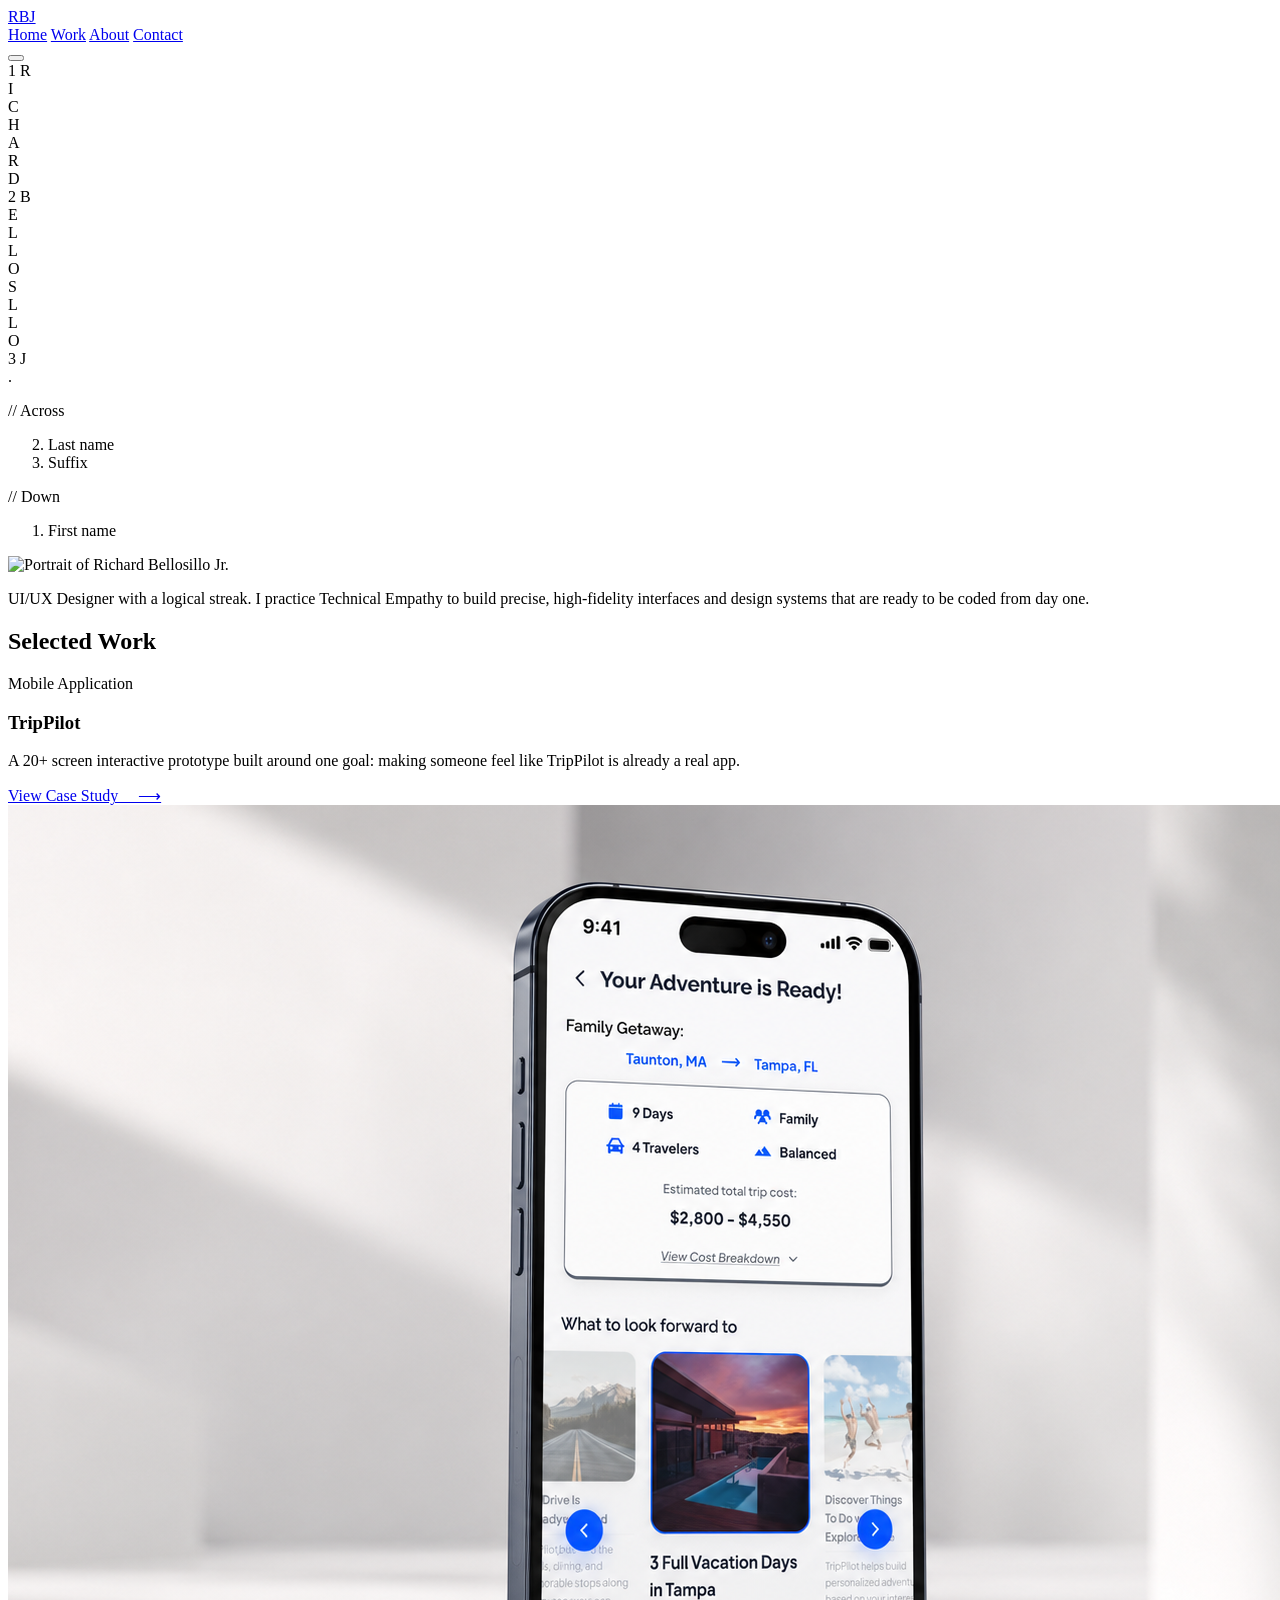
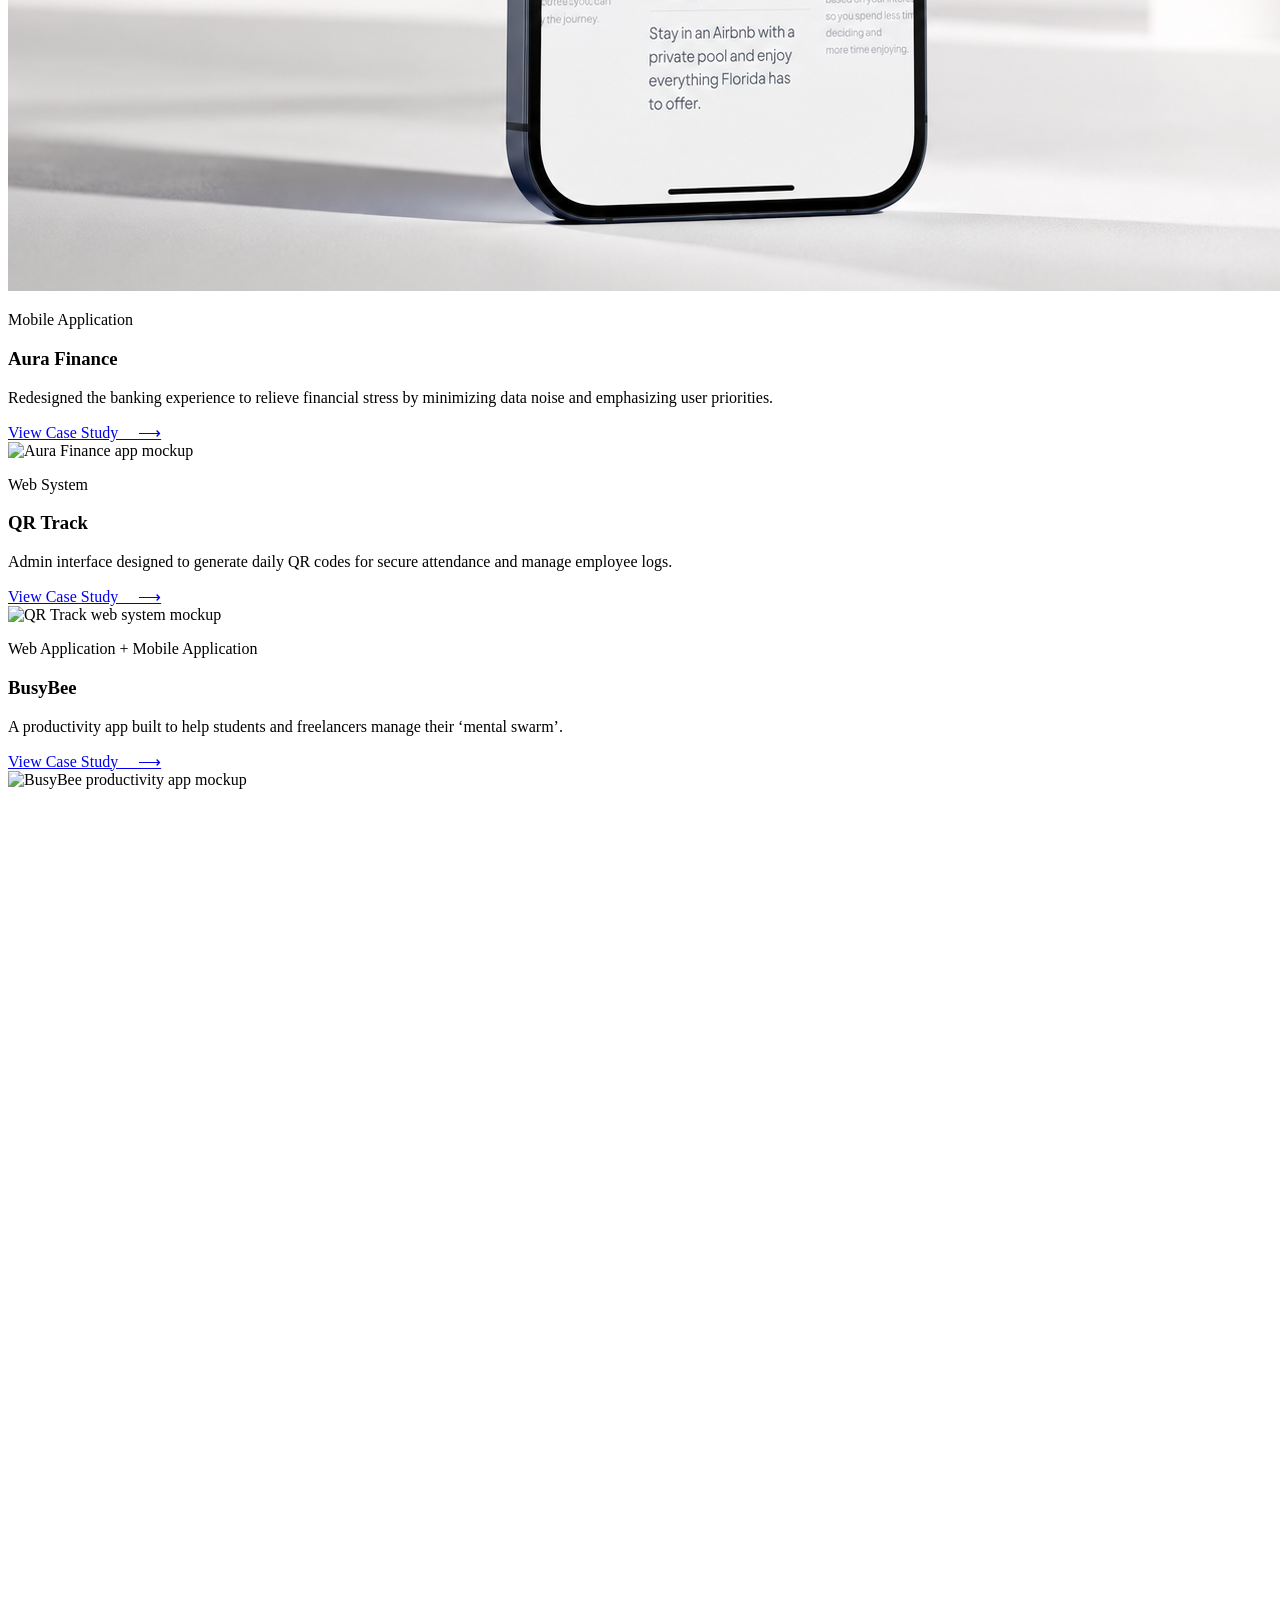
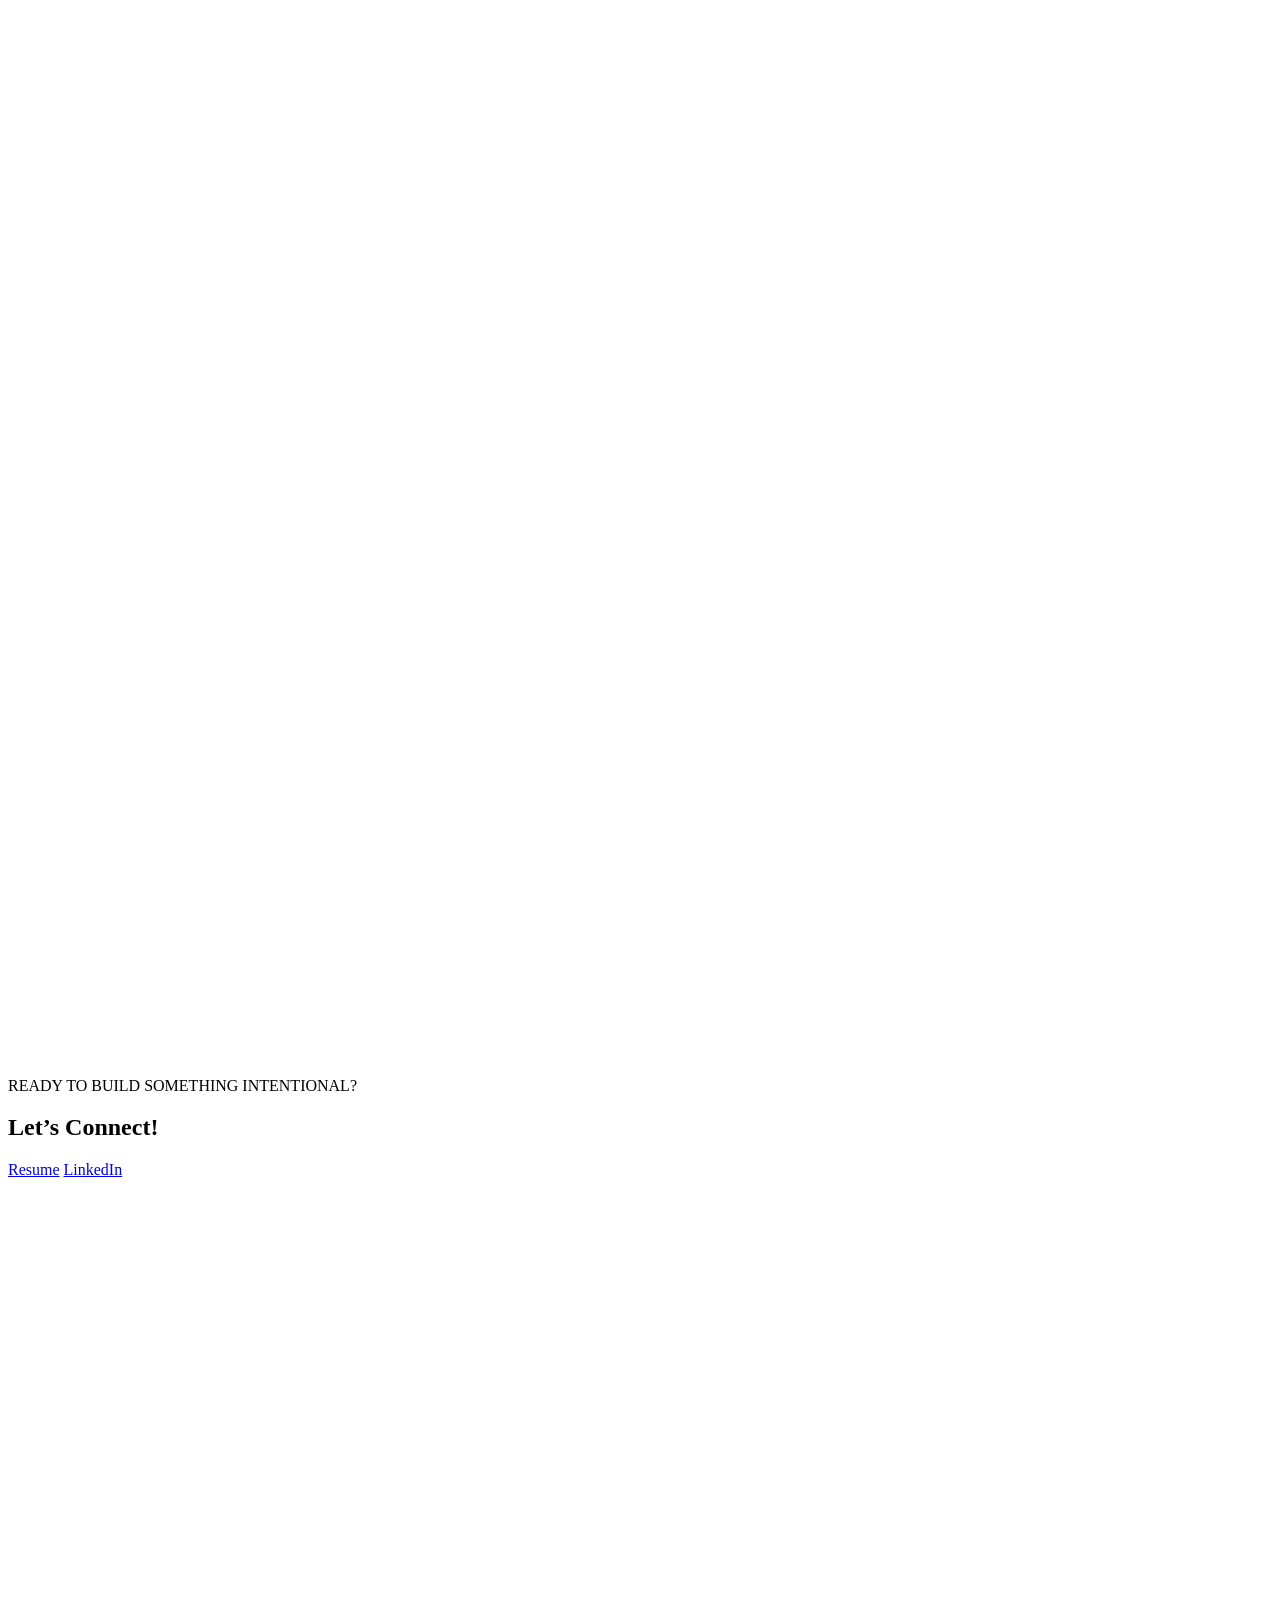
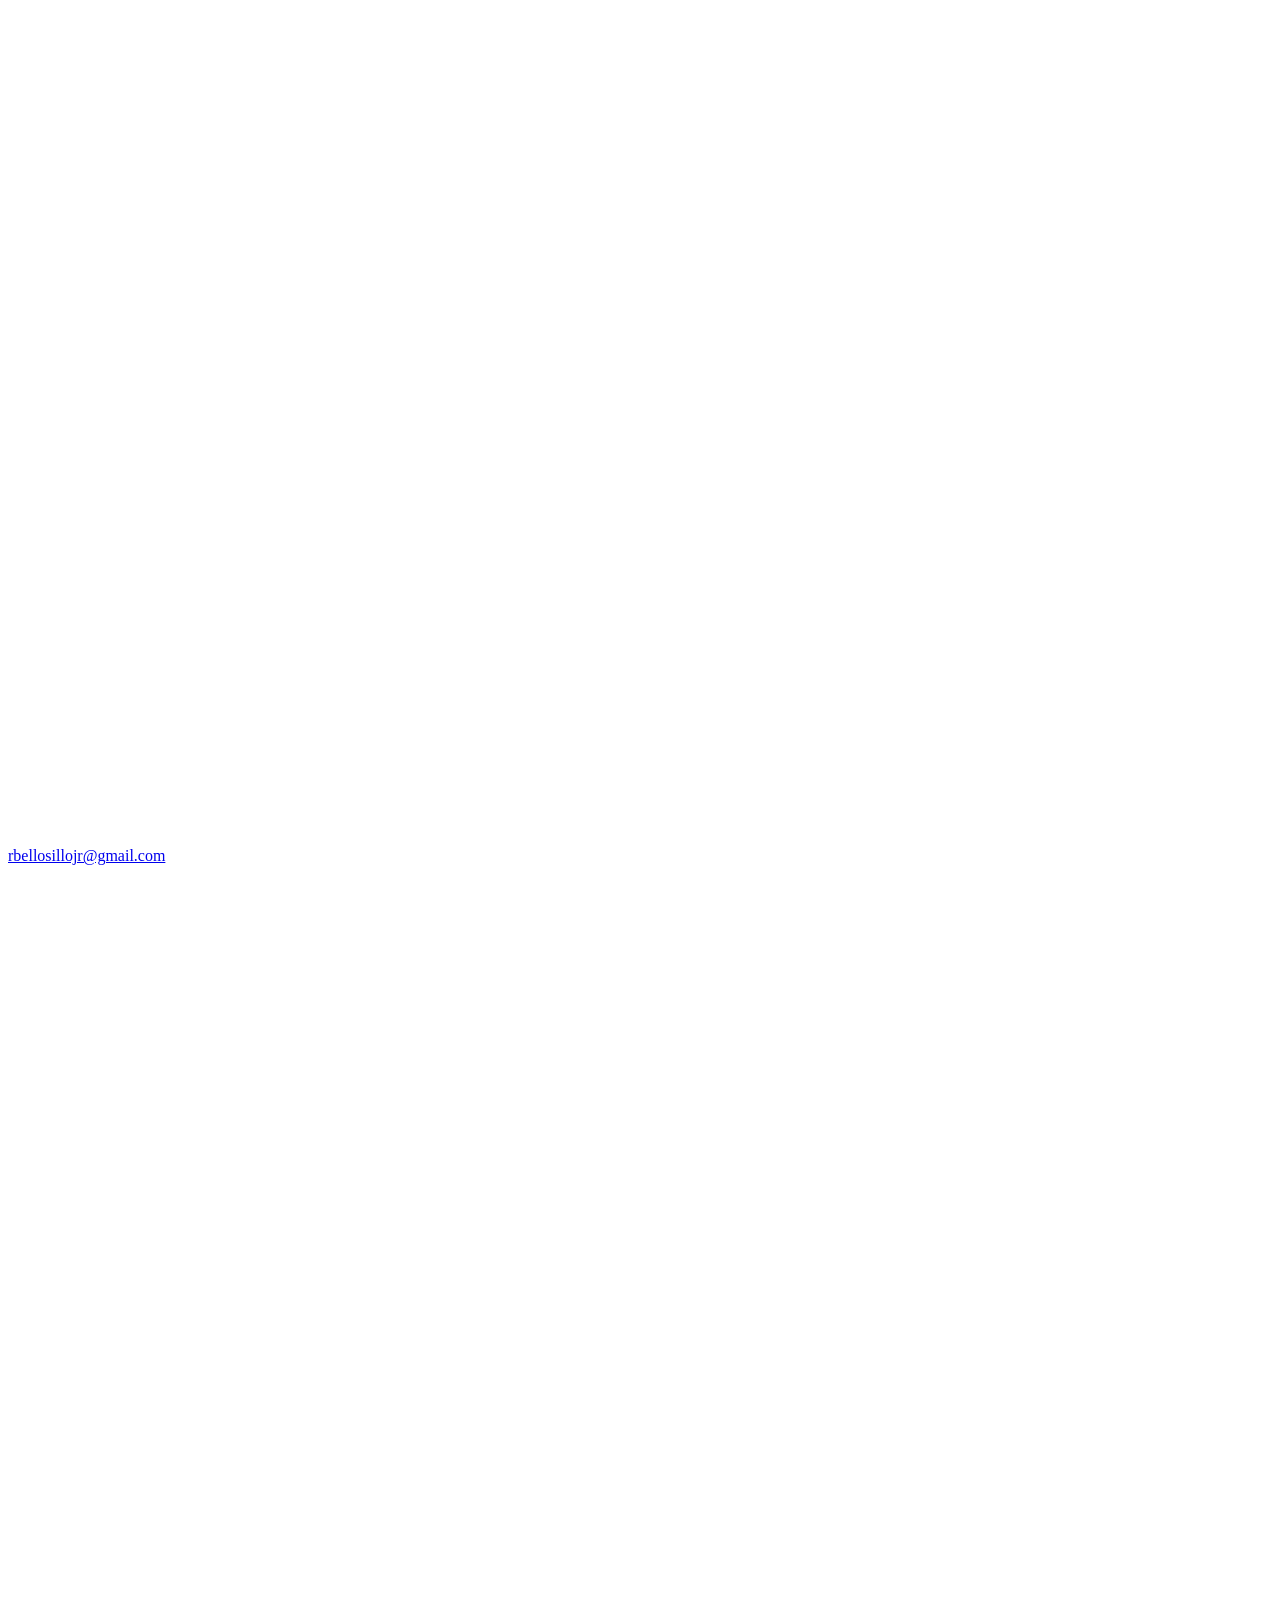
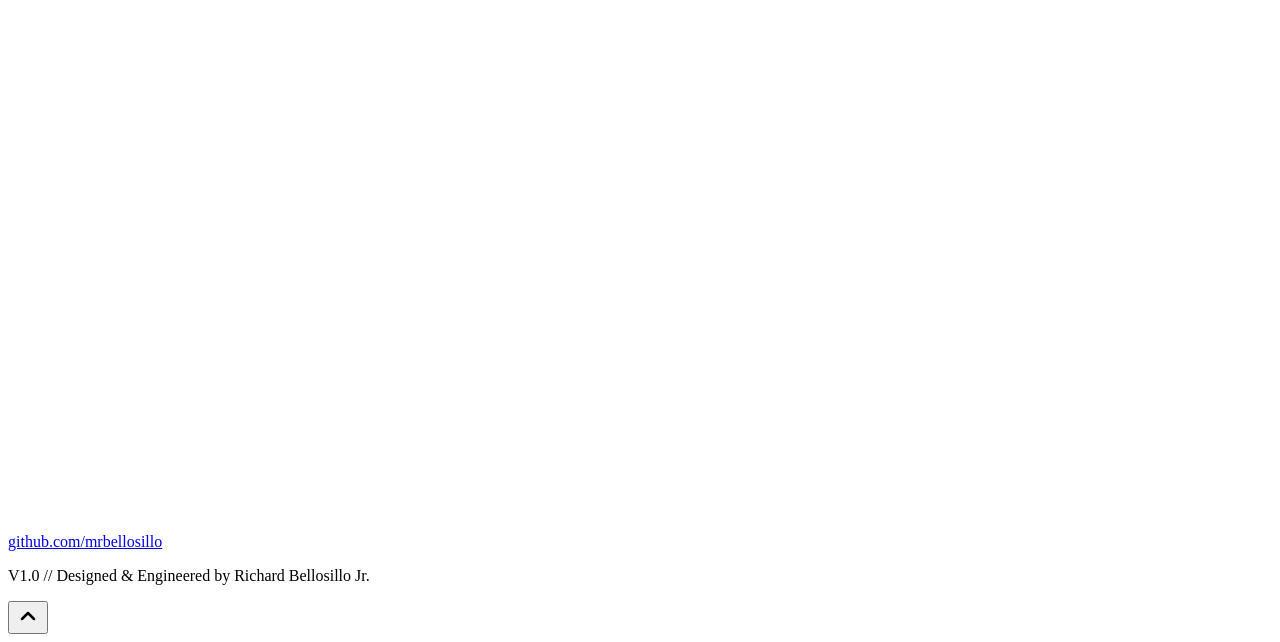
==== index.html @ e0863b6d "added trippilot code" ====
<!DOCTYPE html>
<html lang="en">
<head>
  <meta charset="UTF-8" />
  <meta name="viewport" content="width=device-width, initial-scale=1.0" />
  <meta name="description" content="Richard Bellosillo Jr. — UI/UX Designer with a logical streak. Building precise, high-fidelity interfaces and design systems." />
  <title>Richard Bellosillo Jr.</title>
  <meta property="og:type" content="website">
  <meta property="og:url" content="https://mrbellosillo.github.io/RBJ-portfolio/">
  <meta property="og:title" content="Richard Bellosillo Jr.">
  <meta property="og:description" content="Richard Bellosillo Jr. — UI/UX Designer with a logical streak. Building precise, high-fidelity interfaces and design systems.">
  <meta property="og:image" content="https://mrbellosillo.github.io/RBJ-portfolio/minimalist portfolio/portfolio thumbnail.png">

  <!-- Google Fonts -->
  <link rel="preconnect" href="https://fonts.googleapis.com" />
  <link rel="preconnect" href="https://fonts.gstatic.com" crossorigin />
  <link href="https://fonts.googleapis.com/css2?family=League+Spartan:wght@700;800;900&family=Oswald:wght@400;500;600;700&family=Source+Sans+Pro:ital,wght@0,400;0,600;1,400&display=swap" rel="stylesheet" />

  <!-- Stylesheets -->
  <link rel="stylesheet" href="styleguide.css" />
  <link rel="stylesheet" href="styles.css" />
</head>
<body class="home-page">

  <div class="page-wrapper">

    <!-- ================================================
         HEADER
         ================================================ -->
    <header class="site-header">
      <div class="header-inner">
        <a href="#" class="logo">RBJ</a>

        <nav class="nav-menus" id="nav-menus" aria-label="Main navigation">
          <a href="#hero" class="nav-link">Home</a>
          <a href="#work" class="nav-link">Work</a>
          <a href="about.html" class="nav-link">About</a>
          <a href="#contact" class="nav-link">Contact</a>
        </nav>

        <button class="nav-toggle" id="nav-toggle" aria-label="Toggle navigation" aria-expanded="false" aria-controls="nav-menus">
          <span></span>
          <span></span>
          <span></span>
        </button>
      </div>
    </header>

    <!-- ================================================
         MAIN CONTENT BLOCK
         ================================================ -->
    <main class="main-content">
      <div class="content-inner">

        <!-- ============================================
             HERO SECTION
             ============================================ -->
        <section class="hero-section" id="hero" aria-label="Introduction">

          <!-- Crossword Name Block -->
          <div class="name-block">
            <div class="crossword-name" role="img" aria-label="Crossword spelling Richard Bellosillo Jr.">

              <!-- =============================================
                   CROSSWORD LAYOUT
                   Grid: 10 cols x 7 rows, each cell = 51x60px
                   Total: 510px wide x 420px tall

                   RICHARD — Down, column 6 (0-indexed = 306px from left)
                   BELLOSILLO — Across, row 1 (60px from top)
                     BELLOS: cols 0-5 (0-510px)
                     I:      col 6  (shared with RICHARD)
                     LLO:    cols 7-9 (357-510px)
                   JR. — Across, row 5 (300px from top)
                     J: col 5  (255px)
                     R: col 6  (shared with RICHARD)
                     .: col ~7 (365px, floating text)
                   ============================================= -->

              <!-- RICHARD — Down, col 6 -->
              <div class="xw-cell" style="left:306px; top:0px;">
                <span class="xw-num">1</span>
                <span class="xw-letter">R</span>
              </div>
              <div class="xw-cell" style="left:306px; top:60px;">
                <span class="xw-letter">I</span>
              </div>
              <div class="xw-cell" style="left:306px; top:120px;">
                <span class="xw-letter">C</span>
              </div>
              <div class="xw-cell" style="left:306px; top:180px;">
                <span class="xw-letter">H</span>
              </div>
              <div class="xw-cell" style="left:306px; top:240px;">
                <span class="xw-letter">A</span>
              </div>
              <div class="xw-cell" style="left:306px; top:300px;">
                <span class="xw-letter">R</span>
              </div>
              <div class="xw-cell" style="left:306px; top:360px;">
                <span class="xw-letter">D</span>
              </div>

              <!-- BELLOS — Across, row 1, cols 0-5 -->
              <div class="xw-cell" style="left:0px; top:60px;">
                <span class="xw-num">2</span>
                <span class="xw-letter">B</span>
              </div>
              <div class="xw-cell" style="left:51px; top:60px;">
                <span class="xw-letter">E</span>
              </div>
              <div class="xw-cell" style="left:102px; top:60px;">
                <span class="xw-letter">L</span>
              </div>
              <div class="xw-cell" style="left:153px; top:60px;">
                <span class="xw-letter">L</span>
              </div>
              <div class="xw-cell" style="left:204px; top:60px;">
                <span class="xw-letter">O</span>
              </div>
              <div class="xw-cell" style="left:255px; top:60px;">
                <span class="xw-letter">S</span>
              </div>

              <!-- LLO continues — Across, row 1, cols 7-9 -->
              <div class="xw-cell" style="left:357px; top:60px;">
                <span class="xw-letter">L</span>
              </div>
              <div class="xw-cell" style="left:408px; top:60px;">
                <span class="xw-letter">L</span>
              </div>
              <div class="xw-cell" style="left:459px; top:60px;">
                <span class="xw-letter">O</span>
              </div>

              <!-- J — Across, row 5, col 5 -->
              <div class="xw-cell" style="left:255px; top:300px;">
                <span class="xw-num">3</span>
                <span class="xw-letter">J</span>
              </div>

              <!-- Period after JR (floating text, no border) -->
              <span class="xw-period">.</span>

            </div><!-- /.crossword-name -->

            <!-- Crossword Hints -->
            <div class="hint">
              <div class="hint-group">
                <p class="hint-label">// Across</p>
                <ol class="hint-list" start="2">
                  <li>Last name</li>
                  <li>Suffix</li>
                </ol>
              </div>
              <div class="hint-group">
                <p class="hint-label">// Down</p>
                <ol class="hint-list" start="1">
                  <li>First name</li>
                </ol>
              </div>
            </div>

          </div><!-- /.name-block -->

          <!-- Introduction Block -->
          <div class="intro-block">
            <div class="photo-frame">
              <img
                src="minimalist portfolio/warm.jpg"
                alt="Portrait of Richard Bellosillo Jr."
                loading="eager"
              />
            </div>
            <p class="bio-text">
              UI/UX Designer with a logical streak. I practice
              <span class="accent">Technical Empathy</span>
              to build precise, high-fidelity interfaces and design systems that are ready to be coded from day one.
            </p>
          </div>

        </section><!-- /.hero-section -->

        <!-- ============================================
             SELECTED WORK SECTION
             ============================================ -->
        <section class="selected-work-section" id="work" aria-label="Selected Work">
          <h2 class="section-title">Selected Work</h2>

          <div class="case-studies-list">
            
            <article class="case-study" aria-label="TripPilot case study">
              <div class="case-study-info">
                <div class="case-study-meta">
                  <p class="case-study-type">Mobile Application</p>
                  <h3 class="case-study-title">TripPilot</h3>
                </div>
                <p class="case-study-desc">
                  A 20+ screen interactive prototype built around one goal: making someone feel like TripPilot is already a real app.
                </p>
                <a href="trippilot.html" class="cta-btn">View Case Study &nbsp;&nbsp;&nbsp;&nbsp;&#10230;</a>
              </div>
              <div class="mockup-preview">
                <img
                  src="minimalist portfolio/trippilot preview.png"
                  alt="TripPilot app mockup"
                  loading="lazy"
                />
              </div>
            </article>
            <!-- Case Study 1: Aura Finance -->
            <article class="case-study" aria-label="Aura Finance case study">
              <div class="case-study-info">
                <div class="case-study-meta">
                  <p class="case-study-type">Mobile Application</p>
                  <h3 class="case-study-title">Aura Finance</h3>
                </div>
                <p class="case-study-desc">
                  Redesigned the banking experience to relieve financial stress by minimizing data noise and emphasizing user priorities.
                </p>
                <a href="aura-finance.html" class="cta-btn">View Case Study &nbsp;&nbsp;&nbsp;&nbsp;&#10230;</a>
              </div>
              <div class="mockup-preview">
                <img
                  src="minimalist portfolio/aura preview.png"
                  alt="Aura Finance app mockup"
                  loading="lazy"
                />
              </div>
            </article>

            <!-- Case Study 2: QR Track -->
            <article class="case-study" aria-label="QR Track case study">
              <div class="case-study-info">
                <div class="case-study-meta">
                  <p class="case-study-type">Web System</p>
                  <h3 class="case-study-title">QR Track</h3>
                </div>
                <p class="case-study-desc">
                  Admin interface designed to generate daily QR codes for secure attendance and manage employee logs.
                </p>
                <a href="qr-track.html" class="cta-btn">View Case Study &nbsp;&nbsp;&nbsp;&nbsp;&#10230;</a>
              </div>
              <div class="mockup-preview">
                <img
                  src="minimalist portfolio/qr track preview.png"
                  alt="QR Track web system mockup"
                  loading="lazy"
                />
              </div>
            </article>

            <!-- Case Study 3: BusyBee -->
            <article class="case-study" aria-label="BusyBee case study">
              <div class="case-study-info">
                <div class="case-study-meta">
                  <p class="case-study-type">Web Application + Mobile Application</p>
                  <h3 class="case-study-title">BusyBee</h3>
                </div>
                <p class="case-study-desc">
                  A productivity app built to help students and freelancers manage their &lsquo;mental swarm&rsquo;.
                </p>
                <a href="busybee.html" class="cta-btn">View Case Study &nbsp;&nbsp;&nbsp;&nbsp;&#10230;</a>
              </div>
              <div class="mockup-preview">
                <img
                  src="minimalist portfolio/busybee preview.png"
                  alt="BusyBee productivity app mockup"
                  loading="lazy"
                />
              </div>
            </article>

          </div><!-- /.case-studies-list -->
        </section><!-- /.selected-work-section -->

        <footer class="site-footer" id="contact" aria-label="Contact and footer">

            <!-- Decorative QR-code SVG patterns (5% opacity) -->
            <div class="deco-svg deco-tl" aria-hidden="true">
                <svg viewBox="0 0 174.834 174.834" fill="none" xmlns="http://www.w3.org/2000/svg">
                <path d="M145.695 21.8543H101.987C97.98 21.8543 94.7019 25.1324 94.7019 29.139V87.4171C94.7019 91.4238 97.98 94.7019 101.987 94.7019H145.695C149.702 94.7019 152.98 91.4238 152.98 87.4171V29.139C152.98 25.1324 149.702 21.8543 145.695 21.8543ZM138.41 80.1324H109.271V36.4238H138.41V80.1324ZM72.8476 21.8543H29.139C25.1324 21.8543 21.8543 25.1324 21.8543 29.139V58.2781C21.8543 62.2847 25.1324 65.5629 29.139 65.5629H72.8476C76.8542 65.5629 80.1324 62.2847 80.1324 58.2781V29.139C80.1324 25.1324 76.8542 21.8543 72.8476 21.8543ZM65.5629 50.9933H36.4238V36.4238H65.5629V50.9933ZM145.695 109.271H101.987C97.98 109.271 94.7019 112.55 94.7019 116.556V145.695C94.7019 149.702 97.98 152.98 101.987 152.98H145.695C149.702 152.98 152.98 149.702 152.98 145.695V116.556C152.98 112.55 149.702 109.271 145.695 109.271ZM138.41 138.41H109.271V123.841H138.41V138.41ZM72.8476 80.1324H29.139C25.1324 80.1324 21.8543 83.4105 21.8543 87.4171V145.695C21.8543 149.702 25.1324 152.98 29.139 152.98H72.8476C76.8542 152.98 80.1324 149.702 80.1324 145.695V87.4171C80.1324 83.4105 76.8542 80.1324 72.8476 80.1324ZM65.5629 138.41H36.4238V94.7019H65.5629V138.41Z" fill="var(--brandprimary)" />
                </svg>
            </div>

            <div class="deco-svg deco-ml" aria-hidden="true">
                <svg viewBox="0 0 99.0884 99.0884" fill="none" xmlns="http://www.w3.org/2000/svg">
                <path d="M82.5736 12.386H57.8015C55.5308 12.386 53.6729 14.244 53.6729 16.5147V49.5442C53.6729 51.815 55.5308 53.6729 57.8015 53.6729H82.5736C84.8444 53.6729 86.7023 51.815 86.7023 49.5442V16.5147C86.7023 14.244 84.8444 12.386 82.5736 12.386ZM78.445 45.4155H61.9302V20.6434H78.445V45.4155ZM41.2868 12.386H16.5147C14.244 12.386 12.386 14.244 12.386 16.5147V33.0295C12.386 35.3002 14.244 37.1581 16.5147 37.1581H41.2868C43.5576 37.1581 45.4155 35.3002 45.4155 33.0295V16.5147C45.4155 14.244 43.5576 12.386 41.2868 12.386ZM37.1581 28.9008H20.6434V20.6434H37.1581V28.9008ZM82.5736 61.9302H57.8015C55.5308 61.9302 53.6729 63.7881 53.6729 66.0589V82.5736C53.6729 84.8444 55.5308 86.7023 57.8015 86.7023H82.5736C84.8444 86.7023 86.7023 84.8444 86.7023 82.5736V66.0589C86.7023 63.7881 84.8444 61.9302 82.5736 61.9302ZM78.445 78.445H61.9302V70.1876H78.445V78.445ZM41.2868 45.4155H16.5147C14.244 45.4155 12.386 47.2734 12.386 49.5442V82.5736C12.386 84.8444 14.244 86.7023 16.5147 86.7023H41.2868C43.5576 86.7023 45.4155 84.8444 45.4155 82.5736V49.5442C45.4155 47.2734 43.5576 45.4155 41.2868 45.4155ZM37.1581 78.445H20.6434V53.6729H37.1581V78.445Z" fill="var(--brandprimary)" />
                </svg>
            </div>

            <div class="deco-svg deco-tr" aria-hidden="true">
                <svg viewBox="0 0 200 200" fill="none" xmlns="http://www.w3.org/2000/svg">
                <path d="M166.667 25H116.667C112.083 25 108.333 28.75 108.333 33.3333V100C108.333 104.583 112.083 108.333 116.667 108.333H166.667C171.25 108.333 175 104.583 175 100V33.3333C175 28.75 171.25 25 166.667 25ZM158.333 91.6667H125V41.6667H158.333V91.6667ZM83.3333 25H33.3333C28.75 25 25 28.75 25 33.3333V66.6667C25 71.25 28.75 75 33.3333 75H83.3333C87.9167 75 91.6667 71.25 91.6667 66.6667V33.3333C91.6667 28.75 87.9167 25 83.3333 25ZM75 58.3333H41.6667V41.6667H75V58.3333ZM166.667 125H116.667C112.083 125 108.333 128.75 108.333 133.333V166.667C108.333 171.25 112.083 175 116.667 175H166.667C171.25 175 175 171.25 175 166.667V133.333C175 128.75 171.25 125 166.667 125ZM158.333 158.333H125V141.667H158.333V158.333ZM83.3333 91.6667H33.3333C28.75 91.6667 25 95.4167 25 100V166.667C25 171.25 28.75 175 33.3333 175H83.3333C87.9167 175 91.6667 171.25 91.6667 166.667V100C91.6667 95.4167 87.9167 91.6667 83.3333 91.6667ZM75 158.333H41.6667V108.333H75V158.333Z" fill="var(--brandprimary)" />
                </svg>
            </div>

            <div class="deco-svg deco-mr" aria-hidden="true">
                <svg viewBox="0 0 71.5148 71.5148" fill="none" xmlns="http://www.w3.org/2000/svg">
                <path d="M59.5957 8.93935H41.717C40.0781 8.93935 38.7372 10.2803 38.7372 11.9191V35.7574C38.7372 37.3963 40.0781 38.7372 41.717 38.7372H59.5957C61.2345 38.7372 62.5754 37.3963 62.5754 35.7574V11.9191C62.5754 10.2803 61.2345 8.93935 59.5957 8.93935ZM56.6159 32.7776H44.6967V14.8989H56.6159V32.7776ZM29.7978 8.93935H11.9191C10.2803 8.93935 8.93935 10.2803 8.93935 11.9191V23.8383C8.93935 25.4771 10.2803 26.818 11.9191 26.818H29.7978C31.4367 26.818 32.7776 25.4771 32.7776 23.8383V11.9191C32.7776 10.2803 31.4367 8.93935 29.7978 8.93935ZM26.818 20.8585H14.8989V14.8989H26.818V20.8585ZM59.5957 44.6967H41.717C40.0781 44.6967 38.7372 46.0376 38.7372 47.6765V59.5957C38.7372 61.2345 40.0781 62.5754 41.717 62.5754H59.5957C61.2345 62.5754 62.5754 61.2345 62.5754 59.5957V47.6765C62.5754 46.0376 61.2345 44.6967 59.5957 44.6967ZM56.6159 56.6159H44.6967V50.6563H56.6159V56.6159ZM29.7978 32.7776H11.9191C10.2803 32.7776 8.93935 34.1185 8.93935 35.7574V59.5957C8.93935 61.2345 10.2803 62.5754 11.9191 62.5754H29.7978C31.4367 62.5754 32.7776 61.2345 32.7776 59.5957V35.7574C32.7776 34.1185 31.4367 32.7776 29.7978 32.7776ZM26.818 56.6159H14.8989V38.7372H26.818V56.6159Z" fill="var(--brandprimary)" />
                </svg>
            </div>

            <!-- Footer Content -->
            <div class="footer-inner">

                <div class="footer-headline-group">
                <p class="footer-eyebrow">READY TO BUILD SOMETHING INTENTIONAL?</p>
                <h2 class="footer-headline">Let&rsquo;s Connect!</h2>
                </div>

                <div class="footer-ctas">
                <a href="https://drive.google.com/file/d/1YTDN8QaPGdfFzStg_hCGcjBc7tgUQd3_/view?usp=sharing" target="_blank" class="btn-filled">Resume</a>
                <a href="https://www.linkedin.com/in/mrbellosillo/" class="btn-outline-sm" target="_blank" rel="noopener noreferrer">LinkedIn</a>
                </div>

                <div class="other-socials">
                <!-- Email -->
                <div class="social-row">
                    <svg viewBox="0 0 16 16" fill="none" xmlns="http://www.w3.org/2000/svg" aria-hidden="true">
                    <path d="M3.33333 3.33333H12C12.5304 3.33333 13.0391 3.54405 13.4142 3.91912C13.7893 4.29419 14 4.8029 14 5.33333V11.3333C14 11.8638 13.7893 12.3725 13.4142 12.7475C13.0391 13.1226 12.5304 13.3333 12 13.3333H3.33333C2.8029 13.3333 2.29419 13.1226 1.91912 12.7475C1.54405 12.3725 1.33333 11.8638 1.33333 11.3333V5.33333C1.33333 4.8029 1.54405 4.29419 1.91912 3.91912C2.29419 3.54405 2.8029 3.33333 3.33333 3.33333ZM3.33333 4C3 4 2.70667 4.11333 2.48 4.31333L7.66667 7.66667L12.8533 4.31333C12.6267 4.11333 12.3333 4 12 4H3.33333ZM7.66667 8.47333L2.08667 4.85333C2.03333 5 2 5.16667 2 5.33333V11.3333C2 11.687 2.14048 12.0261 2.39052 12.2761C2.64057 12.5262 2.97971 12.6667 3.33333 12.6667H12C12.3536 12.6667 12.6928 12.5262 12.9428 12.2761C13.1929 12.0261 13.3333 11.687 13.3333 11.3333V5.33333C13.3333 5.16667 13.3 5 13.2467 4.85333L7.66667 8.47333Z" fill="var(--neutral-40)" />
                    </svg>
                    <a href="https://mail.google.com/mail/?view=cm&fs=1&to=rbellosillojr@gmail.com" target="_blank" rel="noopener noreferrer">rbellosillojr@gmail.com</a>
                </div>
                <!-- GitHub -->
                <div class="social-row">
                    <svg viewBox="0 0 16 16" fill="none" xmlns="http://www.w3.org/2000/svg" aria-hidden="true">
                    <path d="M8 1.33333C7.12452 1.33333 6.25761 1.50577 5.44878 1.8408C4.63994 2.17583 3.90501 2.6669 3.28595 3.28595C2.03571 4.5362 1.33333 6.23189 1.33333 8C1.33333 10.9467 3.24667 13.4467 5.89333 14.3333C6.22667 14.3867 6.33333 14.18 6.33333 14V12.8733C4.48667 13.2733 4.09333 11.98 4.09333 11.98C3.78667 11.2067 3.35333 11 3.35333 11C2.74667 10.5867 3.4 10.6 3.4 10.6C4.06667 10.6467 4.42 11.2867 4.42 11.2867C5 12.3 5.98 12 6.36 11.84C6.42 11.4067 6.59333 11.1133 6.78 10.9467C5.3 10.78 3.74667 10.2067 3.74667 7.66667C3.74667 6.92667 4 6.33333 4.43333 5.86C4.36667 5.69333 4.13333 5 4.5 4.1C4.5 4.1 5.06 3.92 6.33333 4.78C6.86 4.63333 7.43333 4.56 8 4.56C8.56667 4.56 9.14 4.63333 9.66667 4.78C10.94 3.92 11.5 4.1 11.5 4.1C11.8667 5 11.6333 5.69333 11.5667 5.86C12 6.33333 12.2533 6.92667 12.2533 7.66667C12.2533 10.2133 10.6933 10.7733 9.20667 10.94C9.44667 11.1467 9.66667 11.5533 9.66667 12.1733V14C9.66667 14.18 9.77333 14.3933 10.1133 14.3333C12.76 13.44 14.6667 10.9467 14.6667 8C14.6667 7.12452 14.4942 6.25761 14.1592 5.44878C13.8242 4.63994 13.3331 3.90501 12.714 3.28595C12.095 2.6669 11.3601 2.17583 10.5512 1.8408C9.74239 1.50577 8.87548 1.33333 8 1.33333Z" fill="var(--neutral-40)" />
                    </svg>
                    <a href="https://github.com/mrbellosillo" target="_blank" rel="noopener noreferrer">github.com/mrbellosillo</a>
                </div>
                </div>

                <p class="footer-credit">
                    <span class="credit-unbold">V1.0 // Designed &amp; Engineered by</span> Richard Bellosillo Jr.
                </p>

            </div><!-- /.footer-inner -->
        </footer><!-- /.site-footer -->

      </div><!-- /.content-inner -->
    </main><!-- /.main-content -->

    <!-- ================================================
         FOOTER
         ================================================ -->
    
    <!-- Back to Top FAB -->
    <button id="back-to-top" class="fab-back-to-top" aria-label="Back to top" title="Back to top">
    <svg xmlns="http://www.w3.org/2000/svg" width="24" height="24" viewBox="0 0 24 24" fill="none" stroke="currentColor" stroke-width="2.5" stroke-linecap="round" stroke-linejoin="round">
        <polyline points="18 15 12 9 6 15"></polyline>
    </svg>
    </button>
  </div><!-- /.page-wrapper -->

  <script src="script.js"></script>
</body>
</html>
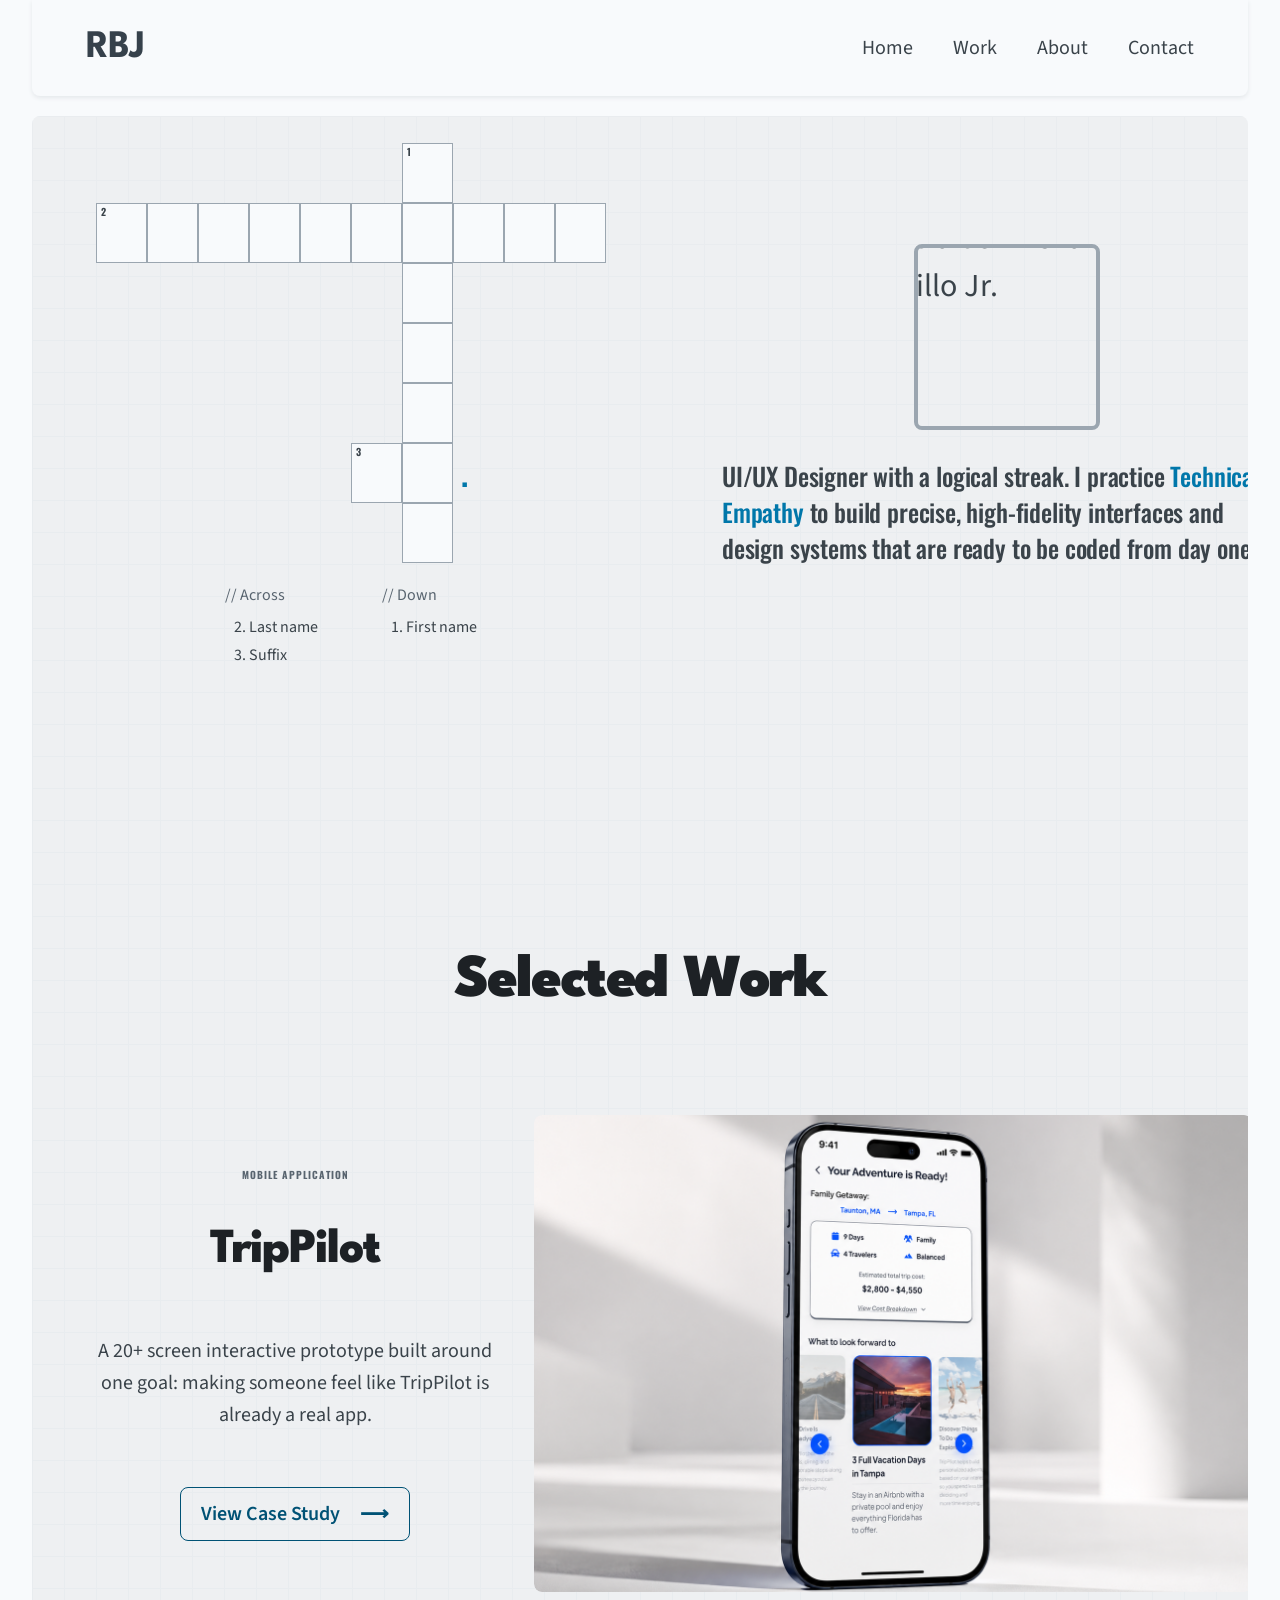
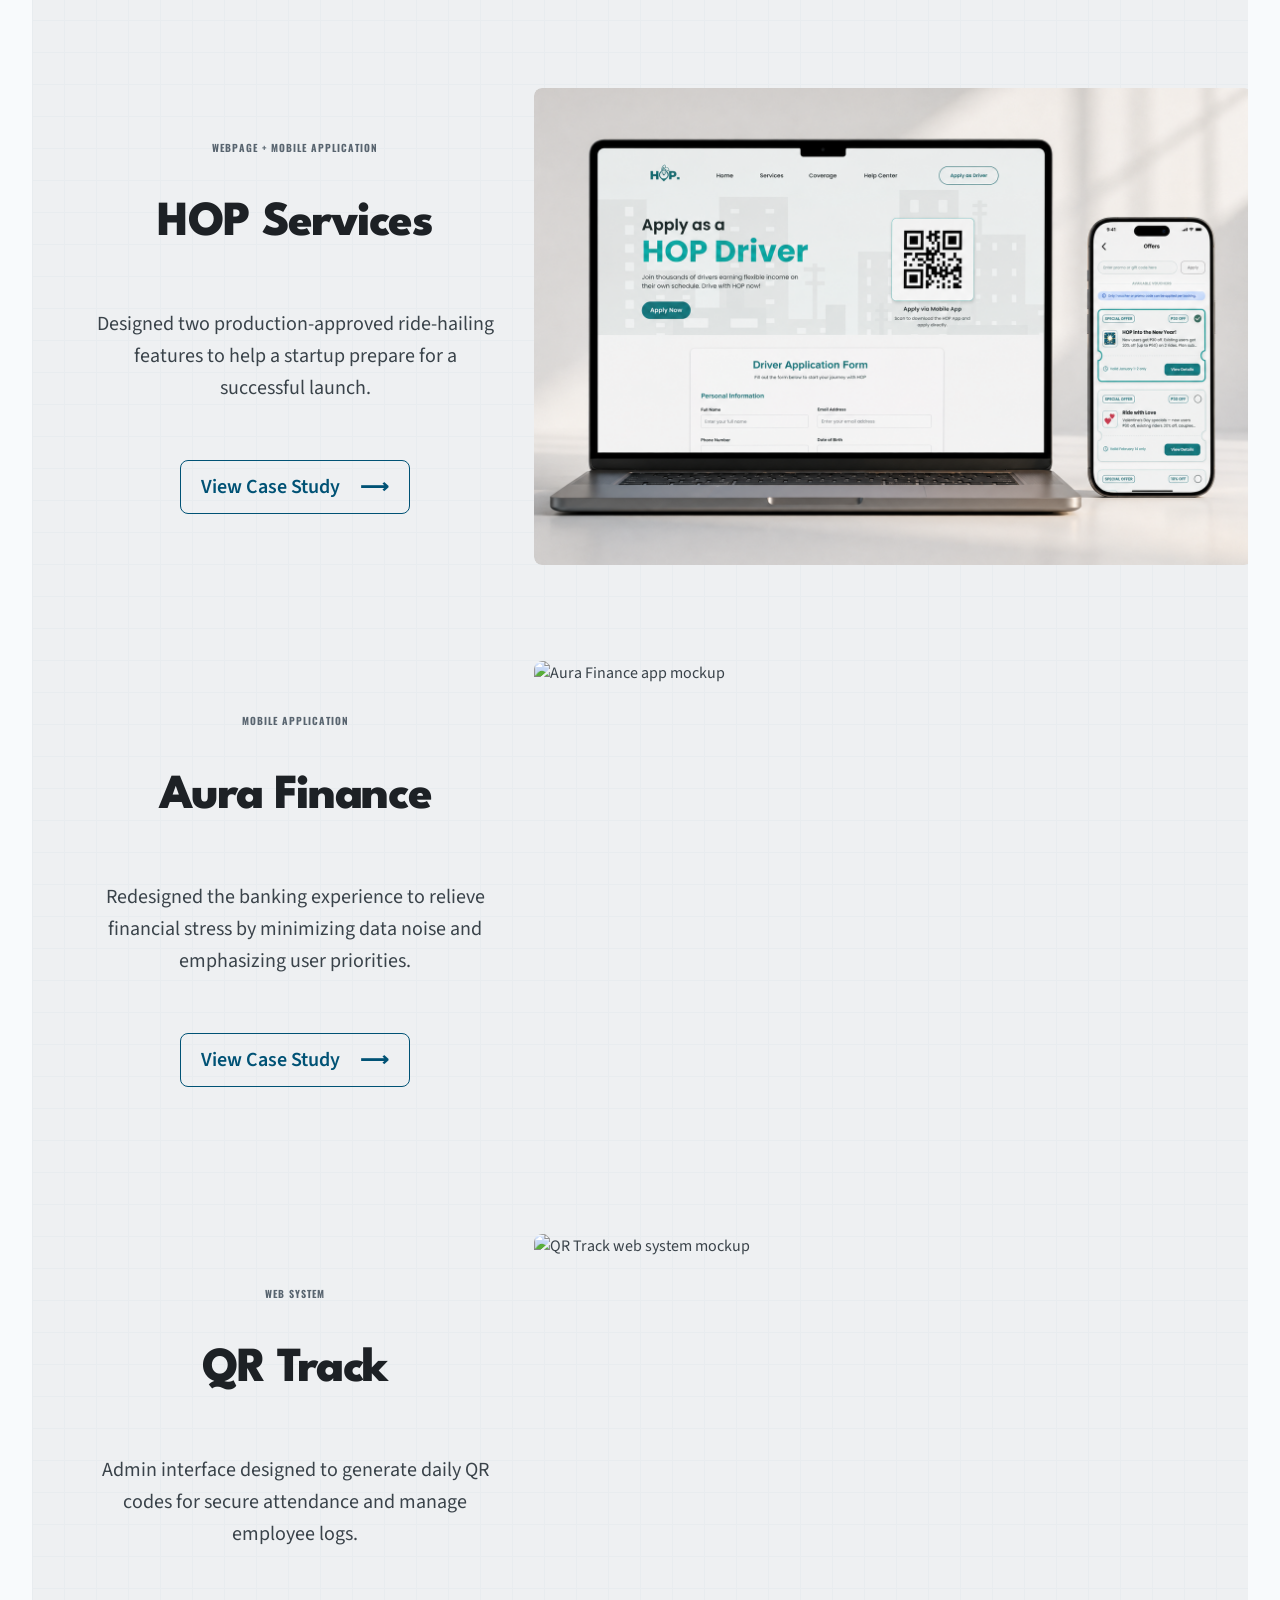
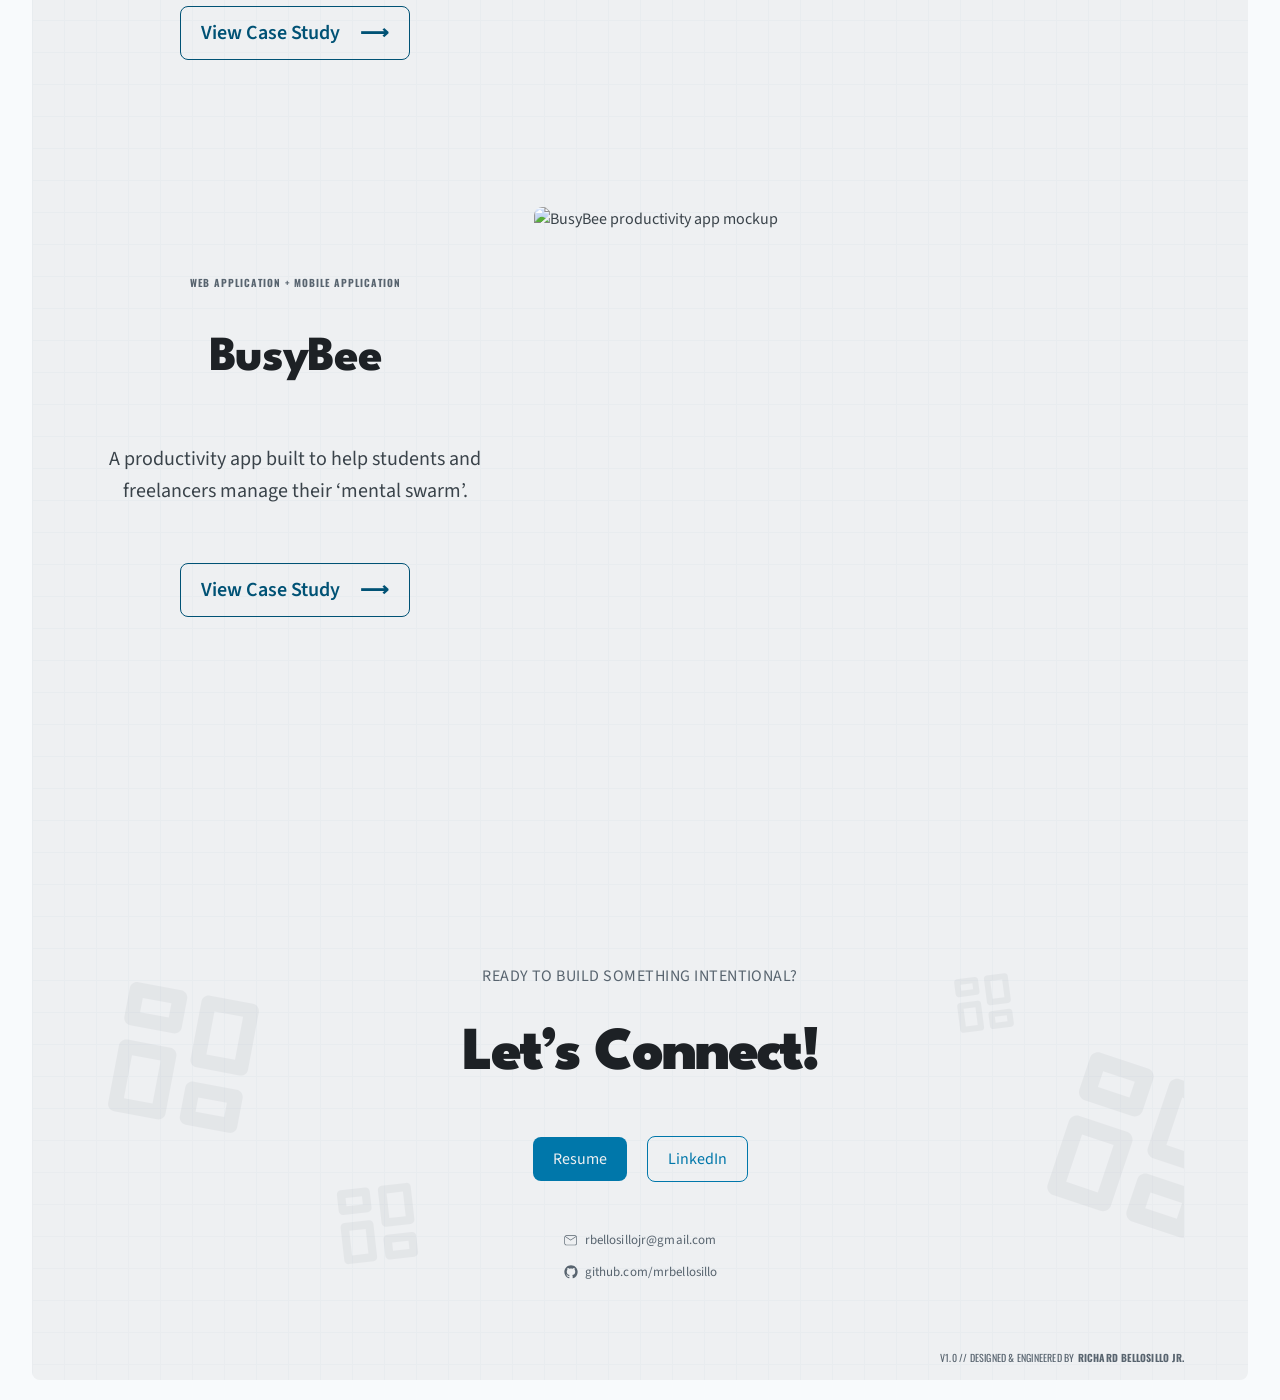
==== commit b3c25fd5: "added hop services code" ====
--- a/index.html
+++ b/index.html
@@ -6,10 +6,10 @@
   <meta name="description" content="Richard Bellosillo Jr. — UI/UX Designer with a logical streak. Building precise, high-fidelity interfaces and design systems." />
   <title>Richard Bellosillo Jr.</title>
   <meta property="og:type" content="website">
-  <meta property="og:url" content="https://mrbellosillo.github.io/RBJ-portfolio/">
+  <meta property="og:url" content="https://your-site-name.netlify.app/">
   <meta property="og:title" content="Richard Bellosillo Jr.">
   <meta property="og:description" content="Richard Bellosillo Jr. — UI/UX Designer with a logical streak. Building precise, high-fidelity interfaces and design systems.">
-  <meta property="og:image" content="https://mrbellosillo.github.io/RBJ-portfolio/minimalist portfolio/portfolio thumbnail.png">
+  <meta property="og:image" content="https://richardbellosillojr.netlify.app/minimalist portfolio/portfolio thumbnail.png">
 
   <!-- Google Fonts -->
   <link rel="preconnect" href="https://fonts.googleapis.com" />
@@ -188,7 +188,8 @@
           <h2 class="section-title">Selected Work</h2>
 
           <div class="case-studies-list">
-            
+
+            <!-- Case Study 1: TripPilot -->
             <article class="case-study" aria-label="TripPilot case study">
               <div class="case-study-info">
                 <div class="case-study-meta">
@@ -208,7 +209,27 @@
                 />
               </div>
             </article>
-            <!-- Case Study 1: Aura Finance -->
+
+            <article class="case-study" aria-label="HOP Services case study">
+              <div class="case-study-info">
+                <div class="case-study-meta">
+                  <p class="case-study-type">Webpage + Mobile Application</p>
+                  <h3 class="case-study-title">HOP Services</h3>
+                </div>
+                <p class="case-study-desc">
+                  Designed two production-approved ride-hailing features to help a startup prepare for a successful launch.
+                </p>
+                <a href="hop-services.html" class="cta-btn">View Case Study &nbsp;&nbsp;&nbsp;&nbsp;&#10230;</a>
+              </div>
+              <div class="mockup-preview">
+                <img
+                  src="minimalist portfolio/HOP Services mockup.png"
+                  alt="HOP services mockup"
+                  loading="lazy"
+                />
+              </div>
+            </article>
+
             <article class="case-study" aria-label="Aura Finance case study">
               <div class="case-study-info">
                 <div class="case-study-meta">
@@ -310,7 +331,7 @@
                 </div>
 
                 <div class="footer-ctas">
-                <a href="https://drive.google.com/file/d/1YTDN8QaPGdfFzStg_hCGcjBc7tgUQd3_/view?usp=sharing" target="_blank" class="btn-filled">Resume</a>
+                <a href="#" class="btn-filled">Resume</a>
                 <a href="https://www.linkedin.com/in/mrbellosillo/" class="btn-outline-sm" target="_blank" rel="noopener noreferrer">LinkedIn</a>
                 </div>
 
--- a/styleguide.css
+++ b/styleguide.css
@@ -0,0 +1,78 @@
+:root {
+  --brandprimary: rgba(54, 65, 75, 1);
+  --brandsecondary: rgba(222, 229, 236, 1);
+  --brandaccent: rgba(0, 119, 170, 1);
+  --neutral-10: rgba(29, 33, 37, 1);
+  --neutral-30: rgba(58, 67, 74, 1);
+  --neutral-40: rgba(88, 100, 111, 1);
+  --neutral-50: rgba(118, 133, 147, 1);
+  --neutral-70: rgba(155, 166, 176, 1);
+  --neutral-80: rgba(192, 199, 206, 1);
+  --neutral-90: rgba(229, 232, 235, 1);
+  --neutralmain-bg: rgba(248, 250, 252, 1);
+  --neutral-94: rgba(238, 240, 242, 1);
+  --casestudytrippilot: rgba(0, 82, 255, 1);
+  --casestudyaura: rgba(16, 106, 41, 1);
+  --casestudyqr-track: rgba(0, 73, 153, 1);
+  --casestudybusybee: rgba(102, 74, 0, 1);
+  --display-font-family: "League Spartan", Helvetica;
+  --display-font-weight: 900;
+  --display-font-size: 61px;
+  --display-letter-spacing: -2.135px;
+  --display-line-height: 68px;
+  --display-font-style: normal;
+  --h1-font-family: "League Spartan", Helvetica;
+  --h1-font-weight: 800;
+  --h1-font-size: 49px;
+  --h1-letter-spacing: -1.3719999766349793px;
+  --h1-line-height: 56px;
+  --h1-font-style: normal;
+  --h2-font-family: "League Spartan", Helvetica;
+  --h2-font-weight: 700;
+  --h2-font-size: 39px;
+  --h2-letter-spacing: -0.8189999628067016px;
+  --h2-line-height: 48px;
+  --h2-font-style: normal;
+  --h3-font-family: "Oswald", Helvetica;
+  --h3-font-weight: 600;
+  --h3-font-size: 31px;
+  --h3-letter-spacing: -0.43399999260902405px;
+  --h3-line-height: 44px;
+  --h3-font-style: normal;
+  --h4-font-family: "Oswald", Helvetica;
+  --h4-font-weight: 500;
+  --h4-font-size: 25px;
+  --h4-letter-spacing: -0.17499999701976776px;
+  --h4-line-height: 36px;
+  --h4-font-style: normal;
+  --body-large-font-family: "Source Sans Pro", Helvetica;
+  --body-large-font-weight: 400;
+  --body-large-font-size: 20px;
+  --body-large-letter-spacing: 0px;
+  --body-large-line-height: 32px;
+  --body-large-font-style: normal;
+  --body-main-font-family: "Source Sans Pro", Helvetica;
+  --body-main-font-weight: 400;
+  --body-main-font-size: 16px;
+  --body-main-letter-spacing: 0px;
+  --body-main-line-height: 24px;
+  --body-main-font-style: normal;
+  --small-font-family: "Source Sans Pro", Helvetica;
+  --small-font-weight: 600;
+  --small-font-size: 13px;
+  --small-letter-spacing: 0.13px;
+  --small-line-height: 20px;
+  --small-font-style: normal;
+  --micro-font-family: "Oswald", Helvetica;
+  --micro-font-weight: 700;
+  --micro-font-size: 10px;
+  --micro-letter-spacing: 0.2px;
+  --micro-line-height: 16px;
+  --micro-font-style: normal;
+  --body-large-semibold-font-family: "Source Sans Pro", Helvetica;
+  --body-large-semibold-font-weight: 600;
+  --body-large-semibold-font-size: 20px;
+  --body-large-semibold-letter-spacing: 0px;
+  --body-large-semibold-line-height: 32px;
+  --body-large-semibold-font-style: normal;
+}
--- a/styles.css
+++ b/styles.css
@@ -0,0 +1,3867 @@
+/* =====================================================
+   BASE RESET & GLOBAL
+   ===================================================== */
+*, *::before, *::after {
+  box-sizing: border-box;
+  margin: 0;
+  padding: 0;
+}
+
+html {
+  scroll-behavior: smooth;
+}
+
+body {
+  background-color: var(--neutralmain-bg);
+  font-family: var(--body-main-font-family);
+  font-size: var(--body-main-font-size);
+  font-weight: var(--body-main-font-weight);
+  line-height: var(--body-main-line-height);
+  color: var(--neutral-30);
+  -webkit-font-smoothing: antialiased;
+  -moz-osx-font-smoothing: grayscale;
+}
+
+a {
+  color: inherit;
+  text-decoration: none;
+}
+
+img {
+  display: block;
+  max-width: 100%;
+}
+
+ol, ul {
+  list-style-position: outside;
+  padding-left: 1.5rem;
+}
+
+/* =====================================================
+   PAGE WRAPPER
+   ===================================================== */
+.page-wrapper {
+  max-width: 1440px;
+  margin: 0 auto;
+  padding: 0px 32px 20px;
+  background-color: var(--neutralmain-bg);
+  min-height: 100vh;
+  display: flex;
+  flex-direction: column;
+}
+
+/* =====================================================
+   HEADER
+   ===================================================== */
+.site-header {
+  background-color: var(--neutralmain-bg);
+  border-radius: 0 0 8px 8px;
+  box-shadow: 0 2px 4px 0 var(--neutral-90);
+  height: 96px;
+  position: sticky;
+  top: 0;
+  z-index: 9999;
+  display: flex;
+  align-items: center;
+
+  transition: transform 0.9s cubic-bezier(0.16, 1, 0.3, 1), background-color 0.3s ease;
+  will-change: transform;
+}
+
+/* Class applied when scrolling down */
+.site-header.header-hidden {
+  transform: translateY(-100%); /* Slides completely out of view */
+}
+
+.home-page .site-header.header-hidden {
+  transform: translateY(-60%);
+}
+
+.about-page .site-header.header-hidden {
+  transform: translateY(-60%);
+}
+
+.header-inner {
+  width: 100%;
+  max-width: 1366px;
+  margin: 0 auto;
+  padding: 0 54px;
+  display: flex;
+  align-items: center;
+  justify-content: space-between;
+}
+
+.logo {
+  font-family: var(--h2-font-family);
+  font-weight: 700;
+  font-size: var(--h2-font-size);
+  letter-spacing: var(--h2-letter-spacing);
+  line-height: var(--h2-line-height);
+  color: var(--brandprimary);
+  text-decoration: none;
+  white-space: nowrap;
+}
+
+.nav-menus {
+  display: flex;
+  align-items: center;
+  gap: 40px;
+}
+
+.nav-link {
+  font-family: var(--body-large-font-family);
+  font-size: var(--body-large-font-size);
+  font-weight: var(--body-large-font-weight);
+  line-height: 32px;
+  color: var(--neutral-30);
+  text-decoration: none;
+  transition: color 0.2s ease;
+}
+
+.nav-link {
+  position: relative;
+}
+.nav-link::after {
+  content: '';
+  position: absolute;
+  bottom: -4px;
+  left: 0;
+  width: 100%;
+  height: 2px;
+  transform: scaleX(0);
+  transition: transform 0.3s ease;
+}
+
+.home-page .nav-link::after {
+  background-color: var(--brandaccent);
+}
+
+.trippilot-page .nav-link::after {
+  background-color: var(--casestudytrippilot); /* TripPilot Blue */
+}
+
+.aura-finance-page .nav-link::after {
+  background-color: var(--casestudyaura); /* Aura Green */
+}
+
+.qr-track-page .nav-link::after {
+  background-color: var(--casestudyqr-track); /* QR Track Blue */
+}
+
+.busybee-page .nav-link::after {
+  background-color: var(--casestudybusybee); /* Busy Bee Brown */
+}
+
+.nav-link:hover::after,
+.nav-link.nav-active::after {
+  transform: scaleX(1);
+}
+
+.nav-link:hover {
+  color: var(--brandaccent);
+}
+
+.trippilot-page .nav-link:hover {
+  color: var(--casestudytrippilot); /* TripPilot Blue */
+}
+
+.aura-finance-page .nav-link:hover {
+  color: var(--casestudyaura); /* Aura Green */
+}
+
+.qr-track-page .nav-link:hover {
+  color: var(--casestudyqr-track); /* QR Track Blue */
+}
+
+.busybee-page .nav-link:hover {
+  color: var(--casestudybusybee); /* Busy Bee Brown */
+}
+
+.nav-toggle {
+  display: none;
+  flex-direction: column;
+  gap: 5px;
+  background: none;
+  border: none;
+  cursor: pointer;
+  padding: 4px;
+}
+
+.nav-toggle span {
+  display: block;
+  width: 24px;
+  height: 2px;
+  background-color: var(--neutral-30);
+  border-radius: 2px;
+  transition: transform 0.3s ease, opacity 0.3s ease;
+}
+
+/* =====================================================
+   MAIN CONTENT BLOCK
+   ===================================================== */
+.main-content {
+  background-color: var(--neutral-94);
+  border-radius: 8px;
+  overflow: hidden;
+  padding: 27px 64px 14px;
+  margin-top: 20px;
+  position: relative;
+  z-index: 1;
+}
+
+.main-content-about {
+  background-color: var(--neutral-94);
+  border-radius: 8px;
+  overflow: hidden;
+  padding: 78px 64px 14px;
+  margin-top: 20px;
+  position: relative;
+  z-index: 1;
+}
+
+.trippilot-page .main-content {
+  background-color: #EBF1FC; /* Light blue background for TripPilot case study */
+}
+
+.aura-finance-page .main-content {
+  background-color: #ECF2F1; /* Light green background for Aura Finance case study */
+}
+
+.qr-track-page .main-content {
+  background-color: #EBF1F7; /* Light blue background for QR Track case study */
+}
+
+.busybee-page .main-content {
+  background-color: #F0F1EF; /* Light warm background for Busy Bee case study */
+}
+
+.main-content::before {
+  content: "";
+  position: absolute;
+  top: 0;
+  left: 0;
+  right: 0;
+  bottom: 0;
+  
+  /* Creates a 1px border grid using linear gradients */
+  background-image: 
+    linear-gradient(to right, var(--brandsecondary) 1px, transparent 1px),
+    linear-gradient(to bottom, var(--brandsecondary) 1px, transparent 1px);
+  
+  background-size: 32px 32px; /* Matches your 32x32 rectangle size */
+  opacity: 0.35;               /* Matches your 35% opacity setting */
+  z-index: -1;
+  pointer-events: none;
+}
+
+.content-inner {
+  max-width: 1248px;
+  margin: 0 auto;
+  display: flex;
+  flex-direction: column;
+  gap: 280px;
+}
+
+.content-inner-about {
+  max-width: 1248px;
+  margin: 0 auto;
+  display: flex;
+  flex-direction: column;
+  gap: 240px;
+}
+
+.content-inner-casestudy {
+  max-width: 1256px;
+  margin: 0 auto;
+  display: flex;
+  flex-direction: column;
+  gap: 120px;
+}
+
+/* =====================================================
+   HERO SECTION
+   ===================================================== */
+.hero-section {
+  display: flex;
+  align-items: center;
+  gap: 116px;
+}
+
+/* --- Name / Crossword --- */
+.name-block {
+  display: flex;
+  flex-direction: column;
+  align-items: center;
+  gap: 20px;
+  width: 510px;
+  flex-shrink: 0;
+}
+
+.crossword-name {
+  position: relative;
+  width: 510px;
+  height: 420px;
+}
+
+.xw-cell {
+  position: absolute;
+  width: 51px;
+  height: 60px;
+  background-color: var(--neutralmain-bg);
+  border: 1px solid var(--neutral-70);
+  display: flex;
+  align-items: center;
+  justify-content: center;
+}
+
+.cell {
+  position: absolute;
+  width: 88px;
+  height: 88px;
+  background-color: var(--neutralmain-bg);
+  border: 1px solid var(--neutral-70);
+  display: flex;
+  align-items: center;
+  justify-content: center; 
+}
+
+.xw-letter {
+  font-family: var(--h3-font-family);
+  font-weight: var(--h3-font-weight);
+  font-size: var(--h3-font-size);
+  letter-spacing: var(--h3-letter-spacing);
+  line-height: var(--h3-line-height);
+  color: var(--brandaccent);
+  white-space: nowrap;
+}
+
+.letter {
+  font-family: var(--display-font-family);
+  font-weight: var(--display-font-weight);
+  font-size: var(--display-font-size);
+  letter-spacing: var(--display-letter-spacing);
+  line-height: var(--display-line-height);
+  color: var(--brandaccent);
+  white-space: nowrap;  
+}
+
+/* Initial state: Hidden */
+.xw-letter {
+  opacity: 0;
+  transform: scale(0.3);
+  transition: opacity 0.4s ease, transform 0.4s cubic-bezier(0.175, 0.885, 0.32, 1.275);
+}
+
+.letter {
+  opacity: 0;
+  transform: scale(0.3);
+  transition: opacity 0.4s ease, transform 0.4s cubic-bezier(0.175, 0.885, 0.32, 1.275);
+}
+
+/* Reveal state: Triggered by the parent class 'is-visible' */
+.xw-cell.is-visible .xw-letter {
+  opacity: 1;
+  transform: scale(1);
+}
+
+.cell.is-visible .letter {
+  opacity: 1;
+  transform: scale(1);
+}
+
+.xw-num {
+  position: absolute;
+  top: 0;
+  left: 4px;
+  font-family: var(--micro-font-family);
+  font-weight: var(--micro-font-weight);
+  font-size: var(--micro-font-size);
+  letter-spacing: var(--micro-letter-spacing);
+  line-height: var(--micro-line-height);
+  color: var(--neutral-30);
+  text-transform: uppercase;
+}
+
+.xw-period {
+  position: absolute;
+  font-family: var(--h3-font-family);
+  font-weight: var(--h3-font-weight);
+  font-size: var(--h3-font-size);
+  letter-spacing: var(--h3-letter-spacing);
+  color: var(--brandaccent);
+  line-height: var(--h3-line-height);
+  left: 365px;
+  top: 308px;
+}
+
+/* --- Crossword Hints --- */
+.hint {
+  display: flex;
+  gap: 64px;
+  align-items: flex-start;
+}
+
+.hint-group {
+  display: flex;
+  flex-direction: column;
+  gap: 8px;
+}
+
+.hint-label {
+  font-family: var(--body-main-font-family);
+  font-size: var(--body-main-font-size);
+  font-weight: var(--body-main-font-weight);
+  line-height: var(--body-main-line-height);
+  color: var(--neutral-40);
+  white-space: nowrap;
+}
+
+.hint-list {
+  font-family: var(--body-main-font-family);
+  font-size: var(--body-main-font-size);
+  font-weight: var(--body-main-font-weight);
+  line-height: var(--body-main-line-height);
+  color: var(--neutral-30);
+  display: flex;
+  flex-direction: column;
+  gap: 4px;
+}
+
+/* --- Introduction / Bio --- */
+.intro-block {
+  display: flex;
+  flex-direction: column;
+  align-items: center;
+  gap: 28px;
+  width: 569px;
+  flex-shrink: 0;
+}
+
+.photo-frame {
+  width: 186px;
+  height: 186px;
+  border-radius: 8px;
+  overflow: hidden;
+  border: 4px solid var(--neutral-70);
+  position: relative;
+  flex-shrink: 0;
+  pointer-events: auto; 
+  transition: transform 0.4s cubic-bezier(0.175, 0.885, 0.32, 1.275), box-shadow 0.4s ease;
+}
+
+.photo-frame:hover {
+  /* Slant it slightly to the right (2 degrees). 
+     Change to -2deg if you prefer a left slant! */
+  transform: rotate(4deg);
+  
+  /* Add a slight "lift" shadow to make the tilt feel 3D */
+  box-shadow: 0 10px 20px rgba(0, 0, 0, 0.1);
+}
+
+.photo-frame img {
+  width: 250%;
+  height: auto;
+  position: absolute;
+  object-fit: cover;
+  transform: scale(2);
+  top: -10px;
+  right: -5px;
+}
+
+.bio-text {
+  font-family: var(--h4-font-family);
+  font-weight: var(--h4-font-weight);
+  font-size: var(--h4-font-size);
+  letter-spacing: var(--h4-letter-spacing);
+  line-height: var(--h4-line-height);
+  color: var(--neutral-30);
+}
+
+.bio-text .accent {
+  color: var(--brandaccent);
+}
+
+/* =====================================================
+   SELECTED WORK SECTION
+   ===================================================== */
+.selected-work-section {
+  display: flex;
+  flex-direction: column;
+  align-items: center;
+  gap: 100px;
+}
+
+.section-title {
+  font-family: var(--display-font-family);
+  font-weight: var(--display-font-weight);
+  font-size: var(--display-font-size);
+  letter-spacing: var(--display-letter-spacing);
+  line-height: var(--display-line-height);
+  color: var(--neutral-10);
+  text-align: center;
+  width: 100%;
+}
+
+.case-studies-list {
+  display: flex;
+  flex-direction: column;
+  gap: 96px;
+  width: 100%;
+}
+
+/* --- Individual Case Study --- */
+.case-study {
+  display: flex;
+  align-items: center;
+  justify-content: space-between;
+  width: 100%;
+  gap: 40px;
+}
+
+.case-study-info {
+  display: flex;
+  flex-direction: column;
+  align-items: center;
+  justify-content: center;
+  gap: 56px;
+  width: 398px;
+  flex-shrink: 0;
+  text-align: center;
+}
+
+.case-study-meta {
+  display: flex;
+  flex-direction: column;
+  align-items: center;
+  gap: 40px;
+  width: 276px;
+}
+
+.case-study-type {
+  font-family: var(--micro-font-family);
+  font-weight: 700;
+  font-size: var(--micro-font-size);
+  letter-spacing: 1px;
+  line-height: var(--micro-line-height);
+  color: var(--neutral-40);
+  text-transform: uppercase;
+  text-align: center;
+  width: 100%;
+}
+
+.case-study-title {
+  font-family: var(--h1-font-family);
+  font-weight: 800;
+  font-size: var(--h1-font-size);
+  letter-spacing: var(--h1-letter-spacing);
+  line-height: var(--h1-line-height);
+  color: var(--neutral-10);
+  text-align: center;
+  width: 100%;
+}
+
+.case-study-desc {
+  font-family: var(--body-large-font-family);
+  font-weight: var(--body-large-font-weight);
+  font-size: var(--body-large-font-size);
+  letter-spacing: var(--body-large-letter-spacing);
+  line-height: var(--body-large-line-height);
+  color: var(--neutral-30);
+  text-align: center;
+}
+
+.cta-btn {
+  display: inline-flex;
+  align-items: center;
+  justify-content: center;
+  padding: 10px 20px;
+  border-radius: 8px;
+  border: 1px solid #005275;
+  font-family: var(--body-large-semibold-font-family);
+  font-weight: var(--body-large-semibold-font-weight);
+  font-size: var(--body-large-semibold-font-size);
+  line-height: var(--body-large-semibold-line-height);
+  color: #005275;
+  text-decoration: none;
+  white-space: nowrap;
+  transition: background-color 0.2s ease, color 0.2s ease;
+  cursor: pointer;
+}
+
+.cta-btn:hover {
+  background-color: #005275;
+  color: var(--neutralmain-bg);
+}
+
+.mockup-preview {
+  height: 477px;
+  width: 718px;
+  border-radius: 8px;
+  overflow: hidden;
+  flex-shrink: 0;
+  position: relative;
+}
+
+.mockup-preview img {
+  width: 100%;
+  height: 100%;
+  object-fit: cover;
+  border-radius: 8px;
+}
+
+/* =====================================================
+   FOOTER
+   ===================================================== */
+.site-footer {
+  position: relative;
+  width: 100%;
+  max-width: 1248px;
+  overflow: hidden;
+}
+
+.footer-inner {
+  display: flex;
+  flex-direction: column;
+  align-items: center;
+  gap: 48px;
+  position: relative;
+  z-index: 1;
+}
+
+.footer-headline-group {
+  display: flex;
+  flex-direction: column;
+  align-items: center;
+  gap: 32px;
+  text-align: center;
+  width: 100%;
+}
+
+.footer-eyebrow {
+  font-family: var(--body-main-font-family);
+  font-weight: var(--body-main-font-weight);
+  font-size: var(--body-main-font-size);
+  line-height: var(--body-main-line-height);
+  color: var(--neutral-40);
+  text-align: center;
+  letter-spacing: 0.03em;
+}
+
+.footer-headline {
+  font-family: var(--display-font-family);
+  font-weight: var(--display-font-weight);
+  font-size: var(--display-font-size);
+  letter-spacing: var(--display-letter-spacing);
+  line-height: var(--display-line-height);
+  color: var(--neutral-10);
+  text-align: center;
+  width: 100%;
+}
+
+.footer-ctas {
+  display: flex;
+  align-items: center;
+  gap: 20px;
+}
+
+.btn-filled {
+  display: inline-flex;
+  align-items: center;
+  justify-content: center;
+  padding: 10px 20px;
+  border-radius: 8px;
+  background-color: var(--brandaccent);
+  font-family: var(--body-main-font-family);
+  font-weight: var(--body-main-font-weight);
+  font-size: var(--body-main-font-size);
+  line-height: var(--body-main-line-height);
+  color: var(--neutral-94);
+  text-decoration: none;
+  white-space: nowrap;
+  transition: background-color 0.2s ease;
+  cursor: pointer;
+}
+
+.trippilot-page .btn-filled {
+  background-color: var(--casestudytrippilot); /* TripPilot Blue */
+}
+
+.aura-finance-page .btn-filled {
+  background-color: var(--casestudyaura); /* Aura Green */
+}
+
+.qr-track-page .btn-filled {
+  background-color: var(--casestudyqr-track); /* QR Track Blue */
+}
+
+.busybee-page .btn-filled {
+  background-color: var(--casestudybusybee); /* Busy Bee Brown */
+}
+
+.btn-filled:hover {
+  background-color: #005275; /* Darker blue on hover */
+}
+
+.busybee-page .btn-filled:hover {
+  background-color: #422e28; /* Darker Busy Bee Brown on hover */
+}
+
+.aura-finance-page .btn-filled:hover {
+  background-color: #0A8445; /* Darker Aura Green on hover */
+}
+
+.trippilot-page .btn-filled:hover {
+  background-color: #0052cc; /* Darker TripPilot Blue on hover */
+}
+
+.qr-track-page .btn-filled:hover {
+  background-color: #003772; /* Darker QR Track Blue on hover */
+}
+
+.btn-outline-sm {
+  display: inline-flex;
+  align-items: center;
+  justify-content: center;
+  padding: 10px 20px;
+  border-radius: 8px;
+  border: 1px solid var(--brandaccent);
+  font-family: var(--body-main-font-family);
+  font-weight: var(--body-main-font-weight);
+  font-size: var(--body-main-font-size);
+  line-height: var(--body-main-line-height);
+  color: var(--brandaccent);
+  text-decoration: none;
+  white-space: nowrap;
+  transition: background-color 0.2s ease, color 0.2s ease;
+  cursor: pointer;
+}
+
+.trippilot-page .btn-outline-sm {
+  border-color: var(--casestudytrippilot);
+  color: var(--casestudytrippilot);
+}
+
+.aura-finance-page .btn-outline-sm {
+  border-color: var(--casestudyaura);
+  color: var(--casestudyaura);
+}
+
+.qr-track-page .btn-outline-sm {
+  border-color: var(--casestudyqr-track);
+  color: var(--casestudyqr-track);
+}
+
+.busybee-page .btn-outline-sm {
+  border-color: var(--casestudybusybee);
+  color: var(--casestudybusybee);
+}
+
+.btn-outline-sm:hover {
+  background-color: var(--brandaccent);
+  color: var(--neutralmain-bg);
+}
+
+.busybee-page .btn-outline-sm:hover {
+  background-color: var(--casestudybusybee);
+  color: var(--neutralmain-bg);
+}
+
+.trippilot-page .btn-outline-sm:hover {
+  background-color: var(--casestudytrippilot);
+  color: var(--neutralmain-bg);
+}
+
+.aura-finance-page .btn-outline-sm:hover {
+  background-color: var(--casestudyaura);
+  color: var(--neutralmain-bg);
+}
+
+.qr-track-page .btn-outline-sm:hover {
+  background-color: var(--casestudyqr-track);
+  color: var(--neutralmain-bg);
+}
+
+.other-socials {
+  display: flex;
+  flex-direction: column;
+  gap: 12px;
+  align-items: flex-start;
+}
+
+.social-row {
+  display: flex;
+  align-items: center;
+  gap: 6px;
+}
+
+.social-row svg {
+  width: 16px;
+  height: 16px;
+  flex-shrink: 0;
+}
+
+.social-row a,
+.social-row span {
+  font-family: var(--small-font-family);
+  font-weight: 400;
+  font-size: var(--small-font-size);
+  letter-spacing: var(--small-letter-spacing);
+  line-height: var(--small-line-height);
+  color: var(--neutral-40);
+  white-space: nowrap;
+  text-decoration: none;
+}
+
+.social-row a:hover {
+  color: var(--brandaccent);
+}
+
+.trippilot-page .social-row a:hover {
+  color: var(--casestudytrippilot);
+}
+
+.aura-finance-page .social-row a:hover {
+  color: var(--casestudyaura);
+}
+
+.qr-track-page .social-row a:hover {
+  color: var(--casestudyqr-track);
+}
+
+.busybee-page .social-row a:hover {
+  color: var(--casestudybusybee);
+}
+
+/* Decorative QR SVGs */
+.deco-svg {
+  position: absolute;
+  opacity: 0.05;
+  pointer-events: none;
+  color: var(--brandprimary);
+}
+
+.deco-svg svg {
+  display: block;
+}
+
+.deco-tl {
+  left: 0;
+  top: 6px;
+  width: 175px;
+  height: 175px;
+  transform: rotate(10.67deg);
+}
+
+.deco-ml {
+  left: 232px;
+  top: 210px;
+  width: 99px;
+  height: 99px;
+  transform: rotate(-6.47deg);
+}
+
+.deco-tr {
+  left: 944px;
+  top: 81px;
+  width: 200px;
+  height: 200px;
+  transform: rotate(18.48deg);
+}
+
+.deco-mr {
+  left: 852px;
+  top: 3px;
+  width: 72px;
+  height: 72px;
+  transform: rotate(-7.34deg);
+}
+
+/* Footer version credit */
+.footer-credit {
+  font-family: var(--micro-font-family);
+  font-weight: var(--micro-font-weight);
+  font-size: var(--micro-font-size);
+  letter-spacing: var(--micro-letter-spacing);
+  line-height: var(--micro-line-height);
+  color: var(--neutral-40);
+  text-transform: uppercase;
+  text-align: right;
+  width: 100%;
+  margin-top: 20px;
+}
+
+.footer-credit .credit-unbold {
+  font-weight: 400;
+}
+
+
+/* =====================================================
+   BACK TO TOP FAB
+   ===================================================== */
+.fab-back-to-top {
+  position: fixed;
+  bottom: 32px;
+  right: 32px;
+  width: 48px;
+  height: 48px;
+  background-color: var(--neutral-10); /* Dark/Brand color to contrast against background */
+  color: var(--neutralmain-bg);
+  border: none;
+  border-radius: 50%;
+  cursor: pointer;
+  display: flex;
+  align-items: center;
+  justify-content: center;
+  box-shadow: 0 4px 12px rgba(0, 0, 0, 0.15);
+  z-index: 90;
+  
+  /* Hidden state by default */
+  opacity: 0;
+  visibility: hidden;
+  transform: translateY(16px);
+  transition: opacity 0.3s ease, transform 0.3s ease, visibility 0.3s, background-color 0.2s;
+}
+
+.fab-back-to-top:hover {
+  background-color: #005275; /* Smooth hover state */
+  transform: translateY(-2px);
+}
+
+.aura-finance-page .fab-back-to-top:hover {
+  background-color: #0A8445; /* Darker Aura Green on hover */
+}
+
+.trippilot-page .fab-back-to-top:hover {
+  background-color: #0052cc; /* Darker TripPilot Blue on hover */
+}
+
+.qr-track-page .fab-back-to-top:hover {
+  background-color: #003772; /* Darker QR Track Blue on hover */
+}
+
+.busybee-page .fab-back-to-top:hover {
+  background-color: #422e28; /* Darker Busy Bee Brown on hover */
+}
+
+/* Class applied when scrolling past a certain threshold */
+.fab-back-to-top.fab-visible {
+  opacity: 1;
+  visibility: visible;
+  transform: translateY(0);
+}
+
+/* =====================================================
+   NAV TOGGLE — Active State
+   ===================================================== */
+.nav-toggle.active span:nth-child(1) {
+  transform: translateY(7px) rotate(45deg);
+}
+.nav-toggle.active span:nth-child(2) {
+  opacity: 0;
+}
+.nav-toggle.active span:nth-child(3) {
+  transform: translateY(-7px) rotate(-45deg);
+}
+
+/* =====================================================
+   AURA FINANCE — CASE STUDY PAGE
+   ===================================================== */
+
+/* Accent color for this project */
+
+.project-sub-nav {
+  position: fixed;
+  top: -60px; /* Start hidden above the screen */
+  left: 0;
+  width: calc(100% - 64px); /* 100% minus the 32px padding on both sides */
+  max-width: 1376px; /* 1440px - 64px padding */
+  height: 38.4px;
+  background-color: var(--neutralmain-bg); /* Match your background */
+  z-index: 9999;
+  display: flex;
+  align-items: center;
+  border-radius: 0 0 8px 8px;
+  box-shadow: 0 2px 4px 0 var(--neutral-90);
+  padding: 0 32px;
+}
+
+/* This class will be added by JS when the main header is hidden */
+.project-sub-nav.is-active {
+  top: 0 !important; /* Slide down into view */
+  transform: translateX(5.31%);
+}
+
+.sub-nav-container {
+  height: 100%;
+  max-width: 1256px;
+  margin: 0 auto;
+  display: flex;
+  justify-content: space-between;
+  align-items: center;
+  padding: 0 40px;
+  gap: 72px;
+}
+
+.sub-nav-title {
+  font-family: var(--body-large--font-family);
+  font-weight: 700;
+  font-size: 12px;
+  text-transform: uppercase;
+  color: var(--casestudyaura);
+}
+
+.trippilot-page .sub-nav-title {
+  color: var(--casestudytrippilot);
+}
+
+.qr-track-page .sub-nav-title {
+  color: var(--casestudyqr-track);
+}
+
+.busybee-page .sub-nav-title {
+  color: var(--casestudybusybee);
+}
+
+.sub-nav-links {
+  display: flex;
+  gap: 32px;
+  list-style: none;
+}
+
+.sub-nav-links a {
+  text-decoration: none;
+  font-family: var(--micro-font-family);
+  font-size: var(--micro-font-size);
+  font-weight: 500;
+  letter-spacing: var(--micro-letter-spacing);
+  line-height: var(--micro-line-height);
+  font-style: var(--micro-font-style);
+  text-transform: uppercase;
+  color: var(--neutral-40);
+  transition: color 0.3s ease;
+}
+
+.sub-nav-links a:hover {
+  color: #106a29; /* Aura Green */
+}
+
+.qr-track-page .sub-nav-links a:hover {
+  color: var(--casestudyqr-track); /* QR Track Blue */
+}
+
+.busybee-page .sub-nav-links a:hover {
+  color: var(--casestudybusybee); /* Busy Bee Brown */
+}
+
+.trippilot-page .sub-nav-links a:hover {
+  color: var(--casestudytrippilot); /* TripPilot Blue */
+}
+
+.af-accent { color: #106a29; }
+
+.trippilot-page .af-accent { color: var(--casestudytrippilot); }
+
+.qr-track-page .af-accent { color: var(--casestudyqr-track); }
+
+.busybee-page .af-accent { color: var(--casestudybusybee); }
+/* ---- Overview ---- */
+.af-overview {
+  display: flex;
+  gap: 96px;
+  align-items: center;
+  margin-top: 93px;
+  width: 1067px;
+  margin-left: auto;
+  margin-right: auto;
+}
+
+.af-left-side {
+  display: flex;
+  flex-direction: column;
+  gap: 40px;
+  align-items: flex-start;
+  justify-content: center;
+}
+
+.af-intro {
+  position: relative;
+  width: 516px;
+}
+
+.af-eyebrow {
+  font-family: var(--micro-font-family);
+  font-weight: 700;
+  font-size: 10px;
+  letter-spacing: 1px;
+  line-height: 16px;
+  color: var(--neutral-30);
+  text-transform: uppercase;
+}
+
+.af-title {
+  font-family: var(--display-font-family);
+  font-weight: 900;
+  font-size: var(--display-font-size);
+  letter-spacing: var(--display-letter-spacing);
+  line-height: var(--display-line-height);
+  color: #106a29;
+  margin-top: 12px;
+}
+
+.qr-track-page .af-title {
+  color: var(--casestudyqr-track);
+}
+
+.busybee-page .af-title {
+  color: var(--casestudybusybee);
+}
+
+.trippilot-page .af-title {
+  color: var(--casestudytrippilot);
+}
+
+.af-desc {
+  font-family: var(--body-large-font-family);
+  font-size: var(--body-large-font-size);
+  line-height: var(--body-large-line-height);
+  color: var(--neutral-30);
+  margin-top: 12px;
+}
+
+.af-photo-badge {
+  position: absolute;
+  left: 445px;
+  top: 25px;
+  width: 68px;
+  height: 68px;
+  border-radius: 8px;
+  overflow: hidden;
+  border: 2px solid var(--neutral-70);
+  flex-shrink: 0;
+  transition: transform 0.4s cubic-bezier(0.175, 0.885, 0.32, 1.275), box-shadow 0.4s ease;
+}
+
+.trippilot-page .af-photo-badge {
+  left: 289.5px;
+}
+
+.qr-track-page .af-photo-badge {
+  left: 294px;
+}
+
+.busybee-page .af-photo-badge {
+  left: 255px;
+}
+
+.af-photo-badge:hover {
+  /* Slant it slightly to the right (2 degrees). 
+     Change to -2deg if you prefer a left slant! */
+  transform: scale(1.5);
+  
+  /* Add a slight "lift" shadow to make the tilt feel 3D */
+}
+
+.af-photo-badge img {
+  width: 138%;
+  height: 300%;
+  position: absolute;
+  top: -100%;
+  object-fit: cover;
+}
+
+.trippilot-page .af-photo-badge img {
+  top: -100%;
+  width: 100%;
+  height: 300%;
+  object-fit: contain;
+  object-position: center;
+  transform: scale(1.2);
+}
+
+.qr-track-page .af-photo-badge img {
+  top: -100%;
+  width: 100%;
+  height: 300%;
+  object-fit: contain;
+}
+
+.busybee-page .af-photo-badge img {
+  top: -100%;
+  width: 100%;
+  height: 300%;
+  object-fit: contain;
+}
+
+.cta-btn-green {
+  display: inline-flex;
+  align-items: center;
+  justify-content: center;
+  padding: 10px 20px;
+  border-radius: 8px;
+  border: 1px solid #106a29;
+  font-family: var(--body-large-font-family);
+  font-size: var(--body-large-font-size);
+  line-height: var(--body-large-line-height);
+  color: #106a29;
+  text-decoration: none;
+  white-space: nowrap;
+  cursor: pointer;
+  transition: background-color 0.2s ease, color 0.2s ease;
+}
+
+.qr-track-page .cta-btn-green {
+  border-color: var(--casestudyqr-track);
+  color: var(--casestudyqr-track);
+}
+
+.busybee-page .cta-btn-green {
+  border-color: var(--casestudybusybee);
+  color: var(--casestudybusybee);
+}
+
+.trippilot-page .cta-btn-green {
+  border-color: var(--casestudytrippilot);
+  color: var(--casestudytrippilot);
+}
+
+.cta-btn-green:hover {
+  background-color: #106a29;
+  color: white;
+}
+
+.qr-track-page .cta-btn-green:hover {
+  background-color: var(--casestudyqr-track);
+  color: white;
+}
+
+.busybee-page .cta-btn-green:hover {
+  background-color: var(--casestudybusybee);
+  color: white;
+}
+
+.trippilot-page .cta-btn-green:hover {
+  background-color: var(--casestudytrippilot);
+  color: white;
+}
+
+/* ---- Crossword (AF variant — 35×35px cells) ---- */
+.af-right-side {
+  display: flex;
+  flex-direction: column;
+  gap: 20px;
+  align-items: center;
+  width: 455px;
+  flex-shrink: 0;
+}
+
+.af-crossword {
+  position: relative;
+  width: 455px;
+  height: 175px;
+}
+
+.af-xw-cell {
+  position: absolute;
+  width: 35px;
+  height: 35px;
+  background-color: var(--neutralmain-bg);
+  border: 1px solid var(--neutral-70);
+  display: flex;
+  align-items: center;
+  justify-content: center;
+}
+
+.af-xw-letter {
+  font-family: var(--h4-font-family);
+  font-weight: var(--h4-font-weight);
+  font-size: var(--h4-font-size);
+  letter-spacing: var(--h4-letter-spacing);
+  line-height: var(--h4-line-height);
+  color: #106a29;
+  text-align: center;
+  width: 100%;
+}
+
+.qr-track-page .af-xw-letter {
+  color: var(--casestudyqr-track);
+}
+
+.busybee-page .af-xw-letter {
+  color: var(--casestudybusybee);
+}
+
+.trippilot-page .af-xw-letter {
+  color: var(--casestudytrippilot);
+}
+
+.af-xw-letter {
+  opacity: 0;
+  transform: scale(0.3);
+  transition: opacity 0.4s ease, transform 0.4s cubic-bezier(0.175, 0.885, 0.32, 1.275);
+}
+
+/* Reveal state: Triggered by the parent class 'is-visible' */
+.af-xw-cell.is-visible .af-xw-letter {
+  opacity: 1;
+  transform: scale(1);
+}
+
+.af-xw-num {
+  position: absolute;
+  top: 0;
+  left: 2px;
+  font-family: var(--micro-font-family);
+  font-weight: var(--micro-font-weight);
+  font-size: var(--micro-font-size);
+  letter-spacing: var(--micro-letter-spacing);
+  line-height: var(--micro-line-height);
+  color: var(--neutral-40);
+  text-transform: uppercase;
+}
+
+/* ---- Visual Interface Panel ---- */
+.visual-interface-panel {
+  background-color: #81b08f;
+  border-radius: 48px;
+  overflow: hidden;
+  padding: 80px 86px;
+  width: 100%;
+  box-sizing: border-box;
+}
+
+.qr-track-page .visual-interface-panel {
+  background-color: #769DC5;
+}
+
+.busybee-page .visual-interface-panel {
+  background-color: #AB9D77;
+}
+
+.trippilot-page .visual-interface-panel {
+  background-color: #76A2FF;
+}
+
+.vi-header {
+  display: flex;
+  align-items: flex-start;
+  justify-content: space-between;
+  width: 100%;
+  margin-bottom: 56px;
+}
+
+.vi-header-left {
+  display: flex;
+  flex-direction: column;
+  gap: 8px;
+  width: 328px;
+}
+
+.vi-label {
+  font-family: var(--small-font-family);
+  font-weight: var(--small-font-weight);
+  font-size: var(--small-font-size);
+  letter-spacing: var(--small-letter-spacing);
+  line-height: var(--small-line-height);
+  color: var(--neutral-10);
+}
+
+.vi-title {
+  font-family: var(--h1-font-family);
+  font-weight: 800;
+  font-size: var(--h1-font-size);
+  letter-spacing: var(--h1-letter-spacing);
+  line-height: var(--h1-line-height);
+  color: black;
+}
+
+.vi-desc {
+  font-family: var(--body-main-font-family);
+  font-size: var(--body-main-font-size);
+  line-height: var(--body-main-line-height);
+  color: var(--neutral-10);
+  width: 335px;
+}
+
+.phone-screens {
+  display: flex;
+  flex-direction: column;
+  gap: 56px;
+  align-items: center;
+  width: 100%;
+}
+
+.phone-row {
+  display: flex;
+  gap: 56px;
+  align-items: center;
+  justify-content: flex-start;
+  width: 100%;
+}
+
+.qr-track-page .phone-row {
+  justify-content: center;
+  flex-direction: column;
+}
+
+.busybee-page .desktop-row {
+  justify-content: center;
+  flex-direction: column;
+  display: flex;
+  gap: 56px;
+  align-items: center;
+  width: 100%;
+}
+
+.phone-row-center {
+  display: flex;
+  gap: 56px;
+  align-items: center;
+  justify-content: center;
+  width: 100%;
+}
+
+.phone-screen-lg {
+  width: 294px;
+  height: 599px;
+  flex-shrink: 0;
+  overflow: hidden;
+  background-color: transparent;
+  border-radius: 48px;
+  box-shadow: 16px 16px 16px 0 rgba(0,0,0,0.25);
+}
+
+.phone-screen-lg img {
+  width: 100%;
+  height: 100%;
+  object-fit: cover;
+  display: block;
+}
+
+.qr-track-page .phone-row img {
+  width: 100%;
+  height: 100%;
+  object-fit: cover;
+  display: block;
+}
+
+.busybee-page .desktop-row img {
+  width: 100%;
+  height: 100%;
+  object-fit: cover;
+  display: block;
+}
+
+/* ---- Problem & Solution ---- */
+.ps-section {
+  display: flex;
+  flex-direction: column;
+  gap: 32px;
+  width: 1084px;
+  align-self: center;
+}
+
+.ps-header {
+  display: flex;
+  flex-direction: column;
+  gap: 8px;
+}
+
+.ps-eyebrow {
+  font-family: var(--small-font-family);
+  font-weight: var(--small-font-weight);
+  font-size: var(--small-font-size);
+  letter-spacing: var(--small-letter-spacing);
+  line-height: var(--small-line-height);
+  color: var(--neutral-50);
+}
+
+.ps-heading {
+  font-family: var(--h1-font-family);
+  font-weight: 800;
+  font-size: var(--h1-font-size);
+  letter-spacing: var(--h1-letter-spacing);
+  line-height: var(--h1-line-height);
+  color: var(--neutral-10);
+}
+
+.ps-grid {
+  display: flex;
+  justify-content: space-between;
+  gap: 56px;
+}
+
+.ps-grid-center {
+  display: flex;
+  justify-content: center;
+  gap: 56px;
+}
+
+.ps-col {
+  display: flex;
+  flex-direction: column;
+  gap: 12px;
+  max-width: 518px;
+  flex: 1;
+}
+
+.ps-col-p {
+  display: flex;
+  flex-direction: column;
+  gap: 12px;
+  max-width: 510px;
+  flex: 1;
+}
+
+.ps-col-title {
+  font-family: var(--h4-font-family);
+  font-weight: var(--h4-font-weight);
+  font-size: var(--h4-font-size);
+  letter-spacing: var(--h4-letter-spacing);
+  line-height: var(--h4-line-height);
+  color: #106a29;
+}
+
+.qr-track-page .ps-col-title {
+  color: var(--casestudyqr-track);
+}
+
+.busybee-page .ps-col-title {
+  color: var(--casestudybusybee);
+}
+
+.trippilot-page .ps-col-title {
+  color: var(--casestudytrippilot);
+}
+
+.ps-col-text {
+  font-family: var(--body-large-font-family);
+  font-size: var(--body-large-font-size);
+  line-height: var(--body-large-line-height);
+  color: var(--neutral-30);
+}
+
+.ps-col-text strong {
+  font-weight: 600;
+}
+
+/* ---- Methodology (AI-Augmented Workflow) ---- */
+.methodology-section {
+  display: flex;
+  flex-direction: column;
+  gap: 32px;
+  width: 1084px;
+  align-self: center;
+}
+
+.process-steps-row {
+  display: flex;
+  align-items: stretch;
+  width: 100%;
+}
+
+.process-step-card {
+  flex: 1;
+  height: 158px;
+  position: relative;
+  border: 1px solid var(--neutral-70);
+  padding: 23px;
+  display: flex;
+  flex-direction: column;
+  gap: 16px;
+  align-items: center;
+  justify-content: center;
+  box-sizing: border-box;
+}
+
+.process-step-card:first-child {
+  border-radius: 8px 0 0 8px;
+}
+
+.process-step-card:last-child {
+  border-radius: 0 8px 8px 0;
+}
+
+.process-step-card + .process-step-card {
+  border-left: none;
+}
+
+.process-step-num {
+  position: absolute;
+  top: 8px;
+  left: 8px;
+  font-family: var(--small-font-family);
+  font-weight: var(--small-font-weight);
+  font-size: var(--small-font-size);
+  color: black;
+  line-height: var(--small-line-height);
+}
+
+.process-step-title {
+  font-family: var(--h4-font-family);
+  font-weight: var(--h4-font-weight);
+  font-size: var(--h4-font-size);
+  letter-spacing: var(--h4-letter-spacing);
+  line-height: var(--h4-line-height);
+  color: #106a29;
+  text-align: center;
+}
+
+.qr-track-page .process-step-title {
+  color: var(--casestudyqr-track);
+}
+
+.busybee-page .process-step-title {
+  color: var(--casestudybusybee);
+}
+
+.trippilot-page .process-step-title {
+  color: var(--casestudytrippilot);
+}
+
+.process-tags {
+  display: flex;
+  gap: 8px;
+  flex-wrap: wrap;
+  justify-content: center;
+}
+
+.process-tag {
+  background-color: var(--brandprimary);
+  color: var(--neutral-94);
+  font-family: var(--micro-font-family);
+  font-weight: 400;
+  font-size: var(--micro-font-size);
+  letter-spacing: var(--micro-letter-spacing);
+  line-height: var(--micro-line-height);
+  text-transform: uppercase;
+  padding: 4px 8px;
+  border-radius: 8px;
+  white-space: nowrap;
+}
+
+/* ---- Blueprint section header ---- */
+.blueprint-section {
+  display: flex;
+  flex-direction: column;
+  gap: 32px;
+  width: 1084px;
+  align-self: center;
+}
+
+.blueprint-title-block {
+  display: flex;
+  flex-direction: column;
+  gap: 8px;
+}
+
+.blueprint-eyebrow {
+  font-family: var(--small-font-family);
+  font-weight: var(--small-font-weight);
+  font-size: var(--small-font-size);
+  letter-spacing: var(--small-letter-spacing);
+  line-height: var(--small-line-height);
+  color: var(--neutral-50);
+}
+
+.blueprint-heading {
+  font-family: var(--h1-font-family);
+  font-weight: 800;
+  font-size: var(--h1-font-size);
+  letter-spacing: var(--h1-letter-spacing);
+  line-height: var(--h1-line-height);
+  color: var(--neutral-10);
+}
+
+/* Blueprint sub-sections */
+.blueprint-sections {
+  display: flex;
+  flex-direction: column;
+  gap: 0;
+  width: 100%;
+}
+
+.af-subsection {
+  display: flex;
+  flex-direction: column;
+  gap: 80px;
+  width: 100%;
+  padding-bottom: 80px;
+  margin-bottom: 80px;
+  border-bottom: 1px solid #106a29;
+}
+
+.qr-track-page .af-subsection {
+  border-bottom: 1px solid var(--casestudyqr-track);
+}
+
+.busybee-page .af-subsection {
+  border-bottom: 1px solid var(--casestudybusybee);
+}
+
+.trippilot-page .af-subsection {
+  border-bottom: 1px solid var(--casestudytrippilot);
+}
+
+.af-subsection:last-child {
+  border-bottom: none;
+  padding-bottom: 0;
+  margin-bottom: 0;
+}
+
+.af-subsection-header {
+  display: flex;
+  align-items: top;
+  justify-content: space-between;
+  width: 100%;
+  min-height: 100px;
+}
+
+.af-subsection-name {
+  font-family: var(--h3-font-family);
+  font-weight: var(--h3-font-weight);
+  font-size: var(--h3-font-size);
+  letter-spacing: var(--h3-letter-spacing);
+  line-height: var(--h3-line-height);
+  color: #106a29;
+  white-space: nowrap;
+  flex-shrink: 0;
+}
+
+.qr-track-page .af-subsection-name {
+  color: var(--casestudyqr-track);
+}
+
+.busybee-page .af-subsection-name {
+  color: var(--casestudybusybee);
+}
+
+.trippilot-page .af-subsection-name {
+  color: var(--casestudytrippilot);
+}
+
+.af-subsection-desc {
+  font-family: var(--body-large-font-family);
+  font-size: var(--body-large-font-size);
+  line-height: var(--body-large-line-height);
+  color: var(--neutral-30);
+  width: 531px;
+  text-align: left;
+  flex-shrink: 0;
+}
+
+.af-subsection-desc strong {
+  font-weight: 600;
+}
+
+/* Full-width image cards */
+.af-image-card {
+  width: 100%;
+  border-radius: 8px;
+  border: 1px solid var(--neutral-40);
+  box-shadow: 0 4px 24px rgba(0,0,0,0.25);
+  overflow: hidden;
+  position: relative;
+}
+
+.af-image-card img {
+  width: 100%;
+  height: auto;
+  display: block;
+}
+
+.af-image-card-fixed {
+  width: 100%;
+  border-radius: 8px;
+  border: 1px solid var(--neutral-40);
+  box-shadow: 0 4px 24px rgba(0,0,0,0.25);
+  overflow: hidden;
+  position: relative;
+}
+
+.af-image-card-fixed img {
+  width: 100%;
+  height: 598px;
+  object-fit: cover;
+  display: block;
+}
+
+.busybee-page .af-image-card-fixed img {
+  height: 781px;
+}
+
+.qr-track-page .af-image-card-fixed img {
+  object-fit: contain;
+}
+
+.components-stats-img {
+  display: flex;
+  flex-direction: column;
+  gap: 48px;
+}
+
+.af-flow-image-card {
+  width: 100%;
+  border-radius: 8px;
+  border: 1px solid var(--neutral-40);
+  box-shadow: 0 4px 24px rgba(0,0,0,0.25);
+  overflow: hidden;
+}
+
+.af-flow-image-card img {
+  width: 100%;
+  height: 721px;
+  object-fit: cover;
+  display: block;
+}
+
+.trippilot-page .af-flow-image-card img {
+  height: 865px;
+  object-fit: contain;
+}
+
+/* Wireframe Panel */
+.wireframe-panel {
+  background-color: #e5e8eb;
+  border-radius: 8px;
+  border: 1px solid var(--neutral-40);
+  box-shadow: 0 4px 24px rgba(0,0,0,0.25);
+  padding: 48px;
+  overflow: hidden;
+  display: flex;
+  flex-direction: column;
+  gap: 32px;
+  align-items: center;
+}
+
+.qr-track-page .wireframe-panel {
+  padding: 48px 94px;
+}
+
+.wireframes {
+  display: flex;
+  gap: 32px;
+  align-items: center;
+  justify-content: center;
+  flex-direction: column;
+}
+
+.sketch-row {
+  display: flex;
+  gap: 16px;
+  align-items: center;
+  justify-content: center;
+}
+
+.sketch-card, .sketch-card-desktop {
+  background-color: #58646f;
+  padding: 4px;
+  border-radius: 8px;
+  flex-shrink: 0;
+}
+
+.qr-track-page .sketch-card {
+  padding: 0px;
+  border-radius: 0px;
+  box-shadow: 0 4px 20px 0 rgba(0,0,0,0.15);
+}
+
+.sketch-card-small {
+  background-color: #58646f;
+  padding: 4px;
+  border-radius: 8px;
+  flex-shrink: 0;
+}
+
+.sketch-card-small {
+  padding: 0px;
+  border-radius: 0px;
+  box-shadow: 0 4px 20px 0 rgba(0,0,0,0.15);
+}
+
+.sketch-card-small img {
+  width: 233px;
+  height: 231px;
+  object-fit: cover;
+}
+
+.sketch-card img {
+  width: 148px;
+  height: 197px;
+  object-fit: cover;
+  display: block;
+}
+
+.qr-track-page .sketch-card img {
+  object-fit: cover;
+  width: 439.5px;
+  height: 312.32px;
+}
+
+.busybee-page .sketch-card img {
+  width: 148px;
+  height: 235px;
+  object-fit: cover;
+}
+
+.sketch-card-desktop img {
+  width: 330.51px;
+  height: 235.27px;
+  object-fit: cover;
+  display: block;
+}
+
+.midfi-row {
+  display: flex;
+  gap: 16px;
+  align-items: center;
+  width: 100%;
+  justify-content: center;
+}
+
+.midfi-phone,
+.midfi-phone-long {
+  width: 166px;
+  height: 361px;
+  border-radius: 9px;
+  box-shadow: 0 4px 20px rgba(0,0,0,0.15);
+  overflow: hidden;
+  flex-shrink: 0;
+}
+
+.midfi-phone img, .midfi-desktop img {
+  width: 100%;
+  height: 100%;
+  object-fit: cover;
+  display: block;
+}
+
+.midfi-phone-long img {
+  width: 100%;
+  height: 100%;
+  object-fit: cover;
+  object-position: top;
+  display: block;
+}
+
+.midfi-desktop {
+  width: 507px;
+  height: 361px;
+  border-radius: 8px;
+  box-shadow: 0 4px 20px rgba(0,0,0,0.15);
+  overflow: hidden;
+}
+
+/* Design Tokens Panel */
+.tokens-panel {
+  background-color: white;
+  border-radius: 8px;
+  border: 1px solid var(--neutral-40);
+  box-shadow: 0 4px 24px rgba(0,0,0,0.25);
+  padding: 48px 80px;
+  box-sizing: border-box;
+}
+
+.tokens-inner {
+  display: flex;
+  flex-direction: column;
+  gap: 56px;
+  max-width: 925px;
+}
+
+.tokens-subsection-title {
+  font-family: var(--h4-font-family);
+  font-weight: var(--h4-font-weight);
+  font-size: var(--h4-font-size);
+  letter-spacing: var(--h4-letter-spacing);
+  line-height: var(--h4-line-height);
+  color: var(--neutral-30);
+  margin-bottom: 28px;
+}
+
+.color-system-grid {
+  display: flex;
+  justify-content: space-between;
+  gap: 40px;
+  align-items: flex-start;
+}
+
+.busybee-page .color-system-grid {
+  gap: 135.5px;
+  justify-content: left;
+}
+
+.color-group {
+  display: flex;
+  flex-direction: column;
+  gap: 24px;
+}
+
+.color-group-label {
+  font-family: var(--body-large-font-family);
+  font-size: var(--body-large-font-size);
+  line-height: var(--body-large-line-height);
+  color: var(--neutral-30);
+}
+
+.color-list {
+  display: flex;
+  flex-direction: column;
+  gap: 20px;
+}
+
+.busybee-page .double-row {
+  display: flex;
+  align-items: top;
+  gap: 67.75px;
+}
+
+.color-row {
+  display: flex;
+  align-items: center;
+  gap: 32px;
+}
+
+.color-swatch {
+  width: 64px;
+  height: 64px;
+  border-radius: 8px;
+  box-shadow: 0 4px 4px rgba(0,0,0,0.1);
+  flex-shrink: 0;
+}
+
+.color-info-name {
+  font-family: var(--body-main-font-family);
+  font-size: var(--body-main-font-size);
+  line-height: var(--body-main-line-height);
+  color: var(--neutral-30);
+}
+
+.color-info-name strong { font-weight: 700; }
+
+ul strong { font-weight: 600; }
+
+.color-info-hex {
+  font-family: var(--small-font-family);
+  font-weight: 400;
+  font-size: var(--small-font-size);
+  letter-spacing: var(--small-letter-spacing);
+  line-height: var(--small-line-height);
+  color: var(--neutral-30);
+}
+
+.typo-logo-row {
+  display: flex;
+  gap: 24px;
+  align-items: flex-start;
+}
+
+.typography-block {
+  display: flex;
+  flex-direction: column;
+}
+
+.typography-image-card {
+  width: 451px;
+  height: 493px;
+  border-radius: 8px;
+  border: 1px solid var(--neutral-40);
+  overflow: hidden;
+  flex-shrink: 0;
+}
+
+.typography-image-card img {
+  width: 100%;
+  height: 100%;
+  object-fit: cover;
+  display: block;
+}
+
+.busybee-page .typography-image-card img,
+.trippilot-page .typography-image-card img{
+  object-fit: contain;
+}
+
+.logo-block {
+  display: flex;
+  flex-direction: column;
+  width: 450px;
+  align-items: flex-end;
+}
+
+.logo-dark-card {
+  background-color: #16302b;
+  border-radius: 8px;
+  border: 1px solid var(--neutral-40);
+  padding: 39px 43px;
+  display: flex;
+  flex-direction: column;
+  gap: 28px;
+  align-items: center;
+  width: 100%;
+  height: 493px;
+  box-sizing: border-box;
+}
+
+.trippilot-page .logo-dark-card {
+  background-color: #F9FAFB;
+  height: 100%;
+}
+
+.busybee-page .logo-dark-card {
+  background-color: #FDFCFB;
+}
+
+.logo-concept-row {
+  display: flex;
+  gap: 20px;
+  align-items: flex-start;
+}
+
+.logo-concept-item {
+  display: flex;
+  flex-direction: column;
+  gap: 12px;
+  align-items: center;
+}
+
+.logo-concept-item img {
+  width: 172px;
+  height: 188px;
+  object-fit: contain;
+  display: block;
+}
+
+.logo-concept-label {
+  font-family: var(--small-font-family);
+  font-weight: var(--small-font-weight);
+  font-size: var(--small-font-size);
+  letter-spacing: var(--small-letter-spacing);
+  line-height: var(--small-line-height);
+  color: var(--neutral-94);
+  text-align: center;
+}
+
+.busybee-page .logo-concept-label {
+  color: var(--neutral-40);
+}
+
+.logo-final-row {
+  display: flex;
+  flex-direction: column;
+  align-items: center;
+  gap: 16px;
+}
+
+.logo-final-badge {
+  background-color: #16302b;
+  border-radius: 8px;
+  padding: 8px 12px;
+  width: 196px;
+  box-sizing: border-box;
+}
+
+.trippilot-page .logo-final-badge {
+  background-color: #F9FAFB;
+}
+
+.busybee-page .logo-final-badge {
+  background-color: #FDFCFB;
+}
+
+.logo-final-badge img {
+  width: 100%;
+  aspect-ratio: 329 / 127;
+  object-fit: cover;
+  display: block;
+}
+
+.busybee-page .logo-final-badge img {
+  object-fit: contain;
+}
+
+.logo-final-caption {
+  font-family: var(--small-font-family);
+  font-weight: var(--small-font-weight);
+  font-size: var(--small-font-size);
+  letter-spacing: var(--small-letter-spacing);
+  line-height: var(--small-line-height);
+  color: var(--neutral-94);
+  text-align: left;
+  max-width: 394px;
+}
+
+.busybee-page .logo-final-caption,
+.trippilot-page .logo-final-caption {
+  color: var(--neutral-40);
+}
+
+.components-stats {
+display: flex;
+align-items: flex-start;
+justify-content: space-between;
+position: relative;
+}
+
+.components-stats .frame {
+display: inline-flex;
+flex-direction: column;
+align-items: center;
+justify-content: center;
+gap: 4px;
+position: relative;
+flex: 0 0 auto;
+}
+
+.components-stats .div {
+position: relative;
+align-self: stretch;
+margin-top: -1px;
+color: var(--neutral-30);
+text-align: center;
+}
+
+.components-stats .text-wrapper {
+font-weight: var(--h3-font-weight);
+letter-spacing: var(--h3-letter-spacing);
+line-height: var(--h3-line-height);
+font-family: var(--h3-font-family);
+font-style: var(--h3-font-style);
+font-size: var(--h3-font-size);
+}
+
+.components-stats .span {
+font-family: var(--body-large-semibold-font-family);
+font-weight: var(--body-large-semibold-font-weight);
+font-size: var(--body-large-semibold-font-size);
+letter-spacing: var(--body-large-semibold-letter-spacing);
+line-height: var(--body-large-semibold-line-height);
+font-style: var(--body-large-semibold-font-style);
+}
+
+/* Prototype CTA */
+.prototype-cta-wrap {
+  display: flex;
+  justify-content: center;
+  width: 100%;
+}
+
+.af-prototype-video-card {
+  width: 100%;
+  border-radius: 8px; /* Match your af-image-card radius */
+  border: 1px solid var(--neutral-40);
+  box-shadow: 0 4px 24px rgba(0,0,0,0.25);
+  overflow: hidden; /* A dark green to match your theme while loading */
+  height: 598px; /* Fixed height for the video card */
+}
+
+.af-prototype-video-card video {
+  width: 100%;
+  display: block;
+}
+
+.testimonials {
+ display: flex;
+ flex-direction: column;
+ gap: 56px;
+}
+
+.testimonial {
+  display: flex;
+  flex-direction: column;
+  gap: 20px;
+}
+
+.quote {
+  font-family: var(--h2-font-family);
+  font-weight: var(--h2-font-weight);
+  font-style: var(--h2-font-style);
+  font-size: var(--h2-font-size);
+  letter-spacing: var(--h2-letter-spacing);
+  line-height: var(--h2-line-height);
+  color: var(--neutral-10);
+  margin: 0;
+}
+
+    /* Client */
+.client {
+  display: flex;
+  align-items: center;
+  gap: 16px;
+}
+
+.client-avatar {
+  width: 80px;
+  height: 80px;
+  border: 1px solid var(--neutral-40);
+  border-radius: 50%;
+  object-fit: cover;
+  flex-shrink: 0;
+}
+
+.client-info {
+  display: flex;
+  flex-direction: column;
+}
+
+.client-name {
+  font-family: var(--body-large-semibold-font-family);
+  font-weight: var(--body-large-semibold-font-weight);
+  font-size: var(--body-large-semibold-font-size);
+  line-height: var(--body-large-semibold-line-height);
+  letter-spacing: var(--body-large-semibold-letter-spacing);
+  font-style: var(--body-large-semibold-font-style);
+  color: var(--neutral-30);
+  margin: 0;
+}
+
+.client-role {
+  font-family: var(--body-main-font-family);
+  font-size: var(--body-main-font-size);
+  font-weight: var(--body-main-font-weight);
+  line-height: var(--body-main-line-height);
+  letter-spacing: var(--body-main-letter-spacing);
+  font-style: var(--body-main-font-style);
+  color: var(--neutral-40);
+  margin: 0;
+}
+
+/* Reflection & Final Thoughts */
+
+.reflection-section,
+.validation-section {
+  display: flex;
+  flex-direction: column;
+  gap: 32px;
+  width: 1084px;
+  align-self: center;
+}
+
+.reflection-grid {
+  display: flex;
+  flex-wrap: wrap;
+  width: 100%;
+}
+
+.reflection-cell {
+  padding: 32px;
+  display: flex;
+  align-items: center;
+  box-sizing: border-box;
+}
+
+.qr-track-page .reflection-cell {
+  padding: 40px;
+}
+
+.rc-quote   { width: 50%; min-height: 352px; border-right: 0.5px solid var(--neutral-80); border-bottom: 0.5px solid var(--neutral-80); }
+.rc-learn   { width: 50%; min-height: 352px; border-bottom: 0.5px solid var(--neutral-80); }
+.rc-valid   { width: 50%; min-height: 320px; border-right: 0.5px solid var(--neutral-80); }
+.rc-proud   { width: 50%; min-height: 320px; }
+
+.qr-track-page .rc-quote {width: 50%; min-height: 448px;}
+.qr-track-page .rc-learn {width: 50%; min-height: 448px;}
+.qr-track-page .rc-valid {width: 50%; min-height: 416px;}
+.qr-track-page .rc-proud {width: 50%; min-height: 416px;}
+
+.busybee-page .rc-quote {width: 50%; min-height: 384px;}
+.busybee-page .rc-learn {width: 50%; min-height: 384px;}
+.busybee-page .rc-valid {width: 50%; min-height: 384px;}
+.busybee-page .rc-proud {width: 50%; min-height: 384px;}  
+
+.trippilot-page .rc-quote {width: 50%; min-height: 448px;}
+.trippilot-page .rc-learn {width: 50%; min-height: 448px;}
+.trippilot-page .rc-valid {width: 50%; min-height: 288px;}
+.trippilot-page .rc-proud {width: 50%; min-height: 288px;}
+
+.reflection-quote {
+  font-family: var(--h2-font-family);
+  font-weight: 700;
+  font-size: var(--h2-font-size);
+  letter-spacing: var(--h2-letter-spacing);
+  line-height: var(--h2-line-height);
+  color: var(--neutral-10);
+}
+
+.reflection-cell-title {
+  font-family: var(--body-large-semibold-font-family);
+  font-weight: var(--body-large-semibold-font-weight);
+  font-size: var(--body-large-semibold-font-size);
+  line-height: var(--body-large-semibold-line-height);
+  color: #106a29;
+  display: block;
+  margin-bottom: 4px;
+}
+
+.qr-track-page .reflection-cell-title {
+  color: var(--casestudyqr-track);
+}
+
+.busybee-page .reflection-cell-title {
+  color: var(--casestudybusybee);
+}
+
+.trippilot-page .reflection-cell-title {
+  color: var(--casestudytrippilot);
+}
+
+.reflection-cell-text {
+  font-family: var(--body-large-font-family);
+  font-size: var(--body-large-font-size);
+  line-height: var(--body-large-line-height);
+  color: var(--neutral-30);
+}
+
+.reflection-cell-text strong  { font-weight: 600; }
+.reflection-cell-text em      { font-style: italic; }
+
+/* Next Case Study Banner */
+
+.next-case-study-section {
+  display: flex;
+  justify-content: center;
+  width: 100%;
+  margin-top: 120px;
+  border-bottom: 1px solid var(--neutral-80);
+  padding-bottom: 80px;
+}
+
+.next-case-study-banner {
+  background-color: #8eaece;
+  border-radius: 8px;
+  height: 275px;
+  overflow: hidden;
+  position: relative;
+  width: 100%;
+}
+
+.qr-track-page .next-case-study-banner {
+  background-color: #B6AE94;
+}
+
+.busybee-page .next-case-study-banner {
+  background-color: #8FB3FF;
+}
+
+.trippilot-page .next-case-study-banner {
+  background-color: #96BC9F;
+}
+
+.next-cs-content {
+  position: absolute;
+  top: 50%;
+  transform: translateY(-50%);
+  left: 86px;
+  right: 86px;
+  display: flex;
+  align-items: center;
+  justify-content: space-between;
+}
+
+.previews {
+  display: flex;
+  gap: 56px;
+  align-items: center;
+}
+
+.next-cs-label {
+  font-family: var(--h4-font-family);
+  font-weight: var(--h4-font-weight);
+  font-size: var(--h4-font-size);
+  letter-spacing: var(--h4-letter-spacing);
+  line-height: var(--h4-line-height);
+  color: var(--neutral-10);
+}
+
+.next-cs-name {
+  font-family: var(--h1-font-family);
+  font-weight: 800;
+  font-size: var(--h1-font-size);
+  letter-spacing: var(--h1-letter-spacing);
+  line-height: var(--h1-line-height);
+  color: black;
+  margin-top: 16px;
+}
+
+.next-cs-link {
+  font-family: var(--body-large-font-family);
+  font-size: var(--body-large-font-size);
+  line-height: var(--body-large-line-height);
+  color: var(--neutral-10);
+  text-decoration: underline;
+  margin-top: 16px;
+  display: block;
+}
+
+.next-cs-image {
+  width: 329px;
+  height: 204px;
+  object-fit: cover;
+  opacity: 0.65;
+  display: block;
+  flex-shrink: 0;
+}
+
+.next-cs-image-mobile {
+  width: 102px;
+  height: 206px;
+  object-fit: contain;
+  opacity: 0.65;
+  display: block;
+  flex-shrink: 0;
+}
+
+.busybee-page .next-cs-image,
+.trippilot-page .next-cs-image {
+  width: 102px;
+  height: 206px;
+}
+
+/* ============================================================
+   ABOUT PAGE CONTENT LAYOUT MODULE
+   ============================================================ */
+
+/* Main Semantic Architecture Alignment */
+
+/* ============================================================
+   STORY BLOCKS (System Grid Layout)
+   ============================================================ */
+.story-sections {
+  display: flex;
+  flex-direction: column;
+  gap: 120px;
+  width: 100%;
+  max-width: 1034px;
+  margin: 0 auto;
+}
+
+.story-section {
+  display: flex;
+  flex-direction: column;
+  gap: 120px;
+}
+
+.story-row {
+  display: flex;
+  align-items: center;
+  justify-content: space-between;
+  gap: 130px;
+  width: 100%;
+}
+
+/* Row Direction Reversal for Layout Rhythm */
+.story-row--text-first {
+  flex-direction: row-reverse;
+}
+
+.story-text {
+  display: flex;
+  flex-direction: column;
+  gap: 16px;
+  flex: 1;
+  max-width: 506px;
+}
+
+.section-label {
+  font-family: var(--h3-font-family);
+  font-weight: var(--h3-font-weight);
+  font-size: var(--h3-font-size);
+  line-height: var(--h3-line-height);
+  letter-spacing: var(--h3-letter-spacing);
+  color: var(--brandaccent);
+  text-transform: uppercase;
+}
+
+.body-large {
+  font-family: var(--body-large-font-family);
+  font-size: var(--body-large-font-size);
+  line-height: var(--body-large-line-height);
+  font-weight: var(--body-large-font-weight);
+  color: var(--neutral-30);
+}
+
+.body-large strong {
+  color: var(--brandprimary);
+  font-weight: 600;
+}
+
+.section-divider {
+  border: none;
+  height: 1px;
+  background-color: var(--neutral-80);
+  width: 100%;
+  opacity: 1;
+}
+
+/* ============================================================
+   STORY IMAGES & GRAPHIC CONTAINERS
+   ============================================================ */
+.story-image-wrap,
+.story-image-wrap-works {
+  position: relative;
+  width: 398px;
+  height: 398px;
+  flex-shrink: 0;
+  overflow: hidden;
+  outline: 4px solid var(--neutral-70);
+  outline-offset: -2px;
+}
+
+.story-image-wrap {
+  border-radius: 300px;
+}
+
+.story-image-wrap-works {
+  border-radius: 8px;
+}
+
+.story-image-wrap img,
+.story-image-wrap-works img {
+  width: 100%;
+  height: 100%;
+  object-fit: cover;
+  display: block;
+}
+/* Systematic Border Overlay Ring */
+
+
+/* ============================================================
+   THE DRIVE — STACKED COLLAGE COMPONENT
+   ============================================================ */
+.drive-photos {
+  position: relative;
+  width: 400px;
+  height: 396px;
+  flex-shrink: 0;
+}
+
+/* Base properties shared across the layered design elements */
+.drive-photo-square,
+.drive-photo-circular {
+  position: absolute;
+  overflow: hidden;
+}
+
+.drive-photo-square img,
+.drive-photo-circular img {
+  width: 100%;
+  height: 100%;
+  object-fit: cover;
+  display: block;
+}
+
+.drive-photo-circular img {
+  object-position: center 5%;
+}
+
+/* Base Level / Background: Square Dance Asset */
+.drive-photo-square {
+  right: 0;
+  bottom: 0;
+  width: 256px;
+  height: 256px;
+  border-radius: 8px;
+  outline: 4px solid var(--neutral-70);
+  outline-offset: -2px;
+  z-index: 1;
+}
+
+/* Floating Overlay / Foreground: Circular Pet Asset */
+.drive-photo-circular {
+  left: 0;
+  top: 0;
+  width: 230px;
+  height: 230px;
+  border-radius: 300px;
+  outline: 4px solid var(--neutral-70);
+  outline-offset: -2px;
+  z-index: 2;
+}
+
+/* Desktop — outside any media query */
+.about-crossword {
+  position: relative;
+  width: 976px;  /* 888px left + 88px cell width = rightmost edge */
+  height: 88px;  /* single row height */
+}
+
+/* =====================================================
+   RESPONSIVE — MOBILE (≤768px)
+   Complete override block — replace any existing
+   @media (max-width: 768px) blocks with this one.
+   ===================================================== */
+/* =====================================================
+   RESPONSIVE — MOBILE (≤768px)
+   FINAL VERSION — single block, no duplicates.
+   Replace ALL existing @media (max-width: 768px)
+   blocks in your CSS with this one file.
+   ===================================================== */
+@media (max-width: 768px) {
+
+  /* ─────────────────────────────────────────────
+     PAGE WRAPPER
+  ───────────────────────────────────────────── */
+  .page-wrapper {
+    padding: 0px 16px 20px;
+    overflow-x: hidden;
+  }
+
+  /* ─────────────────────────────────────────────
+     HEADER
+  ───────────────────────────────────────────── */
+  .site-header {
+    height: 72px;
+  }
+
+  .header-inner {
+    padding: 0 8px;
+    max-width: 100%;
+    width: 100%;
+  }
+
+  .logo {
+    font-size: 20px;
+    line-height: 28px;
+  }
+
+  /* Header hide behavior — full slide on mobile */
+  .site-header.header-hidden,
+  .home-page .site-header.header-hidden,
+  .about-page .site-header.header-hidden {
+    transform: translateY(-100%);
+  }
+
+  /* ─────────────────────────────────────────────
+     NAVIGATION
+  ───────────────────────────────────────────── */
+  .nav-menus {
+    display: none;
+    position: absolute;
+    top: 72px;
+    left: 0;
+    right: 0;
+    background: var(--neutralmain-bg);
+    flex-direction: column;
+    gap: 0;
+    padding: 16px 0;
+    box-shadow: 0 8px 24px rgba(0, 0, 0, 0.15);
+    z-index: 999;
+    border-bottom: 1px solid var(--neutral-90);
+  }
+
+  .nav-menus.open {
+    display: flex;
+  }
+
+  .nav-link {
+    padding: 16px 32px;
+    width: 100%;
+    display: block;
+    line-height: 24px;
+  }
+
+  /* Remove desktop underline animation on mobile menu */
+  .nav-link::after {
+    display: none;
+  }
+
+  .nav-toggle {
+    display: flex;
+  }
+
+  .nav-toggle.active span:nth-child(1) {
+    transform: translateY(7px) rotate(45deg);
+  }
+  .nav-toggle.active span:nth-child(2) {
+    opacity: 0;
+  }
+  .nav-toggle.active span:nth-child(3) {
+    transform: translateY(-7px) rotate(-45deg);
+  }
+
+  /* ─────────────────────────────────────────────
+     MAIN CONTENT BLOCKS
+  ───────────────────────────────────────────── */
+  .main-content,
+  .main-content-about {
+    padding: 32px 20px 20px;
+    margin-top: 12px;
+    border-radius: 6px;
+  }
+
+  .main-content::before {
+    background-size: 24px 24px;
+    opacity: 0.25;
+  }
+
+  .content-inner {
+    gap: 80px;
+  }
+
+  .content-inner-about {
+    gap: 72px;
+  }
+
+  .content-inner-casestudy {
+    gap: 56px;
+  }
+
+  /* ─────────────────────────────────────────────
+     HERO SECTION
+  ───────────────────────────────────────────── */
+  .hero-section {
+    flex-direction: column;
+    gap: 40px;
+  }
+
+  /* ─────────────────────────────────────────────
+     HOMEPAGE CROSSWORD (.xw-cell inside .crossword-name)
+  ───────────────────────────────────────────── */
+  .name-block {
+    width: 100%;
+    align-items: flex-start;
+  }
+
+  .crossword-name {
+    /* Scale the whole grid down as a unit.
+       Desktop size: 510px wide × 420px tall (10 cols × 7 rows, 51×60px each).
+       At scale 0.5 → rendered 255px wide × 210px tall.
+       margin-bottom reclaims the ghost space: -(420 × (1 - 0.5)) = -210px */
+    transform: scale(0.5);
+    transform-origin: top left;
+    align-self: flex-start;
+    width: 510px;  /* must stay at original size — transform does the scaling */
+    height: 420px; /* must stay at original size */
+    margin-bottom: -210px;
+    /* Do NOT override .xw-cell or .xw-letter here —
+       transform:scale handles all children automatically */
+  }
+
+  /* xw-period is absolutely positioned with desktop px values.
+     Since it lives INSIDE .crossword-name, it scales with the parent.
+     No override needed — leave it alone. */
+
+  /* ─────────────────────────────────────────────
+     ABOUT PAGE CROSSWORD (.cell inside .about-crossword)
+  ───────────────────────────────────────────── */
+  .about-crossword {
+    /* Desktop size: rightmost cell ends at 888 + 88 = 976px wide, 88px tall.
+       At scale 0.5 → rendered 488px wide × 44px tall.
+       margin-bottom reclaims ghost space: -(88 × (1 - 0.5)) = -44px */
+    transform: scale(0.3);
+    transform-origin: center;
+    width: 976px;  /* must stay at original — transform does the scaling */
+    height: 88px;  /* must stay at original */
+    margin-bottom: -44px;
+    margin-left: -80px; /* shift left to compensate for page padding */
+    overflow: hidden; /* clips any bleed on very small screens */
+  }
+
+  /* ─────────────────────────────────────────────
+     HINTS
+  ───────────────────────────────────────────── */
+  .hint {
+    flex-direction: row;
+    gap: 24px;
+    width: 100%;
+    justify-content: center;
+    margin-top: 0;
+  }
+
+  .hint-group {
+    flex: 1;
+    max-width: 160px;
+  }
+
+  .hint-label {
+    font-size: 12px;
+    text-transform: uppercase;
+    letter-spacing: 0.5px;
+    margin-bottom: 4px;
+  }
+
+  .hint-list {
+    font-size: 13px;
+    line-height: 18px;
+    gap: 6px;
+  }
+
+  /* ─────────────────────────────────────────────
+     INTRO / BIO BLOCK
+  ───────────────────────────────────────────── */
+  .intro-block {
+    width: 100%;
+    max-width: 100%;
+    flex-shrink: 1;
+    gap: 20px;
+    align-items: center;
+  }
+
+  .photo-frame {
+    width: 140px;
+    height: 140px;
+    border-width: 3px;
+  }
+
+  .photo-frame img {
+    max-width: none;
+    object-fit: cover;
+      width: 100%;
+      height: 100%;
+  }
+
+  .bio-text {
+    font-size: 18px;
+    line-height: 26px;
+    text-align: center; /* center only if photo-frame is centered above */
+  }
+
+  /* ─────────────────────────────────────────────
+     SELECTED WORK SECTION
+  ───────────────────────────────────────────── */
+  .selected-work-section {
+    gap: 48px;
+    width: 100%;
+  }
+
+  .section-title {
+    font-size: 40px;
+    line-height: 48px;
+    letter-spacing: -1px;
+  }
+
+  .case-studies-list {
+    gap: 48px;
+  }
+
+  .case-study {
+    flex-direction: column;
+    gap: 24px;
+    width: 100%;
+    align-items: center;
+  }
+
+  .case-study-info {
+    width: 100%;
+    max-width: 100%;
+    flex-shrink: 1;
+    gap: 20px;
+    text-align: center;
+    padding: 0 8px;
+  }
+
+  .case-study-meta {
+    width: 100%;
+    max-width: 100%;
+    gap: 16px;
+  }
+
+  .case-study-type {
+    font-size: 11px;
+    letter-spacing: 0.5px;
+  }
+
+  .case-study-title {
+    font-size: 36px;
+    line-height: 44px;
+  }
+
+  .mockup-preview {
+    width: 100%;
+    max-width: 100%;
+    height: auto;
+    aspect-ratio: 16 / 10;
+    flex-shrink: 1;
+  }
+
+  .mockup-preview img {
+    object-fit: cover;
+  }
+
+  .cta-btn {
+    width: 100%;
+    padding: 14px 24px;
+    box-sizing: border-box;
+    display: flex;
+  }
+
+  /* ─────────────────────────────────────────────
+     FOOTER
+  ───────────────────────────────────────────── */
+  .site-footer {
+    max-width: 100%;
+    padding: 40px 0;
+  }
+
+  .footer-inner {
+    gap: 32px;
+  }
+
+  .footer-headline-group {
+    gap: 20px;
+  }
+
+  .footer-headline {
+    font-size: 40px;
+    line-height: 48px;
+    letter-spacing: -1px;
+  }
+
+  .footer-ctas {
+    flex-direction: column;
+    gap: 12px;
+    width: 100%;
+    padding: 0 8px;
+  }
+
+  .btn-filled,
+  .btn-outline-sm {
+    width: 100%;
+    padding: 14px 24px;
+    box-sizing: border-box;
+    display: flex;
+    text-align: center;
+  }
+
+  .other-socials {
+    align-items: center;
+    width: 100%;
+    gap: 16px;
+  }
+
+  .social-row {
+    justify-content: center;
+    padding: 8px 0;
+  }
+
+  .social-row a,
+  .social-row span {
+    font-size: 14px;
+    line-height: 20px;
+  }
+
+  .deco-svg,
+  .deco-tl,
+  .deco-ml,
+  .deco-tr,
+  .deco-mr {
+    display: none;
+  }
+
+  .footer-credit {
+    text-align: center;
+    margin-top: 32px;
+    font-size: 10px;
+    letter-spacing: 0.5px;
+  }
+
+  /* ─────────────────────────────────────────────
+     BACK TO TOP FAB
+  ───────────────────────────────────────────── */
+  .fab-back-to-top {
+    bottom: 24px;
+    right: 24px;
+    width: 44px;
+    height: 44px;
+    box-shadow: 0 4px 16px rgba(0, 0, 0, 0.2);
+  }
+
+  /* ─────────────────────────────────────────────
+     PROJECT SUB-NAV
+  ───────────────────────────────────────────── */
+  .project-sub-nav {
+    width: 100%;
+    max-width: 100%;
+    padding: 0 16px;
+    border-radius: 0;
+    height: 44px;
+    box-sizing: border-box;
+    display: none;
+  }
+
+  .project-sub-nav.is-active {
+    top: 0;
+    transform: translateX(0);
+    display: none;
+  }
+
+  .sub-nav-container {
+    padding: 0;
+    width: 100%;
+    gap: 16px;
+  }
+
+  .sub-nav-title {
+    font-size: 11px;
+    letter-spacing: 0.5px;
+    white-space: nowrap;
+    display: block;
+  }
+
+  .sub-nav-links {
+    gap: 16px;
+    overflow-x: auto;
+    white-space: nowrap;
+    padding-bottom: 4px;
+    -webkit-overflow-scrolling: touch;
+    scrollbar-width: none;
+  }
+
+  .sub-nav-links::-webkit-scrollbar {
+    display: none;
+  }
+
+  .sub-nav-links a {
+    font-size: 10px;
+    padding: 6px 4px;
+    display: inline-block;
+  }
+
+  /* ─────────────────────────────────────────────
+     CASE STUDY — OVERVIEW
+  ───────────────────────────────────────────── */
+  .af-overview {
+    flex-direction: column;
+    gap: 32px;
+    width: 100%;
+    margin-top: 40px;
+    margin-left: 0;
+    margin-right: 0;
+    padding: 0 4px;
+  }
+
+  .af-left-side {
+    width: 100%;
+    gap: 24px;
+    align-items: center;
+    text-align: center;
+  }
+
+  .af-intro {
+    width: 100%;
+    max-width: 100%;
+    display: flex;
+    flex-direction: column;
+    align-items: center;
+  }
+
+  .af-photo-badge,
+  .qr-track-page .af-photo-badge,
+  .busybee-page .af-photo-badge,
+  .trippilot-page .af-photo-badge {
+    position: relative;
+    left: 0;
+    top: 0;
+    margin: 16px auto 0 auto;
+    width: 60px;
+    height: 60px;
+    display: block;
+  }
+
+  .af-photo-badge:hover {
+    transform: scale(1.2);
+  }
+
+  .af-title {
+    font-size: 32px;
+    line-height: 40px;
+    margin-top: 8px;
+  }
+
+  .af-desc {
+    font-size: 16px;
+    line-height: 24px;
+    text-align: left;
+    margin-top: 16px;
+  }
+
+  .cta-btn-green {
+    width: 100%;
+    padding: 14px 24px;
+    box-sizing: border-box;
+    display: flex;
+    text-align: center;
+  }
+
+  .af-right-side {
+    width: 100%;
+    max-width: 100%;
+    flex-shrink: 1;
+    align-items: center;
+    margin-top: 12px;
+  }
+
+  .aura-finance-page .hint,
+  .qr-track-page .hint,
+  .busybee-page .hint,
+  .trippilot-page .hint {
+    margin-top: -80px;
+  }
+
+  .af-crossword {
+    transform: scale(0.55);
+    transform-origin: top left;
+    max-width: 100%;
+  }
+
+  .af-xw-letter {
+    font-size: 14px;
+    line-height: 1;
+  }
+
+  /* ─────────────────────────────────────────────
+     VISUAL INTERFACE PANEL
+  ───────────────────────────────────────────── */
+  .visual-interface-panel {
+    padding: 40px 16px;
+    border-radius: 16px;
+    width: 100%;
+  }
+
+  .vi-header {
+    flex-direction: column;
+    gap: 16px;
+    margin-bottom: 32px;
+    align-items: flex-start;
+    width: 100%;
+  }
+
+  .vi-header-left {
+    width: 100%;
+    max-width: 100%;
+  }
+
+  .vi-title {
+    font-size: 28px;
+    line-height: 36px;
+  }
+
+  .vi-desc {
+    width: 100%;
+    max-width: 100%;
+    font-size: 14px;
+    line-height: 22px;
+  }
+
+  .phone-screens,
+  .phone-row,
+  .busybee-page .desktop-row {
+    flex-direction: column;
+    gap: 24px;
+    width: 100%;
+    align-items: center;
+    justify-content: center;
+  }
+
+  .phone-row > *,
+  .desktop-row > * {
+    width: 100%;
+    max-width: 100%;
+    height: auto;
+  }
+
+  .phone-row-center {
+    flex-direction: column;
+    gap: 32px;
+    width: 100%;
+  }
+
+  .phone-screen-lg {
+    width: 100%;
+    max-width: 280px;
+    height: auto;
+    aspect-ratio: 1 / 2;
+    border-radius: 28px;
+    box-shadow: 8px 8px 16px 0 rgba(0, 0, 0, 0.15);
+  }
+
+  /* ─────────────────────────────────────────────
+     PROBLEM & SOLUTION
+  ───────────────────────────────────────────── */
+  .ps-section {
+    width: 100%;
+    max-width: 100%;
+    gap: 24px;
+    align-self: flex-start;
+  }
+
+  .ps-heading {
+    font-size: 28px;
+    line-height: 36px;
+  }
+
+  .ps-grid {
+    flex-direction: column;
+    gap: 32px;
+    width: 100%;
+  }
+
+  .ps-col,
+  .ps-col-p {
+    width: 100%;
+    max-width: 100%;
+    flex: none;
+  }
+
+  .ps-col-title {
+    font-size: 20px;
+    line-height: 28px;
+  }
+
+  .ps-col-text {
+    font-size: 16px;
+    line-height: 24px;
+  }
+
+  /* ─────────────────────────────────────────────
+     METHODOLOGY — PROCESS STEPS
+  ───────────────────────────────────────────── */
+  .methodology-section {
+    width: 100% !important;
+    max-width: 100% !important;
+    gap: 24px;
+    padding: 0 16px;
+    box-sizing: border-box;
+  }
+
+  .process-steps-row {
+    flex-direction: column;
+    width: 100%;
+    box-sizing: border-box;
+  }
+
+  .process-step-card {
+    width: 100% !important;
+    height: auto;
+    flex: none;
+    box-sizing: border-box !important;
+    
+    /* 1. Remove all rounded corners and outer box borders */
+    border-radius: 0 !important; 
+    border: none !important;
+    
+    /* 2. Apply only the subtle bottom border line */
+    border-bottom: 1px solid var(--neutral-80) !important; 
+    
+    /* 3. Adjust padding so content sits comfortably above the underline */
+    padding: 24px 0 16px 0 !important; 
+  }
+
+  /* Remove any desktop adjacent border overrides that would break the vertical flow */
+  .process-step-card + .process-step-card {
+    border-top: none !important;
+  }
+  .process-step-card:first-child,
+  .process-step-card:last-child {
+    border-radius: 0 !important;
+  }
+
+  /* Remove the bottom border on the very last step to keep the baseline completely clean */
+  .process-step-card:last-child {
+    border-bottom: none !important;
+    padding-bottom: 0 !important;
+  }
+
+  .process-step-num {
+    top: 10px;
+    left: 12px;
+    font-size: 11px;
+  }
+
+  .process-step-title {
+    font-size: 18px;
+    line-height: 24px;
+    text-align: left;
+  }
+
+  .process-tags {
+    gap: 6px;
+    width: 100%;
+  }
+
+  .process-tag {
+    font-size: 10px;
+    padding: 4px 10px;
+  }
+
+  /* ─────────────────────────────────────────────
+     BLUEPRINT SECTION
+  ───────────────────────────────────────────── */
+  .blueprint-section {
+    width: 100%;
+    max-width: 100%;
+    gap: 24px;
+  }
+
+  .blueprint-heading {
+    font-size: 28px;
+    line-height: 36px;
+  }
+
+  .af-subsection {
+    gap: 32px;
+    padding-bottom: 40px;
+    margin-bottom: 40px;
+    width: 100%;
+  }
+
+  .af-subsection-header {
+    flex-direction: column;
+    align-items: flex-start;
+    justify-content: flex-start;
+    gap: 12px;
+    min-height: auto;
+    width: 100%;
+  }
+
+  .af-subsection-name {
+    font-size: 20px;
+    line-height: 28px;
+    white-space: normal;
+  }
+
+  .af-subsection-desc {
+    width: 100%;
+    max-width: 100%;
+    font-size: 15px;
+    line-height: 22px;
+    flex-shrink: 1;
+  }
+
+  /* ─────────────────────────────────────────────
+     IMAGE CARDS
+  ───────────────────────────────────────────── */
+  .af-image-card-fixed img,
+  .busybee-page .af-image-card-fixed img,
+  .af-flow-image-card img {
+    height: auto;
+    aspect-ratio: auto;
+    object-fit: contain;
+  }
+
+  .components-stats-img {
+    gap: 24px;
+  }
+
+  /* ─────────────────────────────────────────────
+     WIREFRAME PANEL
+  ───────────────────────────────────────────── */
+  .wireframe-panel,
+  .qr-track-page .wireframe-panel {
+    padding: 24px 16px;
+    gap: 24px;
+    width: 100%;
+    box-sizing: border-box;
+  }
+
+  .wireframes {
+    gap: 20px;
+    width: 100%;
+  }
+
+  .sketch-row {
+    flex-direction: column;
+    gap: 16px;
+    width: 100%;
+  }
+
+  .sketch-card,
+  .sketch-card-desktop {
+    width: 100%;
+    max-width: 320px;
+    height: auto;
+    box-sizing: border-box;
+  }
+
+  .sketch-card img,
+  .sketch-card-desktop img,
+  .sketch-card-small img,
+  .qr-track-page .sketch-card img,
+  .busybee-page .sketch-card img,
+  .trippilot-page .sketch-card img {
+    width: 100%;
+    height: auto;
+    max-width: 100%;
+    display: block;
+  }
+
+  .sketch-card-small {
+    width: 100%;
+    max-width: 280px;
+    margin: 0 auto;
+  }
+
+  .midfi-row {
+    flex-direction: column;
+    gap: 24px;
+    width: 100%;
+  }
+
+  .midfi-phone {
+    width: 100%;
+    max-width: 180px;
+    height: auto;
+    aspect-ratio: 166 / 361;
+  }
+
+  .midfi-desktop {
+    width: 100%;
+    max-width: 100%;
+    height: auto;
+    aspect-ratio: 507 / 361;
+    border-radius: 6px;
+  }
+
+  /* ─────────────────────────────────────────────
+     DESIGN TOKENS PANEL
+  ───────────────────────────────────────────── */
+  .tokens-panel {
+    padding: 32px 16px;
+    width: 100%;
+  }
+
+  .tokens-inner {
+    gap: 32px;
+    width: 100%;
+    max-width: 100%;
+  }
+
+  .tokens-subsection-title {
+    font-size: 18px;
+    line-height: 24px;
+    margin-bottom: 16px;
+    text-align: left;
+  }
+
+  .color-system-grid,
+  .busybee-page .color-system-grid,
+  .busybee-page .double-row {
+    flex-direction: column;
+    gap: 32px;
+    align-items: stretch;
+    justify-content: flex-start;
+    width: 100%;
+  }
+
+  .color-group {
+    gap: 16px;
+    width: 100%;
+  }
+
+  .color-group-label {
+    font-size: 16px;
+    line-height: 22px;
+    border-bottom: 1px solid var(--neutral-80);
+    padding-bottom: 8px;
+    margin-bottom: 4px;
+  }
+
+  .color-list {
+    gap: 12px;
+  }
+
+  .color-row {
+    gap: 16px;
+  }
+
+  .color-swatch {
+    width: 48px;
+    height: 48px;
+  }
+
+  .typo-logo-row {
+    flex-direction: column;
+    gap: 24px;
+    width: 100%;
+    align-items: center;
+  }
+
+  .typography-block {
+    width: 100%;
+  }
+
+  .typography-image-card {
+    width: 100%;
+    max-width: 100%;
+    height: auto;
+    aspect-ratio: 451 / 493;
+  }
+
+  .typography-image-card img,
+  .busybee-page .typography-image-card img {
+    object-fit: contain;
+    width: 100%;
+    height: 100%;
+  }
+
+  .logo-block {
+    width: 100%;
+    max-width: 100%;
+    align-items: center;
+  }
+
+  .logo-dark-card {
+    height: auto;
+    padding: 32px 16px;
+    gap: 36px;
+    width: 100%;
+  }
+
+  .logo-concept-row {
+    flex-direction: column;
+    gap: 24px;
+    width: 100%;
+    align-items: center;
+  }
+
+  .logo-concept-item {
+    width: 100%;
+    max-width: 200px;
+  }
+
+  .logo-concept-item img {
+    width: 100%;
+    height: auto;
+    aspect-ratio: 172 / 188;
+  }
+
+  .logo-final-row {
+    width: 100%;
+    gap: 16px;
+  }
+
+  .logo-final-badge {
+    width: 100%;
+    max-width: 220px;
+    padding: 12px 16px;
+  }
+
+  .logo-final-caption {
+    max-width: 100%;
+    width: 100%;
+    text-align: left;
+    font-size: 13px;
+    line-height: 18px;
+  }
+
+  .components-stats {
+    flex-direction: column;
+    align-items: center;
+    gap: 24px;
+    width: 100%;
+  }
+
+  .components-stats .frame {
+    width: 100%;
+  }
+
+  /* ─────────────────────────────────────────────
+     PROTOTYPE VIDEO CARD
+  ───────────────────────────────────────────── */
+  .af-prototype-video-card {
+    height: auto;
+    /* No fixed aspect-ratio — let the video's natural dimensions dictate height */
+  }
+
+  .af-prototype-video-card video {
+    width: 100%;
+    height: auto; /* auto, not 100%, so the video isn't squashed inside a ratio box */
+    display: block;
+  }
+
+  /* ─────────────────────────────────────────────
+     REFLECTION GRID
+  ───────────────────────────────────────────── */
+  .reflection-section {
+    width: 100%;
+    max-width: 100%;
+    gap: 24px;
+  }
+
+  .reflection-grid {
+    flex-direction: column;
+    width: 100%;
+  }
+
+  .reflection-cell,
+  .qr-track-page .reflection-cell {
+    padding: 24px 16px;
+    box-sizing: border-box;
+    width: 100%;
+    min-height: auto;
+  }
+
+  .rc-quote, .rc-learn, .rc-valid, .rc-proud,
+  .qr-track-page .rc-quote, .qr-track-page .rc-learn,
+  .qr-track-page .rc-valid, .qr-track-page .rc-proud,
+  .busybee-page .rc-quote, .busybee-page .rc-learn,
+  .busybee-page .rc-valid, .busybee-page .rc-proud,
+  .trippilot-page .rc-quote, .trippilot-page .rc-learn,
+  .trippilot-page .rc-valid, .trippilot-page .rc-proud{
+    border-right: none;
+    border-bottom: 1px solid var(--neutral-80);
+    width: 100%;
+    min-height: auto;
+  }
+
+  .rc-proud,
+  .qr-track-page .rc-proud,
+  .busybee-page .rc-proud,
+  .trippilot-page .rc-proud {
+    border-bottom: none;
+  }
+
+  .reflection-quote {
+    font-size: 24px;
+    line-height: 32px;
+    text-align: left;
+  }
+
+  .reflection-cell-title {
+    font-size: 16px;
+    line-height: 22px;
+  }
+
+  .reflection-cell-text {
+    font-size: 15px;
+    line-height: 22px;
+  }
+
+  /* ─────────────────────────────────────────────
+     NEXT CASE STUDY BANNER
+  ───────────────────────────────────────────── */
+  .next-case-study-section {
+    margin-top: 64px;
+    padding-bottom: 40px;
+    width: 100%;
+  }
+
+  .next-case-study-banner {
+    height: auto;
+    padding: 40px 20px;
+    width: 100%;
+  }
+
+  .next-cs-content {
+    position: relative;
+    top: 0;
+    left: 0;
+    right: 0;
+    transform: none;
+    flex-direction: column;
+    gap: 32px;
+    width: 100%;
+    align-items: flex-start; /* left-align all children */
+    text-align: left;
+  }
+
+  .previews {
+    flex-direction: column;
+    gap: 16px;
+    width: 100%;
+  }
+
+  .next-cs-label {
+    font-size: 14px;
+    line-height: 20px;
+  }
+
+  .next-cs-name {
+    font-size: 32px;
+    line-height: 40px;
+    margin-top: 8px;
+  }
+
+  .next-cs-image,
+  .next-cs-image-mobile,
+  .busybee-page .next-cs-image {
+    width: 100%;
+    max-width: 240px;
+    height: auto;
+    margin: 0 auto;
+    opacity: 0.85;
+  }
+
+  /* ─────────────────────────────────────────────
+     ABOUT PAGE — STORY SECTIONS
+  ───────────────────────────────────────────── */
+  .story-sections,
+  .story-section {
+    gap: 56px;
+    max-width: 100%;
+    width: 100%;
+  }
+
+  .story-row,
+  .story-row--text-first {
+    flex-direction: column;
+    gap: 24px;
+    width: 100%;
+    align-items: flex-start;
+  }
+
+  .story-text {
+    max-width: 100%;
+    width: 100%;
+    gap: 12px;
+  }
+
+  .section-label {
+    font-size: 16px;
+    line-height: 22px;
+  }
+
+  .body-large {
+    font-size: 15px;
+    line-height: 22px;
+  }
+
+  .story-image-wrap,
+  .story-image-wrap-works {
+    width: 100%;       /* fluid, not fixed 280px — works on all phone sizes */
+    max-width: 280px;  /* caps at 280px on wider phones */
+    height: 280px;
+    margin: 0 auto;
+    flex-shrink: 1;
+    outline-width: 3px;
+  }
+
+  /* ─────────────────────────────────────────────
+     ABOUT PAGE — DRIVE COLLAGE
+  ───────────────────────────────────────────── */
+  .drive-photos {
+    width: 100%;
+    max-width: 300px;
+    height: 296px;
+    margin: 12px auto 0 auto;
+    flex-shrink: 1;
+  }
+
+  .drive-photo-square {
+    width: 64%;
+    height: 64%;
+    outline-width: 3px;
+  }
+
+  .drive-photo-circular {
+    width: 58%;
+    height: 58%;
+    outline-width: 3px;
+  }
+
+  ul[style*="width:531px"],
+  ul[style*="margin-top:-60px"] {
+    width: 100% !important; /* Overrides the rigid 531px layout bottleneck */
+    max-width: 100% !important;
+    
+    margin-top: 16px !important; /* Replaces the overlapping -60px lift with a clean, supportive top gap */
+    padding-left: 20px !important; /* Tightens list indent spacing slightly to preserve horizontal screen space */
+    font-size: 15px !important; /* Ensures bullet point text remains legible on mobile screens */
+    line-height: 22px !important;
+    
+    align-self: flex-start !important; /* Re-anchors the bullet list to the left edge to align with standard mobile reading patterns */
+    gap: 12px !important; /* Expands the spacing between touch items slightly for easier legibility on mobile screens */
+  }
+  
+
+}
+/* ── END @media (max-width: 768px) ── */
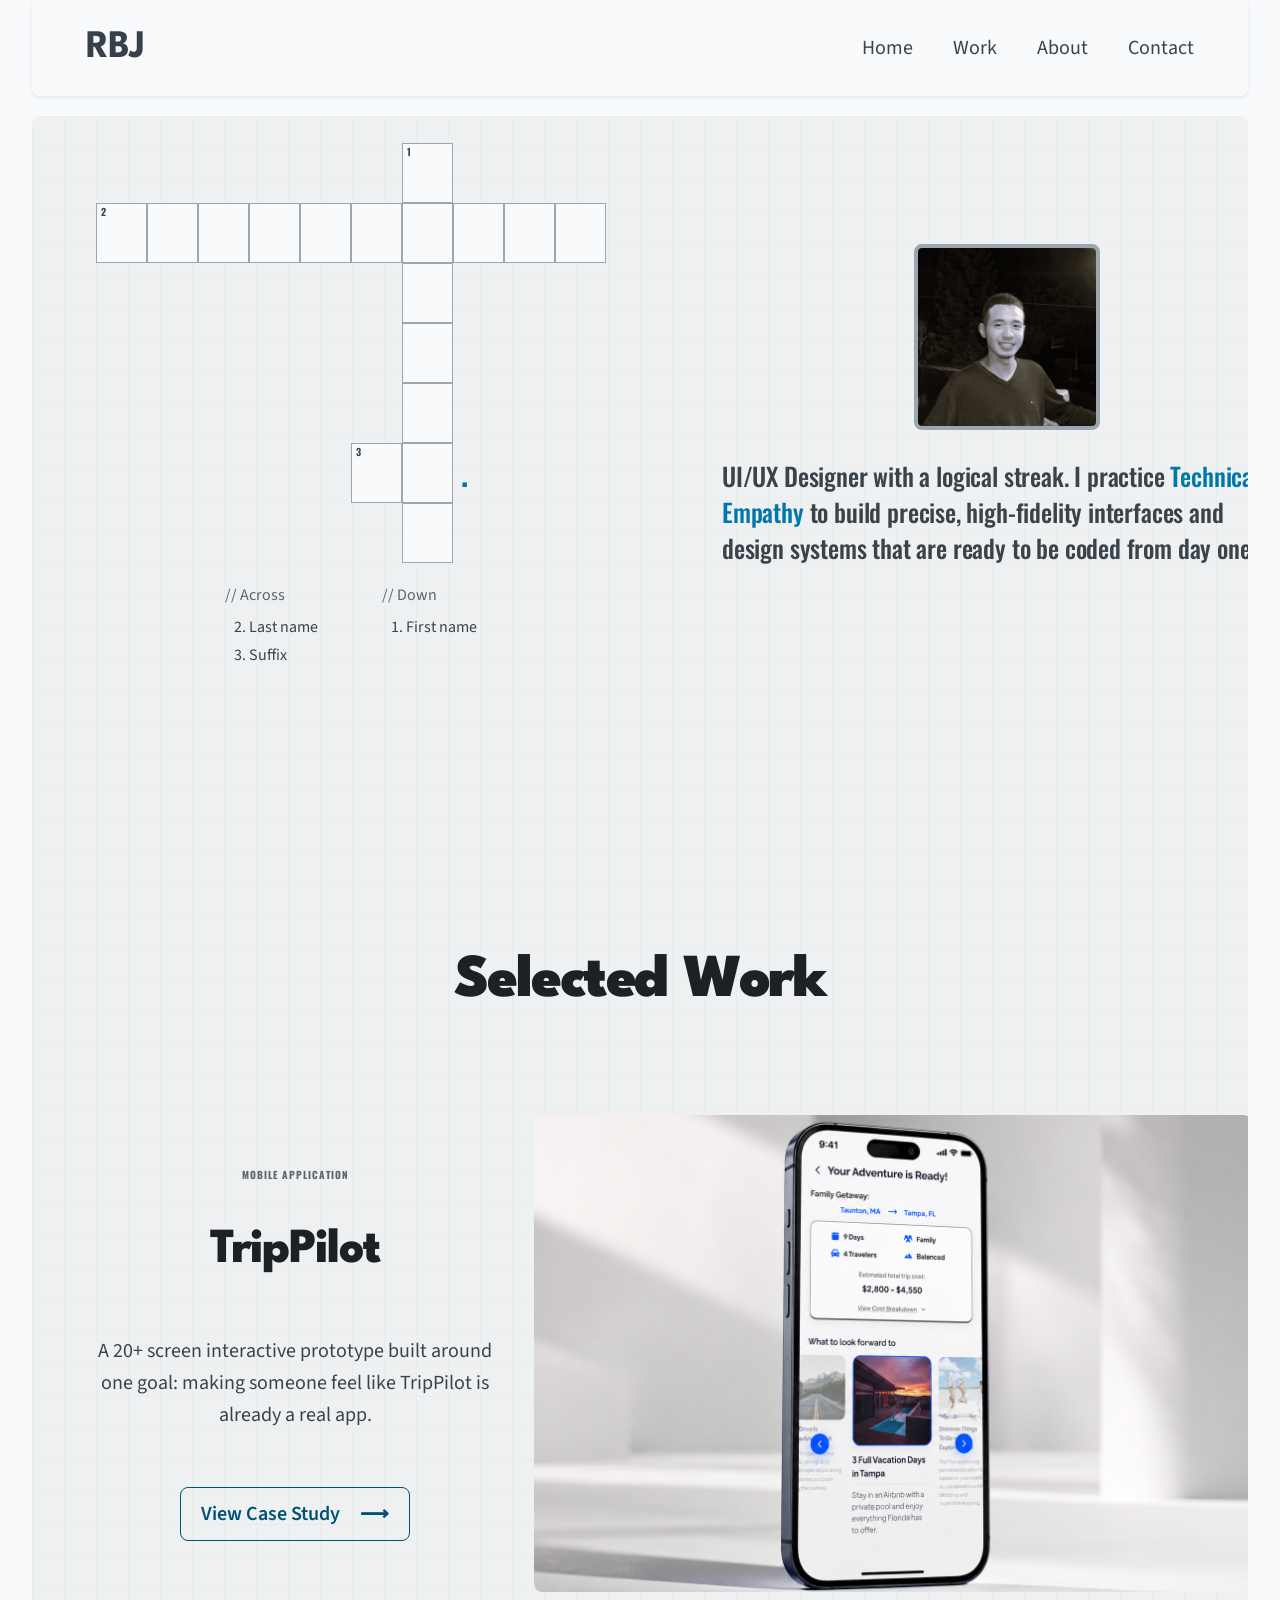
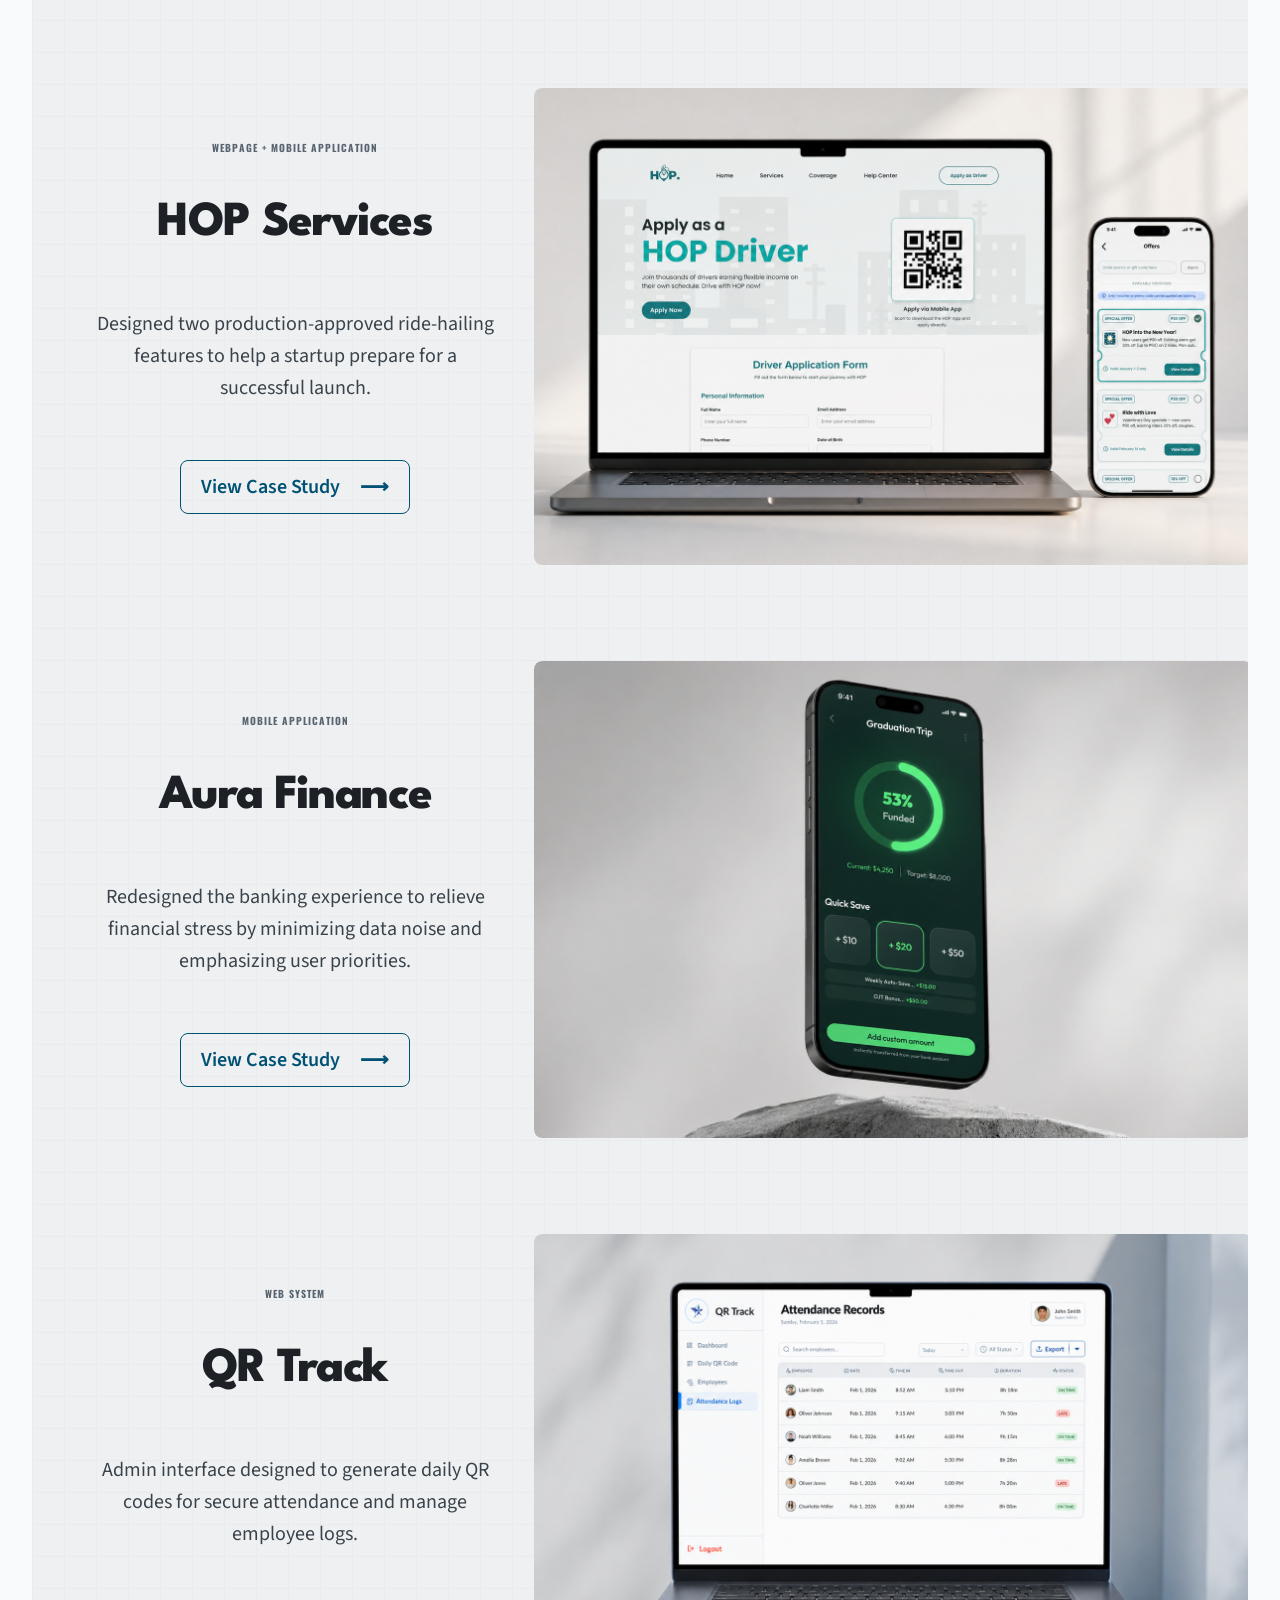
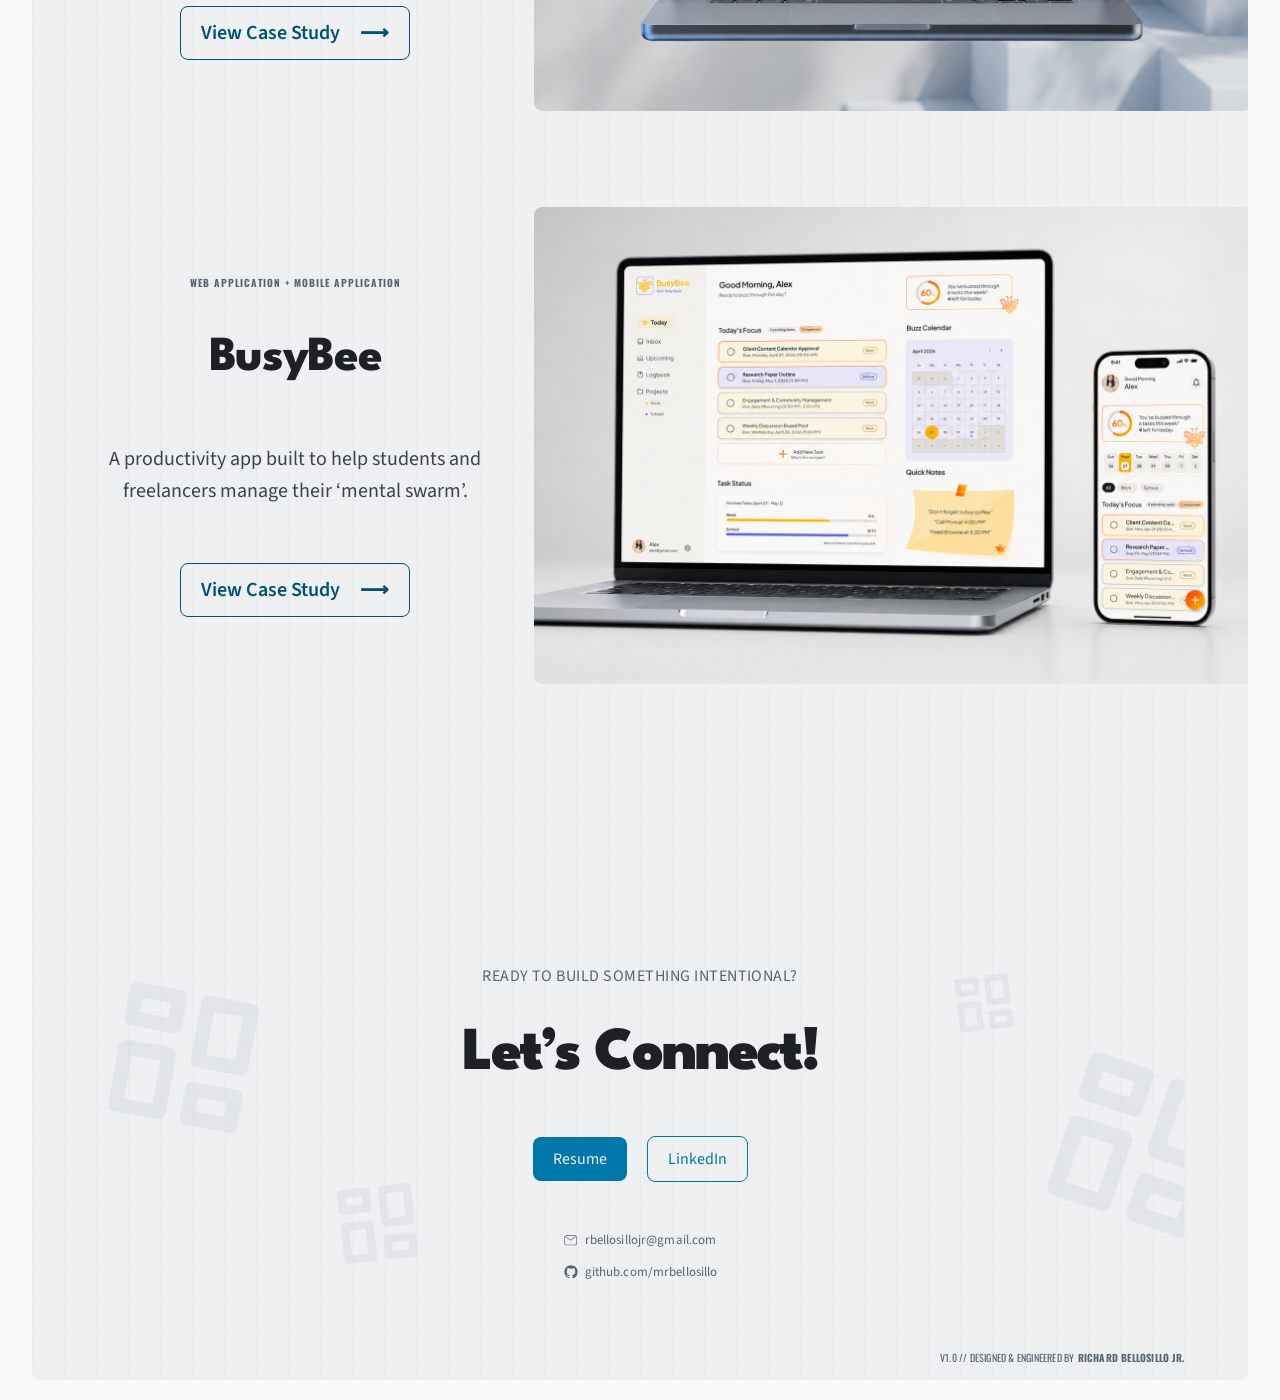
==== commit b926b180: "Update print statement from 'Hello' to 'Goodbye'" ====
--- a/index.html
+++ b/index.html
@@ -167,7 +167,7 @@
           <div class="intro-block">
             <div class="photo-frame">
               <img
-                src="minimalist portfolio/warm.jpg"
+                src="images/warm.webp"
                 alt="Portrait of Richard Bellosillo Jr."
                 loading="eager"
               />
@@ -203,7 +203,7 @@
               </div>
               <div class="mockup-preview">
                 <img
-                  src="minimalist portfolio/trippilot preview.png"
+                  src="images/trippilot preview.webp"
                   alt="TripPilot app mockup"
                   loading="lazy"
                 />
@@ -223,7 +223,7 @@
               </div>
               <div class="mockup-preview">
                 <img
-                  src="minimalist portfolio/HOP Services mockup.png"
+                  src="images/HOP Services mockup.webp"
                   alt="HOP services mockup"
                   loading="lazy"
                 />
@@ -243,7 +243,7 @@
               </div>
               <div class="mockup-preview">
                 <img
-                  src="minimalist portfolio/aura preview.png"
+                  src="images/aura preview.webp"
                   alt="Aura Finance app mockup"
                   loading="lazy"
                 />
@@ -264,7 +264,7 @@
               </div>
               <div class="mockup-preview">
                 <img
-                  src="minimalist portfolio/qr track preview.png"
+                  src="images/qr track preview.webp"
                   alt="QR Track web system mockup"
                   loading="lazy"
                 />
@@ -285,7 +285,7 @@
               </div>
               <div class="mockup-preview">
                 <img
-                  src="minimalist portfolio/busybee preview.png"
+                  src="images/busybee preview.webp"
                   alt="BusyBee productivity app mockup"
                   loading="lazy"
                 />
--- a/styleguide.css
+++ b/styleguide.css
@@ -12,6 +12,7 @@
   --neutralmain-bg: rgba(248, 250, 252, 1);
   --neutral-94: rgba(238, 240, 242, 1);
   --casestudytrippilot: rgba(0, 82, 255, 1);
+  --casestudyhop-services: rgba(0, 77, 70, 1);
   --casestudyaura: rgba(16, 106, 41, 1);
   --casestudyqr-track: rgba(0, 73, 153, 1);
   --casestudybusybee: rgba(102, 74, 0, 1);
--- a/styles.css
+++ b/styles.css
@@ -140,6 +140,10 @@
   background-color: var(--casestudytrippilot); /* TripPilot Blue */
 }
 
+.hopservices-page .nav-link::after {
+  background-color: var(--casestudyhop-services); /* HOP Services Green*/
+}
+
 .aura-finance-page .nav-link::after {
   background-color: var(--casestudyaura); /* Aura Green */
 }
@@ -163,6 +167,10 @@
 
 .trippilot-page .nav-link:hover {
   color: var(--casestudytrippilot); /* TripPilot Blue */
+}
+
+.hopservices-page .nav-link:hover {
+  color: var(--casestudyhop-services); /* HOP Services Green */
 }
 
 .aura-finance-page .nav-link:hover {
@@ -221,6 +229,10 @@
 
 .trippilot-page .main-content {
   background-color: #EBF1FC; /* Light blue background for TripPilot case study */
+}
+
+.hopservices-page .main-content {
+  background-color: #EBF6F7; /* Light green background for HOP Services case study */
 }
 
 .aura-finance-page .main-content {
@@ -686,6 +698,10 @@
   background-color: var(--casestudytrippilot); /* TripPilot Blue */
 }
 
+.hopservices-page .btn-filled {
+  background-color: var(--casestudyhop-services); /* HOP Services Green */
+}
+
 .aura-finance-page .btn-filled {
   background-color: var(--casestudyaura); /* Aura Green */
 }
@@ -712,6 +728,10 @@
 
 .trippilot-page .btn-filled:hover {
   background-color: #0052cc; /* Darker TripPilot Blue on hover */
+}
+
+.hopservices-page .btn-filled:hover {
+  background-color: #004d5c; /* Darker HOP Services Green on hover */
 }
 
 .qr-track-page .btn-filled:hover {
@@ -741,6 +761,11 @@
   color: var(--casestudytrippilot);
 }
 
+.hopservices-page .btn-outline-sm {
+  border-color: var(--casestudyhop-services);
+  color: var(--casestudyhop-services);
+}
+
 .aura-finance-page .btn-outline-sm {
   border-color: var(--casestudyaura);
   color: var(--casestudyaura);
@@ -768,6 +793,11 @@
 
 .trippilot-page .btn-outline-sm:hover {
   background-color: var(--casestudytrippilot);
+  color: var(--neutralmain-bg);
+}
+
+.hopservices-page .btn-outline-sm:hover {
+  background-color: var(--casestudyhop-services);
   color: var(--neutralmain-bg);
 }
 
@@ -818,6 +848,10 @@
 
 .trippilot-page .social-row a:hover {
   color: var(--casestudytrippilot);
+}
+
+.hopservices-page .social-row a:hover {
+  color: var(--casestudyhop-services);
 }
 
 .aura-finance-page .social-row a:hover {
@@ -935,6 +969,10 @@
   background-color: #0052cc; /* Darker TripPilot Blue on hover */
 }
 
+.hopservices-page .fab-back-to-top:hover {
+  background-color: #004d5c; /* Darker HOP Services Green on hover */
+}
+
 .qr-track-page .fab-back-to-top:hover {
   background-color: #003772; /* Darker QR Track Blue on hover */
 }
@@ -1012,6 +1050,10 @@
 
 .trippilot-page .sub-nav-title {
   color: var(--casestudytrippilot);
+}
+
+.hopservices-page .sub-nav-title {
+  color: var(--casestudyhop-services);
 }
 
 .qr-track-page .sub-nav-title {
@@ -1057,9 +1099,15 @@
   color: var(--casestudytrippilot); /* TripPilot Blue */
 }
 
+.hopservices-page .sub-nav-links a:hover {
+  color: var(--casestudyhop-services); /* HOP Services Green */
+}
+
 .af-accent { color: #106a29; }
 
 .trippilot-page .af-accent { color: var(--casestudytrippilot); }
+
+.hopservices-page .af-accent { color: var(--casestudyhop-services); }
 
 .qr-track-page .af-accent { color: var(--casestudyqr-track); }
 
@@ -1118,6 +1166,10 @@
 
 .trippilot-page .af-title {
   color: var(--casestudytrippilot);
+}
+
+.hopservices-page .af-title {
+  color: var(--casestudyhop-services);
 }
 
 .af-desc {
@@ -1145,6 +1197,10 @@
   left: 289.5px;
 }
 
+.hopservices-page .af-photo-badge {
+  left: 414.5px;
+}
+
 .qr-track-page .af-photo-badge {
   left: 294px;
 }
@@ -1176,6 +1232,13 @@
   object-fit: contain;
   object-position: center;
   transform: scale(1.2);
+}
+
+.hopservices-page .af-photo-badge img {
+  top: -100%;
+  width: 100%;
+  height: 300%;
+  object-fit: contain;
 }
 
 .qr-track-page .af-photo-badge img {
@@ -1224,6 +1287,11 @@
   color: var(--casestudytrippilot);
 }
 
+.hopservices-page .cta-btn-green {
+  border-color: var(--casestudyhop-services);
+  color: var(--casestudyhop-services);
+}
+
 .cta-btn-green:hover {
   background-color: #106a29;
   color: white;
@@ -1241,6 +1309,11 @@
 
 .trippilot-page .cta-btn-green:hover {
   background-color: var(--casestudytrippilot);
+  color: white;
+}
+
+.hopservices-page .cta-btn-green:hover {
+  background-color: var(--casestudyhop-services);
   color: white;
 }
 
@@ -1292,6 +1365,10 @@
 
 .trippilot-page .af-xw-letter {
   color: var(--casestudytrippilot);
+}
+
+.hopservices-page .af-xw-letter {
+  color: var(--casestudyhop-services);
 }
 
 .af-xw-letter {
@@ -1341,6 +1418,10 @@
   background-color: #76A2FF;
 }
 
+.hopservices-page .visual-interface-panel {
+  background-color: #79A19E;
+}
+
 .vi-header {
   display: flex;
   align-items: flex-start;
@@ -1533,6 +1614,10 @@
   color: var(--casestudytrippilot);
 }
 
+.hopservices-page .ps-col-title {
+  color: var(--casestudyhop-services);
+}
+
 .ps-col-text {
   font-family: var(--body-large-font-family);
   font-size: var(--body-large-font-size);
@@ -1541,7 +1626,7 @@
 }
 
 .ps-col-text strong {
-  font-weight: 600;
+  font-weight: 600;;
 }
 
 /* ---- Methodology (AI-Augmented Workflow) ---- */
@@ -1618,12 +1703,23 @@
   color: var(--casestudytrippilot);
 }
 
+.hopservices-page .process-step-title {
+  color: var(--casestudyhop-services);
+}
+
 .process-tags {
   display: flex;
   gap: 8px;
   flex-wrap: wrap;
   justify-content: center;
 }
+
+.process-tags-hop {
+  display: flex;
+  gap: 8px;
+  justify-content: center;
+}
+
 
 .process-tag {
   background-color: var(--brandprimary);
@@ -1672,6 +1768,15 @@
   color: var(--neutral-10);
 }
 
+.blueprint-subheading {
+  font-family: var(--h2-font-family);
+  font-weight: var(--h2-font-weight);
+  font-size: var(--h2-font-size);
+  letter-spacing: var(--h2-letter-spacing);
+  line-height: var(--h2-line-height);
+  color: var(--neutral-10);
+}
+
 /* Blueprint sub-sections */
 .blueprint-sections {
   display: flex;
@@ -1700,6 +1805,10 @@
 
 .trippilot-page .af-subsection {
   border-bottom: 1px solid var(--casestudytrippilot);
+}
+
+.hopservices-page .af-subsection {
+  border-bottom: 1px solid var(--casestudyhop-services);
 }
 
 .af-subsection:last-child {
@@ -1739,6 +1848,10 @@
   color: var(--casestudytrippilot);
 }
 
+.hopservices-page .af-subsection-name {
+  color: var(--casestudyhop-services);
+}
+
 .af-subsection-desc {
   font-family: var(--body-large-font-family);
   font-size: var(--body-large-font-size);
@@ -1833,6 +1946,19 @@
   align-items: center;
 }
 
+.initial-design-panel {
+  background-color: var(--neutralmain-bg);
+  border-radius: 8px;
+  border: 1px solid var(--neutral-40);
+  box-shadow: 0 4px 24px rgba(0,0,0,0.25);
+  padding: 48px;
+  overflow: hidden;
+  display: flex;
+  flex-direction: column;
+  gap: 32px;
+  align-items: center;
+}
+
 .qr-track-page .wireframe-panel {
   padding: 48px 94px;
 }
@@ -1918,8 +2044,32 @@
   justify-content: center;
 }
 
+.midfi-row-wireframe {
+  display: flex;
+  gap: 24px;
+  align-items: center;
+  width: 100%;
+  justify-content: center;
+}
+
+.midfi-row-apply-driver {
+  display: flex;
+  gap: 24px;
+  align-items: top;
+  width: 100%;
+  justify-content: center;
+}
+
+.midfi-row-response {
+  display: flex;
+  gap: 16px;
+  align-items: center;
+  width: 100%;
+  justify-content: center;
+}
+
 .midfi-phone,
-.midfi-phone-long {
+.midfi-phone-long, .midfi-phone-card, .midfi-phone-detail {
   width: 166px;
   height: 361px;
   border-radius: 9px;
@@ -1928,10 +2078,60 @@
   flex-shrink: 0;
 }
 
+.card-layout {
+  width: 382px;
+  height: 197px;
+  border-radius: 9px;
+  box-shadow: 0 4px 20px rgba(0,0,0,0.15);
+  overflow: hidden;
+  flex-shrink: 0;
+}
+
+.web-driver {
+  width: 382px;
+  height: 1005px;
+  border-radius: 8px;
+  box-shadow: 0 4px 20px rgba(0,0,0,0.15);
+  overflow: hidden;
+}
+
+.mobile-driver {
+  width: 166px;
+  height: 1841px;
+  border-radius: 8px;
+  box-shadow: 0 4px 20px rgba(0,0,0,0.15);
+  overflow: hidden;
+}
+
+.detail-layout {
+  width: 166px;
+  height: 441px;
+  border-radius: 9px;
+  box-shadow: 0 4px 20px rgba(0,0,0,0.15);
+  overflow: hidden;
+  flex-shrink: 0;
+}
+
 .midfi-phone img, .midfi-desktop img {
   width: 100%;
   height: 100%;
   object-fit: cover;
+  display: block;
+}
+
+.midfi-phone-detail img {
+  width: 100%;
+  height: 100%;
+  object-fit: cover;
+  display: block;
+  object-position: bottom;
+}
+
+.midfi-phone-card-img {
+  width: 100%;
+  height: 100%;
+  object-fit: cover;
+  object-position: top;
   display: block;
 }
 
@@ -2373,6 +2573,11 @@
 .trippilot-page .rc-valid {width: 50%; min-height: 288px;}
 .trippilot-page .rc-proud {width: 50%; min-height: 288px;}
 
+.hopservices-page .rc-quote {width: 50%; min-height: 448px;}
+.hopservices-page .rc-learn {width: 50%; min-height: 448px;}
+.hopservices-page .rc-valid {width: 50%; min-height: 320px;}
+.hopservices-page .rc-proud {width: 50%; min-height: 320px;}
+
 .reflection-quote {
   font-family: var(--h2-font-family);
   font-weight: 700;
@@ -2404,6 +2609,10 @@
   color: var(--casestudytrippilot);
 }
 
+.hopservices-page .reflection-cell-title {
+  color: var(--casestudyhop-services);
+}
+
 .reflection-cell-text {
   font-family: var(--body-large-font-family);
   font-size: var(--body-large-font-size);
@@ -2443,6 +2652,10 @@
 }
 
 .trippilot-page .next-case-study-banner {
+  background-color: #8DB0B3;
+}
+
+.hopservices-page .next-case-study-banner {
   background-color: #96BC9F;
 }
 
@@ -2492,7 +2705,8 @@
   display: block;
 }
 
-.next-cs-image {
+.next-cs-image,
+.trippilot-page .next-cs-image {
   width: 329px;
   height: 204px;
   object-fit: cover;
@@ -2511,7 +2725,7 @@
 }
 
 .busybee-page .next-cs-image,
-.trippilot-page .next-cs-image {
+.hopservices-page .next-cs-image {
   width: 102px;
   height: 206px;
 }
@@ -3147,7 +3361,8 @@
   .af-photo-badge,
   .qr-track-page .af-photo-badge,
   .busybee-page .af-photo-badge,
-  .trippilot-page .af-photo-badge {
+  .trippilot-page .af-photo-badge
+  .hopservices-page .af-photo-badge {
     position: relative;
     left: 0;
     top: 0;
@@ -3193,7 +3408,8 @@
   .aura-finance-page .hint,
   .qr-track-page .hint,
   .busybee-page .hint,
-  .trippilot-page .hint {
+  .trippilot-page .hint,
+  .hopservices-page .hint {
     margin-top: -80px;
   }
 
@@ -3477,7 +3693,8 @@
   .sketch-card-small img,
   .qr-track-page .sketch-card img,
   .busybee-page .sketch-card img,
-  .trippilot-page .sketch-card img {
+  .trippilot-page .sketch-card img
+  .hopservices-page .sketch-card img {
     width: 100%;
     height: auto;
     max-width: 100%;
@@ -3696,7 +3913,9 @@
   .busybee-page .rc-quote, .busybee-page .rc-learn,
   .busybee-page .rc-valid, .busybee-page .rc-proud,
   .trippilot-page .rc-quote, .trippilot-page .rc-learn,
-  .trippilot-page .rc-valid, .trippilot-page .rc-proud{
+  .trippilot-page .rc-valid, .trippilot-page .rc-proud,
+  .hopservices-page .rc-quote, .hopservices-page .rc-learn,
+  .hopservices-page .rc-valid, .hopservices-page .rc-proud{
     border-right: none;
     border-bottom: 1px solid var(--neutral-80);
     width: 100%;
@@ -3706,7 +3925,8 @@
   .rc-proud,
   .qr-track-page .rc-proud,
   .busybee-page .rc-proud,
-  .trippilot-page .rc-proud {
+  .trippilot-page .rc-proud,
+  .hopservices-page .rc-proud {
     border-bottom: none;
   }
 
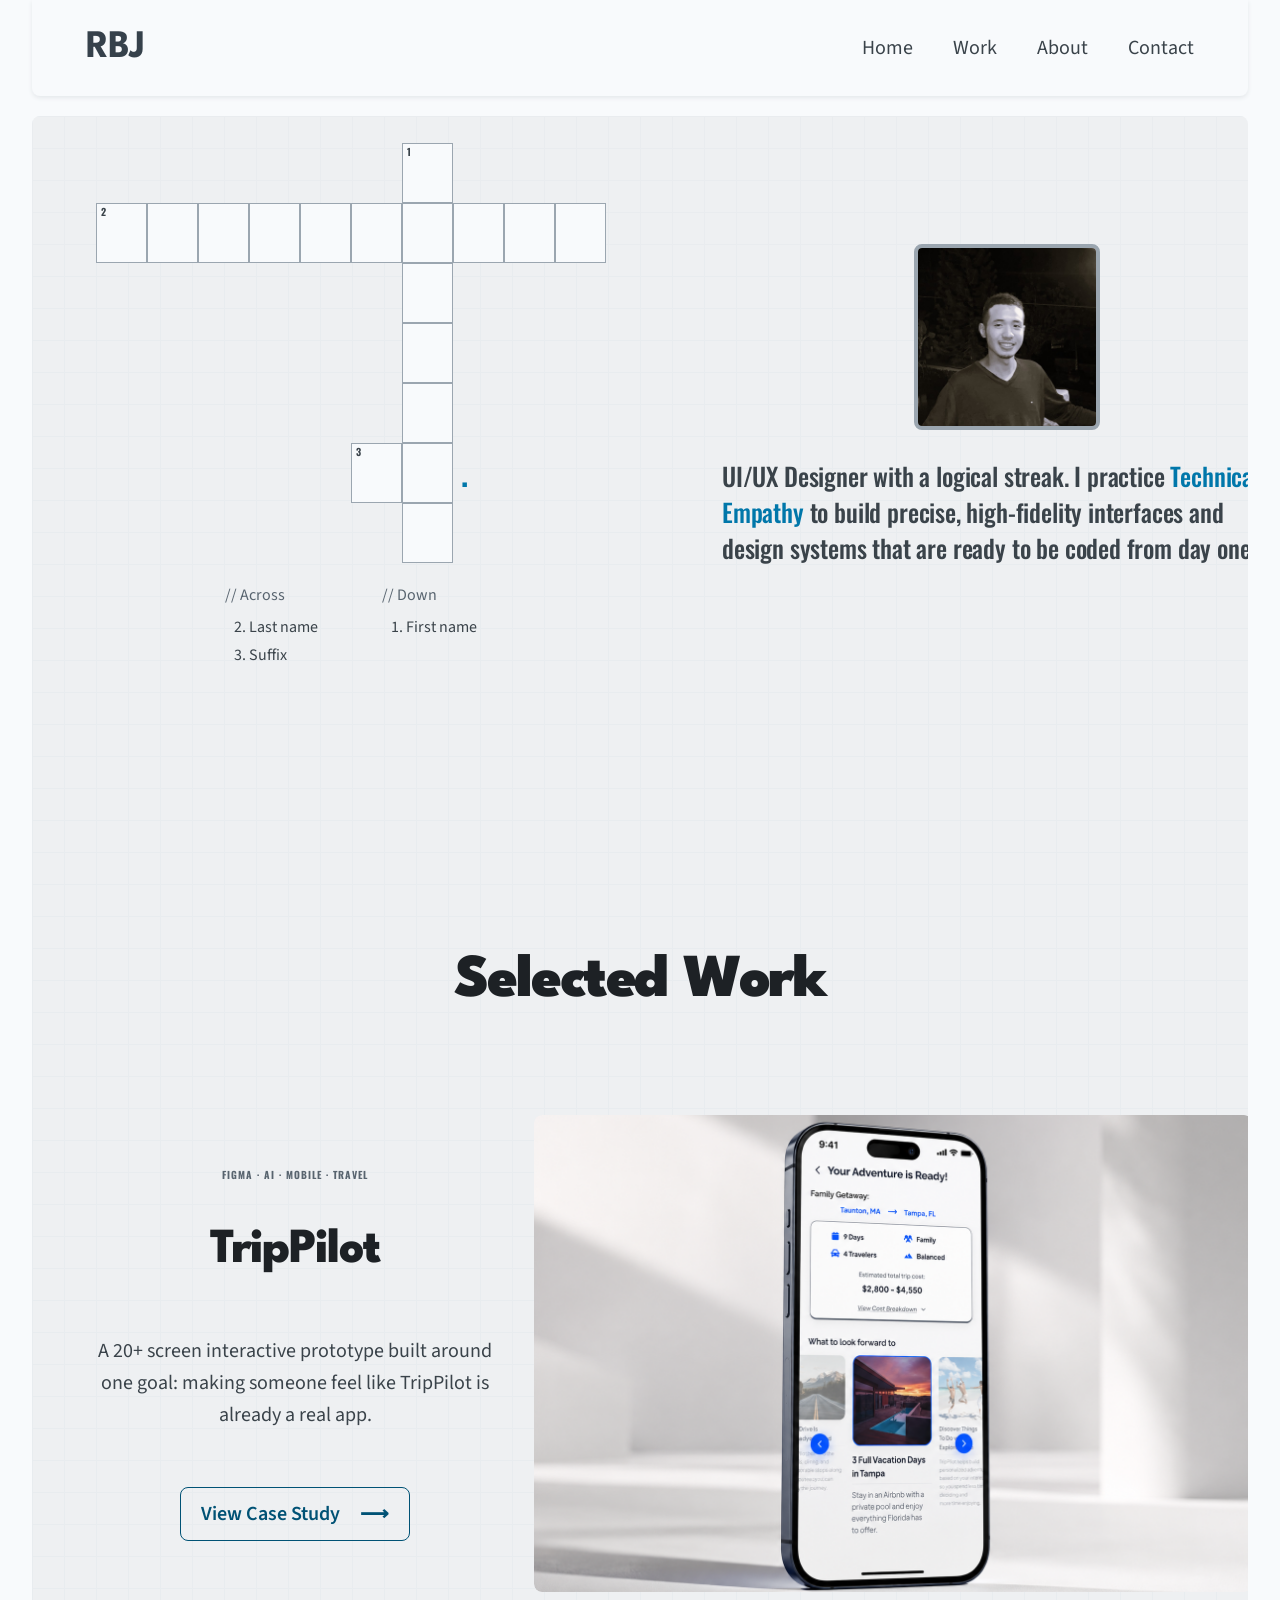
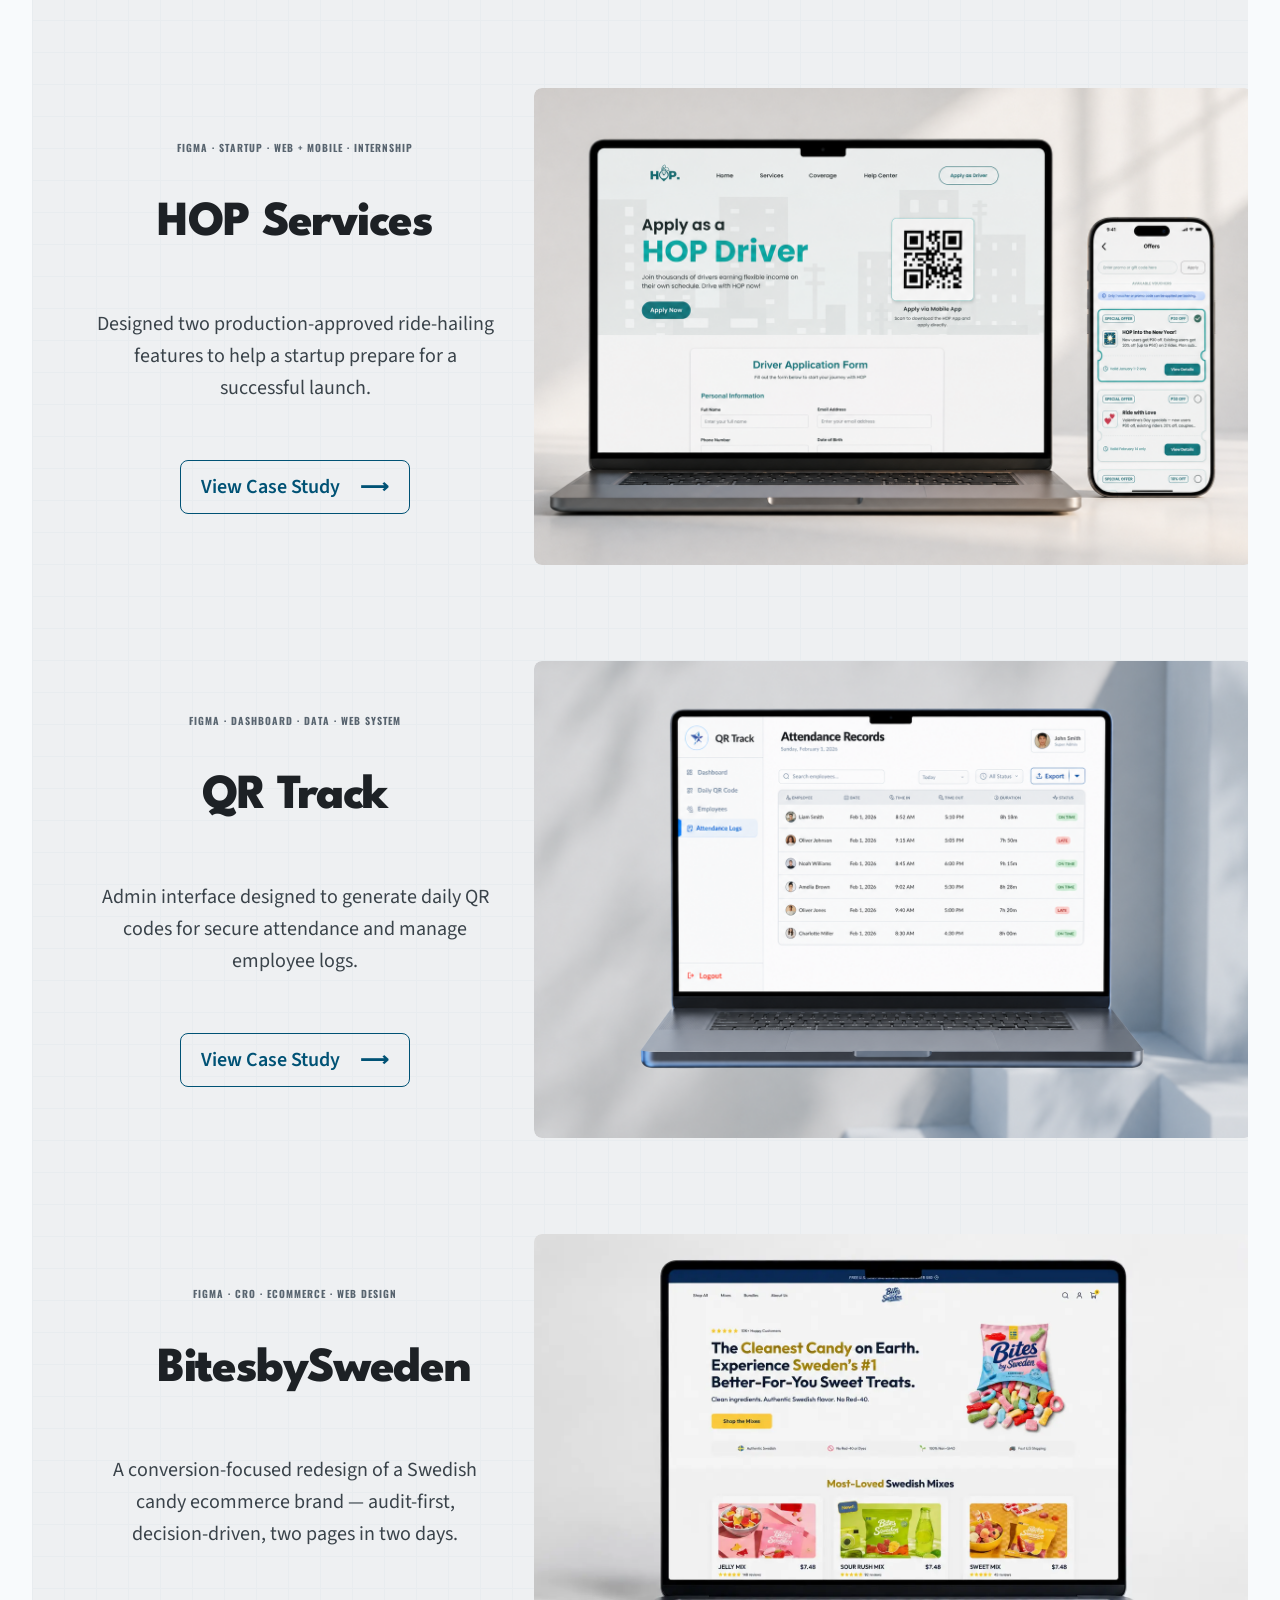
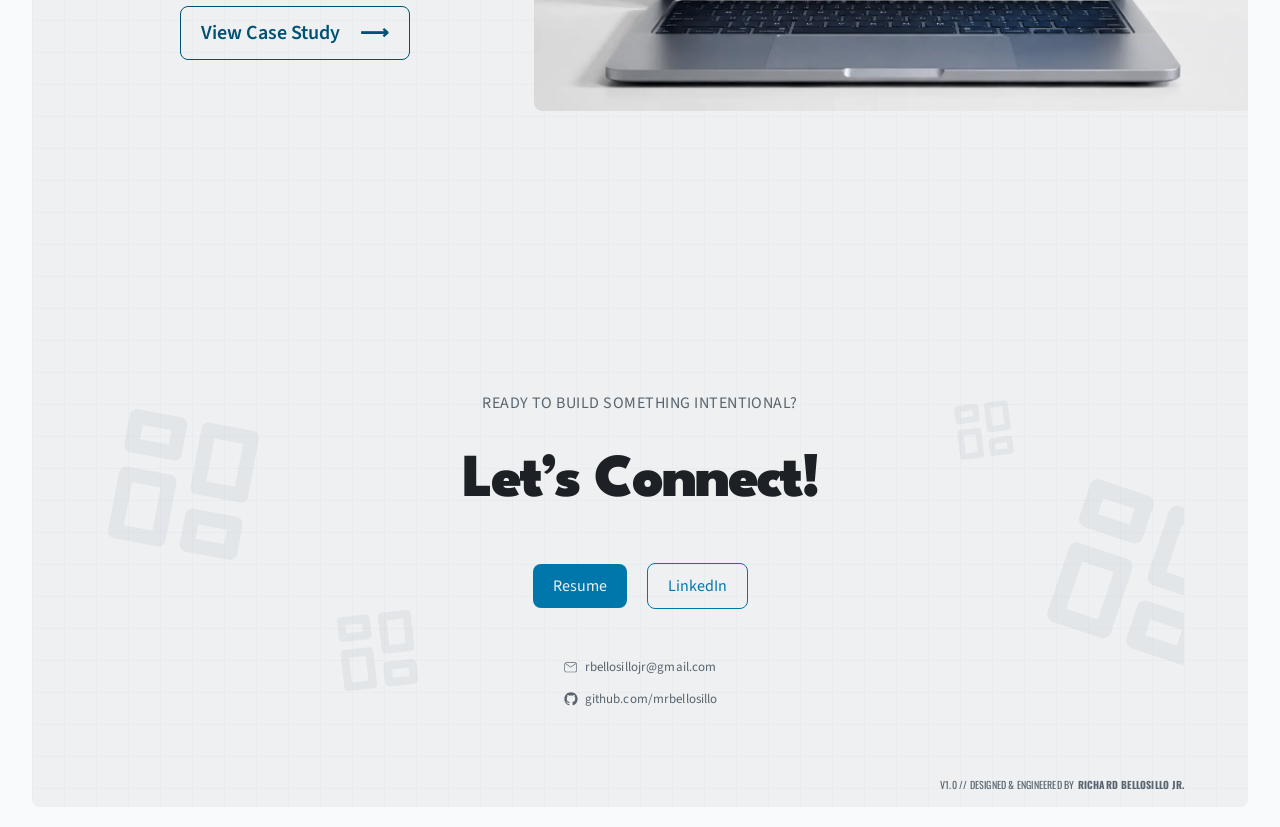
==== commit 4baf5233: "updated index.html" ====
--- a/index.html
+++ b/index.html
@@ -167,7 +167,7 @@
           <div class="intro-block">
             <div class="photo-frame">
               <img
-                src="images/warm.webp"
+                src="images/warm (1).webp"
                 alt="Portrait of Richard Bellosillo Jr."
                 loading="eager"
               />
@@ -193,7 +193,7 @@
             <article class="case-study" aria-label="TripPilot case study">
               <div class="case-study-info">
                 <div class="case-study-meta">
-                  <p class="case-study-type">Mobile Application</p>
+                  <p class="case-study-type">Figma · AI · Mobile · Travel</p>
                   <h3 class="case-study-title">TripPilot</h3>
                 </div>
                 <p class="case-study-desc">
@@ -203,7 +203,7 @@
               </div>
               <div class="mockup-preview">
                 <img
-                  src="images/trippilot preview.webp"
+                  src="images/trippilot preview (1).webp"
                   alt="TripPilot app mockup"
                   loading="lazy"
                 />
@@ -213,7 +213,7 @@
             <article class="case-study" aria-label="HOP Services case study">
               <div class="case-study-info">
                 <div class="case-study-meta">
-                  <p class="case-study-type">Webpage + Mobile Application</p>
+                  <p class="case-study-type">Figma · Startup · Web + Mobile · Internship</p>
                   <h3 class="case-study-title">HOP Services</h3>
                 </div>
                 <p class="case-study-desc">
@@ -223,13 +223,13 @@
               </div>
               <div class="mockup-preview">
                 <img
-                  src="images/HOP Services mockup.webp"
+                  src="images/HOP Services mockup (1).webp"
                   alt="HOP services mockup"
                   loading="lazy"
                 />
               </div>
             </article>
-
+            <!--
             <article class="case-study" aria-label="Aura Finance case study">
               <div class="case-study-info">
                 <div class="case-study-meta">
@@ -243,18 +243,18 @@
               </div>
               <div class="mockup-preview">
                 <img
-                  src="images/aura preview.webp"
+                  src="images/aurapreview (1).webp"
                   alt="Aura Finance app mockup"
                   loading="lazy"
                 />
               </div>
-            </article>
+            </article>-->
 
             <!-- Case Study 2: QR Track -->
             <article class="case-study" aria-label="QR Track case study">
               <div class="case-study-info">
                 <div class="case-study-meta">
-                  <p class="case-study-type">Web System</p>
+                  <p class="case-study-type">Figma · Dashboard · Data · Web System</p>
                   <h3 class="case-study-title">QR Track</h3>
                 </div>
                 <p class="case-study-desc">
@@ -264,14 +264,14 @@
               </div>
               <div class="mockup-preview">
                 <img
-                  src="images/qr track preview.webp"
+                  src="images/qr track preview (1).webp"
                   alt="QR Track web system mockup"
                   loading="lazy"
                 />
               </div>
             </article>
 
-            <!-- Case Study 3: BusyBee -->
+            <!-- Case Study 3: BusyBee 
             <article class="case-study" aria-label="BusyBee case study">
               <div class="case-study-info">
                 <div class="case-study-meta">
@@ -285,8 +285,28 @@
               </div>
               <div class="mockup-preview">
                 <img
-                  src="images/busybee preview.webp"
+                  src="images/busybee preview (1).webp"
                   alt="BusyBee productivity app mockup"
+                  loading="lazy"
+                />
+              </div>
+            </article>-->
+
+            <article class="case-study" aria-label="BitesbySweden case study">
+              <div class="case-study-info">
+                <div class="case-study-meta">
+                  <p class="case-study-type">Figma · CRO · eCommerce · Web Design</p>
+                  <h3 class="case-study-title">BitesbySweden</h3>
+                </div>
+                <p class="case-study-desc">
+                  A conversion-focused redesign of a Swedish  candy ecommerce brand — audit-first,  decision-driven, two pages in two days.
+                </p>
+                <a href="bitesbysweden.html" class="cta-btn">View Case Study &nbsp;&nbsp;&nbsp;&nbsp;&#10230;</a>
+              </div>
+              <div class="mockup-preview">
+                <img
+                  src="images/bitesbysweden preview.webp"
+                  alt="BitesbySweden mockup"
                   loading="lazy"
                 />
               </div>
@@ -331,7 +351,7 @@
                 </div>
 
                 <div class="footer-ctas">
-                <a href="#" class="btn-filled">Resume</a>
+                <a href="https://drive.google.com/file/d/1YTDN8QaPGdfFzStg_hCGcjBc7tgUQd3_/view" class="btn-filled" target="_blank" rel="noopener noreferrer">Resume</a>
                 <a href="https://www.linkedin.com/in/mrbellosillo/" class="btn-outline-sm" target="_blank" rel="noopener noreferrer">LinkedIn</a>
                 </div>
 
--- a/styleguide.css
+++ b/styleguide.css
@@ -15,6 +15,7 @@
   --casestudyhop-services: rgba(0, 77, 70, 1);
   --casestudyaura: rgba(16, 106, 41, 1);
   --casestudyqr-track: rgba(0, 73, 153, 1);
+  --casestudybitesbysweden: rgba(27, 58, 107, 1);
   --casestudybusybee: rgba(102, 74, 0, 1);
   --display-font-family: "League Spartan", Helvetica;
   --display-font-weight: 900;
--- a/styles.css
+++ b/styles.css
@@ -144,6 +144,10 @@
   background-color: var(--casestudyhop-services); /* HOP Services Green*/
 }
 
+.bitesbysweden-page .nav-link::after {
+  background-color: var(--casestudybitesbysweden); /* Bites by Sweden Blue */
+}
+
 .aura-finance-page .nav-link::after {
   background-color: var(--casestudyaura); /* Aura Green */
 }
@@ -171,6 +175,10 @@
 
 .hopservices-page .nav-link:hover {
   color: var(--casestudyhop-services); /* HOP Services Green */
+}
+
+.bitesbysweden-page .nav-link:hover {
+  color: var(--casestudybitesbysweden); /* Bites by Sweden Blue */
 }
 
 .aura-finance-page .nav-link:hover {
@@ -702,6 +710,10 @@
   background-color: var(--casestudyhop-services); /* HOP Services Green */
 }
 
+.bitesbysweden-page .btn-filled {
+  background-color: var(--casestudybitesbysweden); /* Bites by Sweden Blue */
+}
+
 .aura-finance-page .btn-filled {
   background-color: var(--casestudyaura); /* Aura Green */
 }
@@ -766,6 +778,11 @@
   color: var(--casestudyhop-services);
 }
 
+.bitesbysweden-page .btn-outline-sm {
+  border-color: var(--casestudybitesbysweden);
+  color: var(--casestudybitesbysweden);
+}
+
 .aura-finance-page .btn-outline-sm {
   border-color: var(--casestudyaura);
   color: var(--casestudyaura);
@@ -798,6 +815,11 @@
 
 .hopservices-page .btn-outline-sm:hover {
   background-color: var(--casestudyhop-services);
+  color: var(--neutralmain-bg);
+}
+
+.bitesbysweden-page .btn-outline-sm:hover {
+  background-color: var(--casestudybitesbysweden);
   color: var(--neutralmain-bg);
 }
 
@@ -852,6 +874,10 @@
 
 .hopservices-page .social-row a:hover {
   color: var(--casestudyhop-services);
+}
+
+.bitesbysweden-page .social-row a:hover {
+  color: var(--casestudybitesbysweden);
 }
 
 .aura-finance-page .social-row a:hover {
@@ -1056,6 +1082,10 @@
   color: var(--casestudyhop-services);
 }
 
+.bitesbysweden-page .sub-nav-title {
+  color: var(--casestudybitesbysweden);
+}
+
 .qr-track-page .sub-nav-title {
   color: var(--casestudyqr-track);
 }
@@ -1103,11 +1133,17 @@
   color: var(--casestudyhop-services); /* HOP Services Green */
 }
 
+.bitesbysweden-page .sub-nav-links a:hover {
+  color: var(--casestudybitesbysweden); /* Bites by Sweden Blue */
+}
+
 .af-accent { color: #106a29; }
 
 .trippilot-page .af-accent { color: var(--casestudytrippilot); }
 
 .hopservices-page .af-accent { color: var(--casestudyhop-services); }
+
+.bitesbysweden-page .af-accent { color: var(--casestudybitesbysweden); }
 
 .qr-track-page .af-accent { color: var(--casestudyqr-track); }
 
@@ -1170,6 +1206,10 @@
 
 .hopservices-page .af-title {
   color: var(--casestudyhop-services);
+}
+
+.bitesbysweden-page .af-title {
+  color: var(--casestudybitesbysweden);
 }
 
 .af-desc {
@@ -1201,6 +1241,10 @@
   left: 414.5px;
 }
 
+.bitesbysweden-page .af-photo-badge {
+  left: 470.5px;
+}
+
 .qr-track-page .af-photo-badge {
   left: 294px;
 }
@@ -1235,6 +1279,13 @@
 }
 
 .hopservices-page .af-photo-badge img {
+  top: -100%;
+  width: 100%;
+  height: 300%;
+  object-fit: contain;
+}
+
+.bitesbysweden-page .af-photo-badge img {
   top: -100%;
   width: 100%;
   height: 300%;
@@ -1292,6 +1343,11 @@
   color: var(--casestudyhop-services);
 }
 
+.bitesbysweden-page .cta-btn-green {
+  border-color: var(--casestudybitesbysweden);
+  color: var(--casestudybitesbysweden);
+}
+
 .cta-btn-green:hover {
   background-color: #106a29;
   color: white;
@@ -1314,6 +1370,11 @@
 
 .hopservices-page .cta-btn-green:hover {
   background-color: var(--casestudyhop-services);
+  color: white;
+}
+
+.bitesbysweden-page .cta-btn-green:hover {
+  background-color: var(--casestudybitesbysweden);
   color: white;
 }
 
@@ -1369,6 +1430,10 @@
 
 .hopservices-page .af-xw-letter {
   color: var(--casestudyhop-services);
+}
+
+.bitesbysweden-page .af-xw-letter {
+  color: var(--casestudybitesbysweden);
 }
 
 .af-xw-letter {
@@ -1422,6 +1487,10 @@
   background-color: #79A19E;
 }
 
+.bitesbysweden-page .visual-interface-panel {
+  background-color: #8797B1;
+}
+
 .vi-header {
   display: flex;
   align-items: flex-start;
@@ -1479,12 +1548,20 @@
   width: 100%;
 }
 
+.bitesbysweden-page .phone-row {
+  display: flex;
+  gap: 56px;
+  align-items: center;
+  justify-content: center;
+  width: 100%;
+}
+
 .qr-track-page .phone-row {
   justify-content: center;
   flex-direction: column;
 }
 
-.busybee-page .desktop-row {
+.desktop-row {
   justify-content: center;
   flex-direction: column;
   display: flex;
@@ -1616,6 +1693,10 @@
 
 .hopservices-page .ps-col-title {
   color: var(--casestudyhop-services);
+}
+
+.bitesbysweden-page .ps-col-title {
+  color: var(--casestudybitesbysweden);
 }
 
 .ps-col-text {
@@ -1705,6 +1786,10 @@
 
 .hopservices-page .process-step-title {
   color: var(--casestudyhop-services);
+}
+
+.bitesbysweden-page .process-step-title {
+  color: var(--casestudybitesbysweden);
 }
 
 .process-tags {
@@ -1811,6 +1896,10 @@
   border-bottom: 1px solid var(--casestudyhop-services);
 }
 
+.bitesbysweden-page .af-subsection {
+  border-bottom: 1px solid var(--casestudybitesbysweden);
+}
+
 .af-subsection:last-child {
   border-bottom: none;
   padding-bottom: 0;
@@ -1823,6 +1912,15 @@
   justify-content: space-between;
   width: 100%;
   min-height: 100px;
+}
+
+.af-subsection-header-pdp {
+  display: flex;
+  align-items: top;
+  justify-content: space-between;
+  width: 100%;
+  min-height: 100px;
+  margin-top: -100px;
 }
 
 .af-subsection-name {
@@ -1852,6 +1950,10 @@
   color: var(--casestudyhop-services);
 }
 
+.bitesbysweden-page .af-subsection-name {
+  color: var(--casestudybitesbysweden);
+}
+
 .af-subsection-desc {
   font-family: var(--body-large-font-family);
   font-size: var(--body-large-font-size);
@@ -2091,6 +2193,34 @@
   width: 382px;
   height: 1005px;
   border-radius: 8px;
+  box-shadow: 0 4px 20px rgba(0,0,0,0.15);
+  overflow: hidden;
+}
+
+.bitesbysweden-page .og-homepage {
+  width: 382px;
+  height: 1105px;
+  box-shadow: 0 4px 20px rgba(0,0,0,0.15);
+  overflow: hidden;
+}
+
+.bitesbysweden-page .og-pdp {
+  width: 382px;
+  height: 769px;
+  box-shadow: 0 4px 20px rgba(0,0,0,0.15);
+  overflow: hidden;
+}
+
+.bitesbysweden-page .new-homepage {
+  width: 382px;
+  height: auto;
+  box-shadow: 0 4px 20px rgba(0,0,0,0.15);
+  overflow: hidden;
+}
+
+.bitesbysweden-page .new-pdp {
+  width: 382px;
+  height: 1100px;
   box-shadow: 0 4px 20px rgba(0,0,0,0.15);
   overflow: hidden;
 }
@@ -2613,6 +2743,10 @@
   color: var(--casestudyhop-services);
 }
 
+.bitesbysweden-page .reflection-cell-title {
+  color: var(--casestudybitesbysweden);
+}
+
 .reflection-cell-text {
   font-family: var(--body-large-font-family);
   font-size: var(--body-large-font-size);
@@ -2644,7 +2778,7 @@
 }
 
 .qr-track-page .next-case-study-banner {
-  background-color: #B6AE94;
+  background-color: #9BA8BE;
 }
 
 .busybee-page .next-case-study-banner {
@@ -2656,7 +2790,7 @@
 }
 
 .hopservices-page .next-case-study-banner {
-  background-color: #96BC9F;
+  background-color: #8eaece;
 }
 
 .next-cs-content {
@@ -2725,7 +2859,7 @@
 }
 
 .busybee-page .next-cs-image,
-.hopservices-page .next-cs-image {
+.bitesbysweden-page .next-cs-image {
   width: 102px;
   height: 206px;
 }
@@ -3361,8 +3495,9 @@
   .af-photo-badge,
   .qr-track-page .af-photo-badge,
   .busybee-page .af-photo-badge,
-  .trippilot-page .af-photo-badge
-  .hopservices-page .af-photo-badge {
+  .trippilot-page .af-photo-badge,
+  .hopservices-page .af-photo-badge,
+  .bitesbysweden-page .af-photo-badge {
     position: relative;
     left: 0;
     top: 0;
@@ -3402,14 +3537,34 @@
     max-width: 100%;
     flex-shrink: 1;
     align-items: center;
+    margin-top: -80px;
+  }
+
+  .qr-track-page .af-right-side {
+    margin-top: 0px;
+  }
+
+  .bitesbysweden-page .af-right-side {
+    margin-top: 0px;
+  }
+
+  .trippilot-page .af-right-side,
+  .hopservices-page .af-right-side {
+    margin-top: 24px;
+  }
+
+  .aura-finance-page .hint,
+  .busybee-page .hint {
     margin-top: 12px;
   }
 
-  .aura-finance-page .hint,
+  .hopservices-page .hint {
+    margin-top: -40px;
+  }
+
+  .bitesbysweden-page .hint,
   .qr-track-page .hint,
-  .busybee-page .hint,
-  .trippilot-page .hint,
-  .hopservices-page .hint {
+  .trippilot-page .hint {
     margin-top: -80px;
   }
 
@@ -3417,6 +3572,10 @@
     transform: scale(0.55);
     transform-origin: top left;
     max-width: 100%;
+  }
+
+  .hopservices-page .af-crossword {
+    transform: scale(0.48);
   }
 
   .af-xw-letter {
@@ -3629,6 +3788,15 @@
     width: 100%;
   }
 
+  .af-subsection-header-pdp {
+    flex-direction: column;
+    align-items: flex-start;
+    justify-content: flex-start;
+    gap: 12px;
+    min-height: auto;
+    width: 100%;
+  }
+
   .af-subsection-name {
     font-size: 20px;
     line-height: 28px;
@@ -3641,6 +3809,89 @@
     font-size: 15px;
     line-height: 22px;
     flex-shrink: 1;
+  }
+
+  .bitesbysweden-page .af-subsection-header,
+  .bitesbysweden-page .af-subsection-header-pdp {
+    flex-direction: column;
+    align-items: flex-start;
+    justify-content: flex-start;
+    gap: 12px;
+    min-height: auto;
+    width: 100%;
+    margin-top: 0; /* Clears desktop negative margin overlapping */
+  }
+
+  .bitesbysweden-page .af-subsection-name {
+    font-size: 20px;
+    line-height: 28px;
+    white-space: normal;
+  }
+
+  .bitesbysweden-page .af-subsection-desc {
+    width: 100%;
+    max-width: 100%;
+    font-size: 15px;
+    line-height: 22px;
+    flex-shrink: 1;
+  }
+
+  .bitesbysweden-page .af-subsection-header + ul,
+  .bitesbysweden-page .af-subsection-header-pdp + ul {
+    width: 100% !important;        /* Breaks the fixed 531px layout width */
+    max-width: 100% !important;
+    align-self: flex-start !important; /* Forces lists back to the left alignment */
+    margin-top: 12px !important;    /* Replaces negative margins with clean spacing */
+    padding-left: 20px !important;  /* Clean list indentation for small screens */
+    box-sizing: border-box !important;
+  }
+
+  .bitesbysweden-page .af-subsection-header + ul li,
+  .bitesbysweden-page .af-subsection-header-pdp + ul li {
+    font-size: 15px !important;
+    line-height: 22px !important;
+  }
+
+  .bitesbysweden-page .initial-design-panel {
+    padding: 24px 16px;
+    gap: 24px;
+    width: 100%;
+    box-sizing: border-box;
+    margin-top: 32px; /* Adds clear separation from text blocks above */
+  }
+
+  .bitesbysweden-page .midfi-row-apply-driver {
+    flex-direction: column;
+    align-items: center; /* Stacks and centers the mockups vertically */
+    gap: 32px;
+    width: 100%;
+  }
+
+  .bitesbysweden-page .og-homepage {
+    width: 100%;
+    max-width: 382px;
+    height: auto;
+    aspect-ratio: 382 / 1105; /* Locks aspect ratio for the home page mockup */
+  }
+
+  .bitesbysweden-page .og-pdp {
+    width: 100%;
+    max-width: 382px;
+    height: auto;
+    aspect-ratio: 382 / 769; /* Locks aspect ratio for the PDP page mockup */
+  }
+
+  .bitesbysweden-page .new-homepage {
+    width: 100%;
+    max-width: 382px; /* Keeps its original clean size on larger tablet viewports */
+    height: auto;     /* Allows natural vertical scaling */
+  }
+
+  .bitesbysweden-page .new-pdp {
+    width: 100%;
+    max-width: 382px;
+    height: auto;     /* Overrides the rigid desktop height of 1100px */
+    aspect-ratio: 382 / 1100; /* Locks down the aspect ratio so it scales perfectly without distortion */
   }
 
   /* ─────────────────────────────────────────────
@@ -3654,6 +3905,12 @@
     object-fit: contain;
   }
 
+  .trippilot-page .af-flow-image-card img {
+    height: auto;
+    aspect-ratio: auto;
+    object-fit: contain;
+  }
+
   .components-stats-img {
     gap: 24px;
   }
@@ -3669,6 +3926,81 @@
     box-sizing: border-box;
   }
 
+  .trippilot-page .midfi-row {
+    display: flex;
+    flex-direction: row; /* Overrides column direction */
+    flex-wrap: wrap;     /* Crucial: lets the 3rd, 4th, and 5th cards drop to new rows */
+    gap: 16px;           /* Standardized mobile spacing */
+    width: 100%;
+    justify-content: center;
+  }
+
+  .trippilot-page .midfi-phone,
+  .trippilot-page .midfi-phone-long, 
+  .trippilot-page .midfi-phone-card, 
+  .trippilot-page .midfi-phone-detail {
+    width: calc(50% - 8px);   /* Takes exactly half the screen width minus the gap */
+    max-width: 180px;         /* Prevents them from getting too bloated on tablets */
+    height: auto;             /* Removes fixed desktop height */
+    aspect-ratio: 166 / 361;   /* Keeps the original crisp phone layout boundaries */
+    flex-shrink: 1;
+  }
+
+  .midfi-row-wireframe {
+    flex-direction: column; /* Stack the wireframes vertically */
+    gap: 24px;
+    width: 100%;
+  }
+
+  .card-layout, 
+  .detail-layout {
+    width: 100%;      /* Allow them to shrink on smaller screens */
+    max-width: 382px; /* Prevent card from stretching larger than original desktop width */
+    height: auto;     /* Let height scale naturally with the image aspect ratio */
+    flex-shrink: 1;
+  }
+
+  .detail-layout {
+    max-width: 166px; /* Prevent detail screen from stretching wider than original desktop width */
+  }
+
+  /* Ensure the images inside fill the responsive containers */
+  .card-layout img,
+  .detail-layout img {
+    width: 100%;
+    height: auto;
+    display: block;
+  }
+
+  .midfi-row-apply-driver {
+    flex-direction: column;
+    align-items: center; /* Centers the wireframes horizontally */
+    gap: 32px;
+    width: 100%;
+  }
+
+  .web-driver {
+    width: 100%;
+    max-width: 382px;
+    height: auto;
+    aspect-ratio: 382 / 1005; /* Locks in the original desktop aspect proportions */
+  }
+
+  .mobile-driver {
+    width: 100%;
+    max-width: 166px;
+    height: auto;
+    aspect-ratio: 166 / 1841; /* Locks in the long mobile layout proportions */
+  }
+
+  .web-driver img,
+  .mobile-driver img {
+    width: 100%;
+    height: 100%;
+    object-fit: cover;
+    display: block;
+  }
+
   .wireframes {
     gap: 20px;
     width: 100%;
@@ -3713,11 +4045,29 @@
     width: 100%;
   }
 
-  .midfi-phone {
-    width: 100%;
-    max-width: 180px;
+  .initial-design-panel {
+    padding: 24px 16px;
+    gap: 24px;
+    width: 100%;
+    box-sizing: border-box;
+  }
+
+  .midfi-row-response {
+    flex-wrap: wrap; 
+    gap: 16px;
+    width: 100%;
+    justify-content: center;
+  }
+
+  .midfi-phone,
+  .midfi-phone-long, 
+  .midfi-phone-card, 
+  .midfi-phone-detail {
+    width: calc(50% - 8px); /* Let them sit side-by-side (2 per row) */
+    max-width: 180px;       /* Keeps them looking like crisp, compact UI screens */
     height: auto;
-    aspect-ratio: 166 / 361;
+    aspect-ratio: 166 / 361; /* Retains your exact original aspect proportions */
+    flex-shrink: 1;         /* Allows shrinking if the screen gets super narrow */
   }
 
   .midfi-desktop {
@@ -3888,10 +4238,13 @@
   /* ─────────────────────────────────────────────
      REFLECTION GRID
   ───────────────────────────────────────────── */
-  .reflection-section {
+  .reflection-section,
+  .validation-section {
     width: 100%;
     max-width: 100%;
+    align-self: stretch;
     gap: 24px;
+    box-sizing: border-box;
   }
 
   .reflection-grid {
@@ -3946,6 +4299,54 @@
     line-height: 22px;
   }
 
+  .validation-section .blueprint-title-block {
+    margin-bottom: 8px !important;
+  }
+
+  .validation-section .blueprint-heading {
+    font-size: 28px;
+    line-height: 36px;
+  }
+
+  .validation-section .testimonials {
+    width: 100%;
+    gap: 40px;
+  }
+
+  .validation-section .testimonial {
+    width: 100%;
+    gap: 20px;
+  }
+
+  .validation-section .quote {
+    font-size: 18px;
+    line-height: 28px;
+    margin: 0;
+  }
+
+  .validation-section .client {
+    gap: 12px;
+  }
+
+  .validation-section .client-avatar {
+    width: 56px;
+    height: 56px;
+  }
+
+  .validation-section .client-info {
+    min-width: 0;
+  }
+
+  .validation-section .client-name {
+    font-size: 16px;
+    line-height: 22px;
+  }
+
+  .validation-section .client-role {
+    font-size: 13px;
+    line-height: 20px;
+  }
+
   /* ─────────────────────────────────────────────
      NEXT CASE STUDY BANNER
   ───────────────────────────────────────────── */
@@ -3996,6 +4397,22 @@
   .busybee-page .next-cs-image {
     width: 100%;
     max-width: 240px;
+    height: auto;
+    margin: 0 auto;
+    opacity: 0.85;
+  }
+
+  .trippilot-page .next-cs-image {
+    width: 100%;
+    max-width: 240px;
+    height: auto;
+    margin: 0 auto;
+    opacity: 0.85;
+  }
+
+  .trippilot-page .next-cs-image-mobile {
+    width: 100%;
+    max-width: 100px;
     height: auto;
     margin: 0 auto;
     opacity: 0.85;
